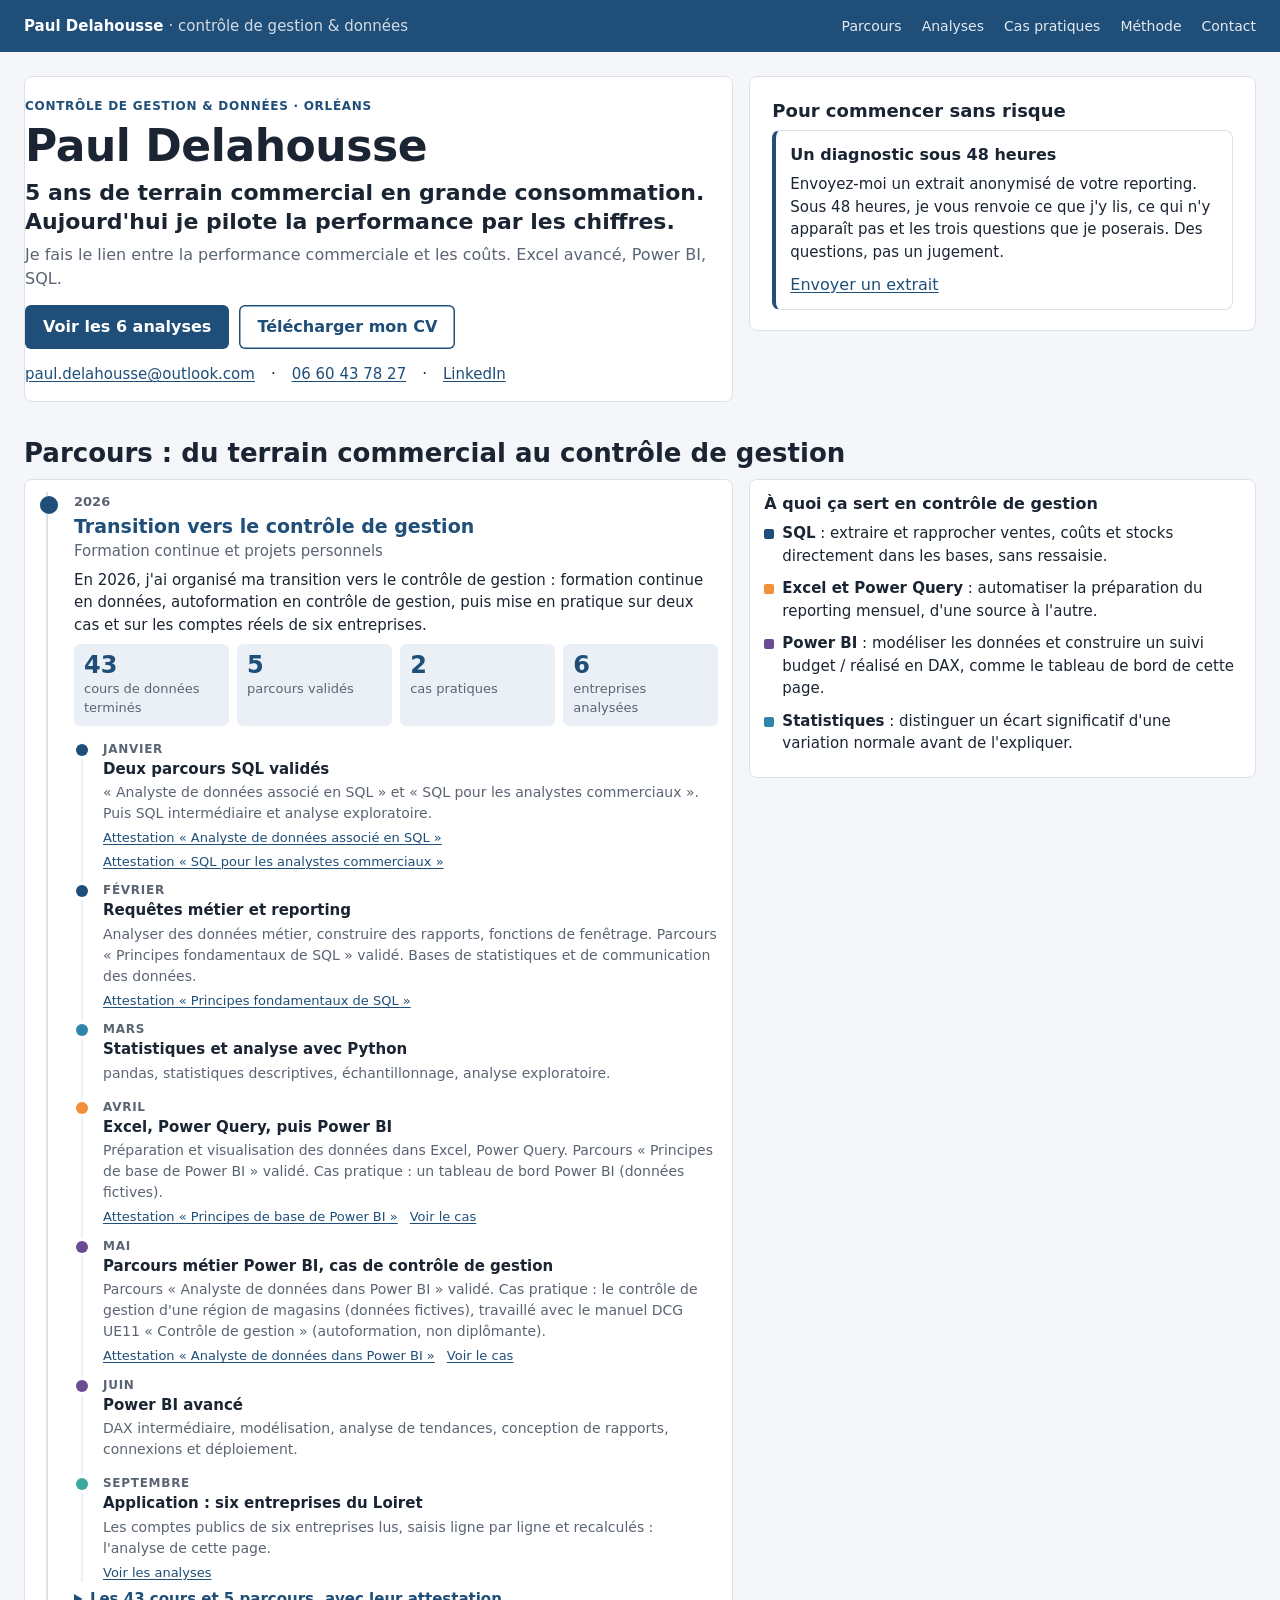
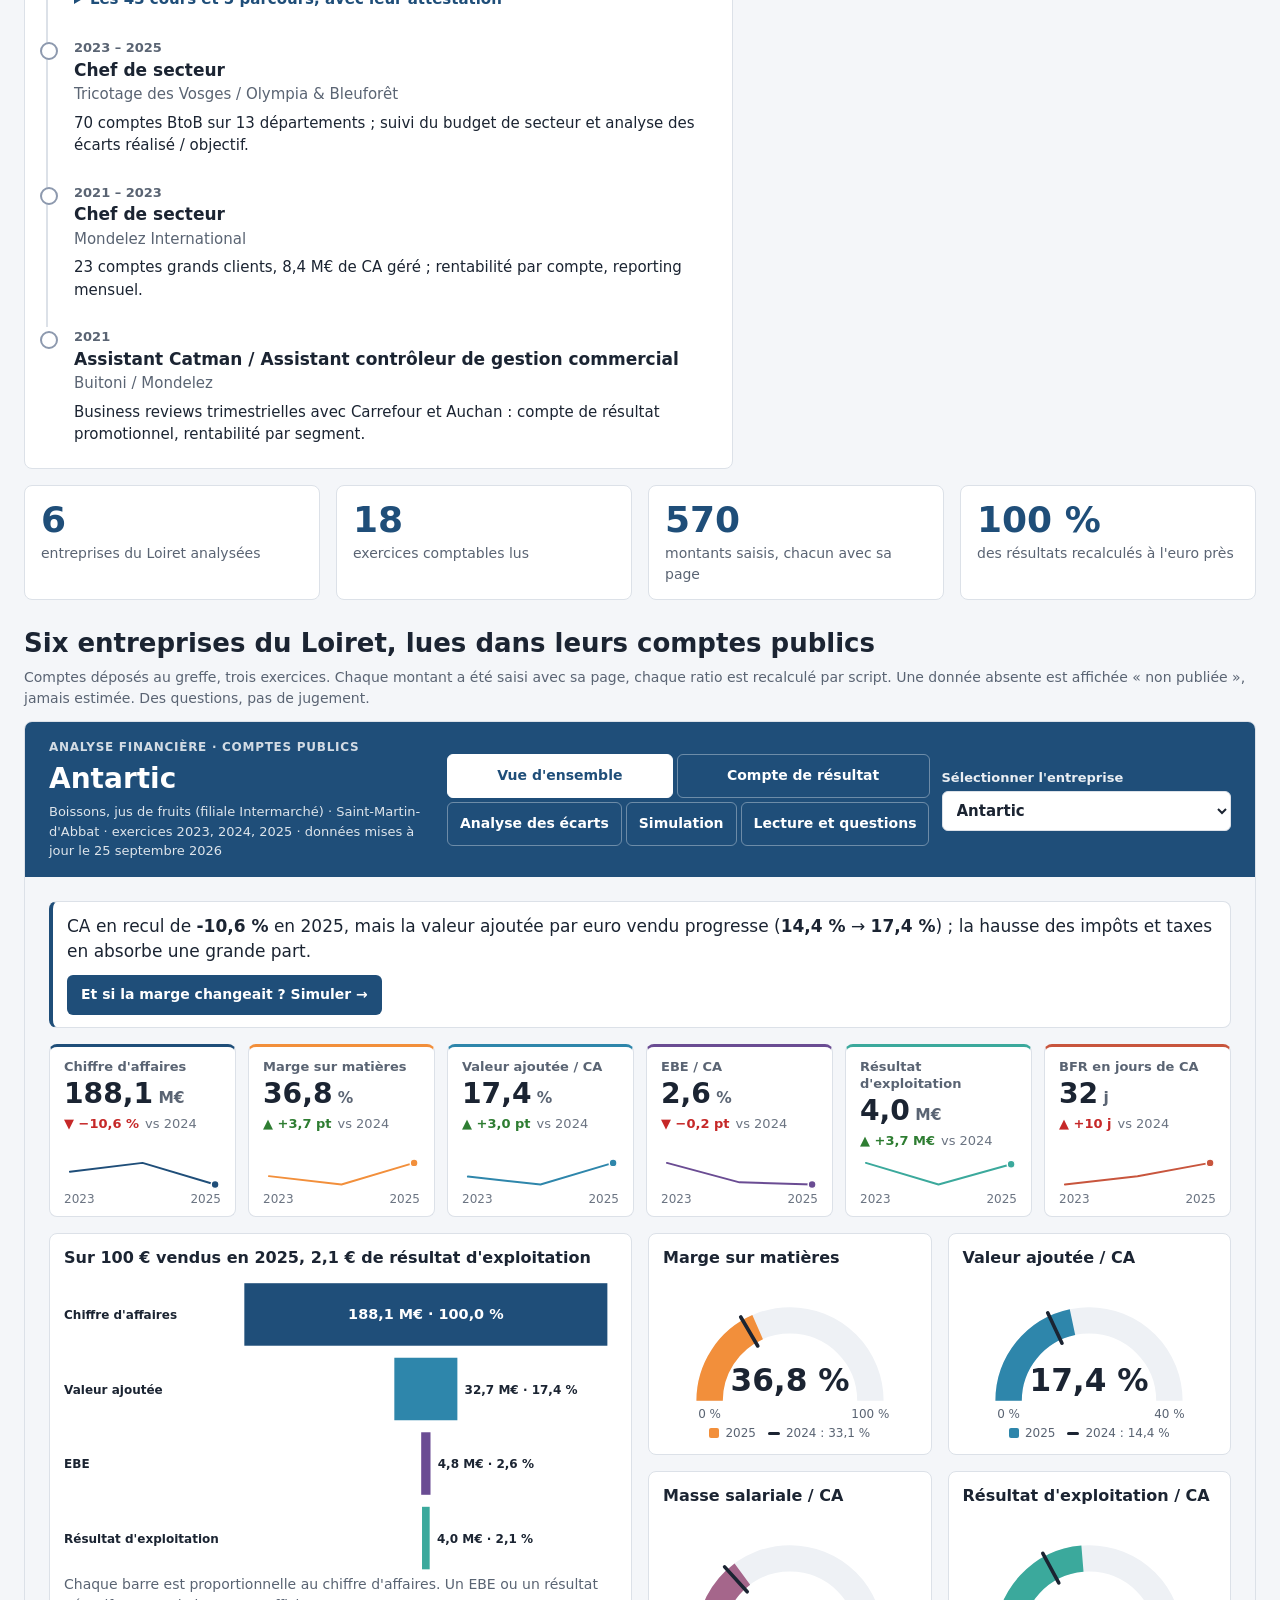
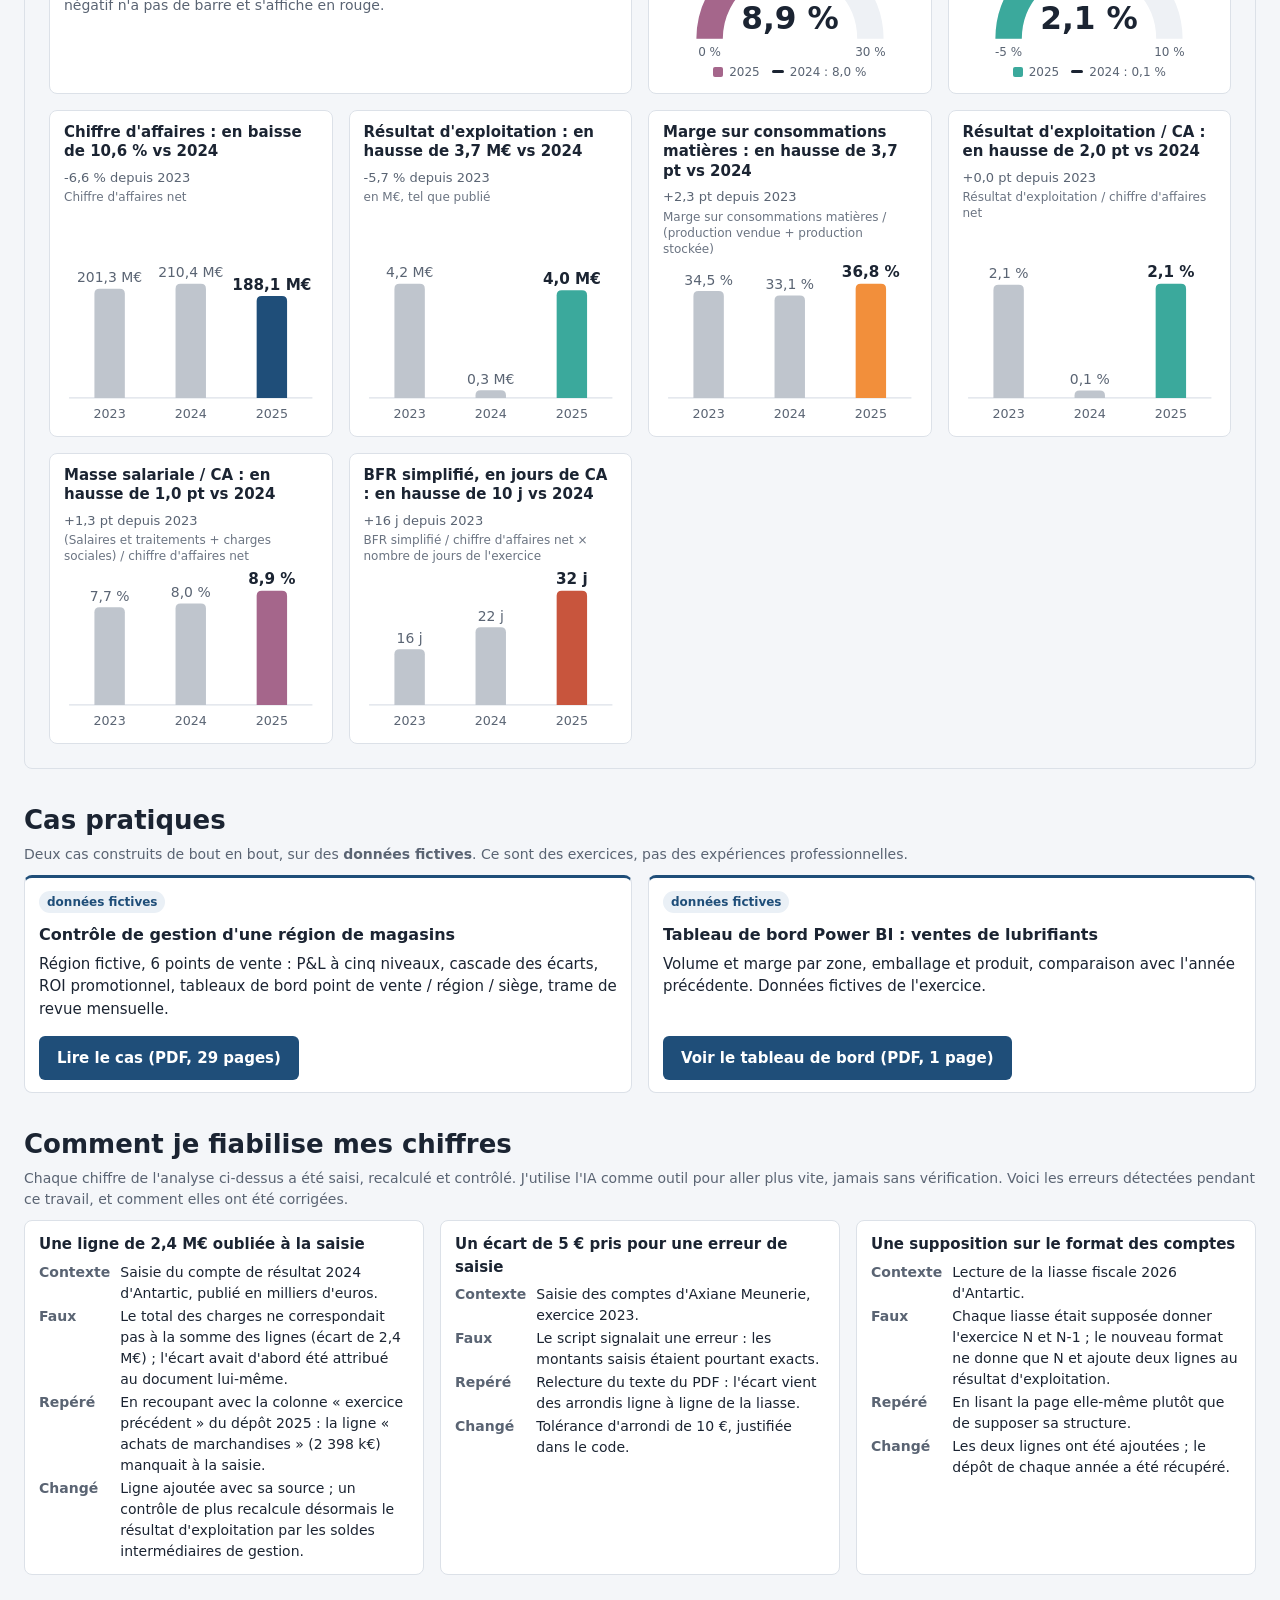
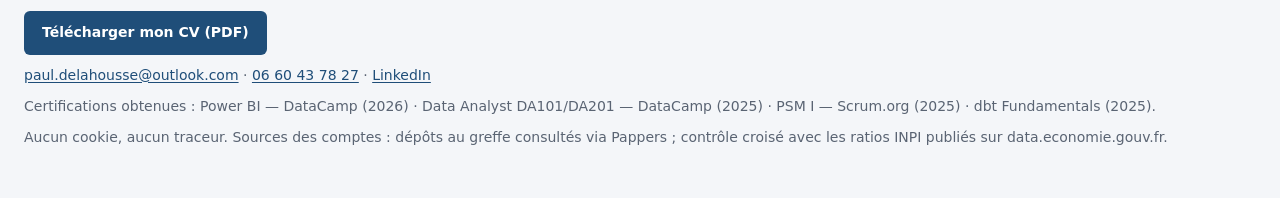
==== index.html @ 966418e2 "v20260928c : tout code candidature compté" ====
<!doctype html>
<html lang="fr">
<head>
<meta charset="utf-8">
<meta name="viewport" content="width=device-width, initial-scale=1">
<title>Paul Delahousse — contrôle de gestion</title>
<meta name="description" content="Contrôle de gestion et données : analyse des comptes publics de six entreprises du Loiret, chaque chiffre relié à sa source.">
<link rel="stylesheet" href="style.css?v=20260928c">
</head>
<body>
<nav class="barre-haut" aria-label="Navigation">
  <div class="wrap barre-contenu">
    <a class="marque" href="#">Paul Delahousse <span>· contrôle de gestion &amp; données</span></a>
    <span class="liens"><a href="#parcours">Parcours</a><a href="#analyse">Analyses</a><a href="#cas">Cas pratiques</a><a href="#ia">Méthode</a><a href="#contact">Contact</a></span>
  </div>
</nav>
<div class="wrap">

  <div class="hero">
    <!-- 1. Bandeau : le terrain commercial d'abord -->
    <header class="bandeau">
      <p class="surtitre">Contrôle de gestion &amp; données · Orléans</p>
      <h1 id="nom">Paul Delahousse</h1>
      <p class="accroche" id="accroche"></p>
      <p class="muted" id="sous-accroche"></p>
      <p class="actions">
        <a class="bouton" href="#analyse">Voir les 6 analyses</a>
        <a class="bouton secondaire" id="lien-cv-haut" href="#">Télécharger mon CV</a>
      </p>
      <p class="role" id="role" hidden></p>
      <p class="contact-ligne" id="contact-haut"></p>
      <p class="perso" id="perso" hidden></p>
    </header>

    <!-- 2. L'offre, visible sans défiler -->
    <section id="offre" aria-labelledby="t-offre">
      <h2 id="t-offre">Pour commencer sans risque</h2>
      <div class="offres" id="offres"></div>
    </section>
  </div>

  <!-- 1 bis. Parcours : 2026 (transition vers le contrôle de gestion), puis les postes -->
  <section id="parcours" aria-labelledby="t-parcours">
    <h2 id="t-parcours">Parcours : du terrain commercial au contrôle de gestion</h2>
    <div class="parcours-grille" id="parcours-contenu"></div>
  </section>

  <section class="chiffres" id="chiffres" aria-label="Le travail en chiffres"></section>

  <!-- 3. Analyse sur comptes publics -->
  <section id="analyse" aria-labelledby="t-analyse">
    <h2 id="t-analyse">Six entreprises du Loiret, lues dans leurs comptes publics</h2>
    <p class="muted small">Comptes déposés au greffe, trois exercices. Chaque montant a été saisi avec sa page, chaque ratio est recalculé par script. Une donnée absente est affichée « non publiée », jamais estimée. Des questions, pas de jugement.</p>
    <div class="choix" id="choix" role="group" aria-label="Choisir une entreprise"></div>
    <div id="fiche" aria-live="polite"></div>
  </section>

  <!-- 4. Cas pratiques : données fictives, accessibles directement -->
  <section id="cas" aria-labelledby="t-cas">
    <h2 id="t-cas">Cas pratiques</h2>
    <p class="muted small">Deux cas construits de bout en bout, sur des <b>données fictives</b>. Ce sont des exercices, pas des expériences professionnelles.</p>
    <div class="cas-grille">
      <article class="carte cas-carte">
        <p><span class="tag">données fictives</span></p>
        <h3>Contrôle de gestion d'une région de magasins</h3>
        <p class="small">Région fictive, 6 points de vente : P&amp;L à cinq niveaux, cascade des écarts, ROI promotionnel, tableaux de bord point de vente / région / siège, trame de revue mensuelle.</p>
        <p><a class="bouton" href="cas-controle-de-gestion-retail.pdf">Lire le cas (PDF, 29 pages)</a></p>
      </article>
      <article class="carte cas-carte">
        <p><span class="tag">données fictives</span></p>
        <h3>Tableau de bord Power BI : ventes de lubrifiants</h3>
        <p class="small">Volume et marge par zone, emballage et produit, comparaison avec l'année précédente. Données fictives de l'exercice.</p>
        <p><a class="bouton" href="cas-power-bi-lubrifiants.pdf">Voir le tableau de bord (PDF, 1 page)</a></p>
      </article>
    </div>
  </section>

  <!-- 5. Mission association : masquée tant qu'elle n'existe pas -->
  <section id="mission" aria-labelledby="t-mission" hidden>
    <h2 id="t-mission">Mission bénévole en contrôle de gestion</h2>
    <p id="mission-texte"></p>
    <p id="mission-attestation"></p>
  </section>

  <!-- 6. Méthode : comment je fiabilise mes chiffres (en fin de page) -->
  <section id="ia" aria-labelledby="t-ia">
    <h2 id="t-ia">Comment je fiabilise mes chiffres</h2>
    <p class="muted small">Chaque chiffre de l'analyse ci-dessus a été saisi, recalculé et contrôlé. J'utilise l'IA comme outil pour aller plus vite, jamais sans vérification. Voici les erreurs détectées pendant ce travail, et comment elles ont été corrigées.</p>
    <div class="journal" id="journal"></div>
  </section>

  <!-- 7. CV + contact -->
  <footer id="contact">
    <p><a class="bouton" id="lien-cv" href="#">Télécharger mon CV (PDF)</a></p>
    <p id="contact-bas"></p>
    <p class="small" id="certifs"></p>
    <p class="small">Aucun cookie, aucun traceur. Sources des comptes : dépôts au greffe consultés via Pappers ; contrôle croisé avec les ratios INPI publiés sur data.economie.gouv.fr.</p>
  </footer>
</div>
<div class="bulle" id="bulle" role="tooltip" hidden></div>
<script src="app.js?v=20260928c"></script>
</body>
</html>
---- style.css ----
/* Preuve publique — feuille unique, mobile d'abord, sans dépendance externe.
   Design system « Paul – Design System Analytique » (Guide_Design_System_PowerBI.html,
   PowerBI_Theme_Paul.json) transposé au web : navy #1F4E79, neutres, couleurs sémantiques
   réservées aux écarts, Segoe UI, conteneurs blancs bordés 1 px, rayon 8 px, sans ombre. */

:root {
  color-scheme: light;
  /* Interface */
  --navy: #1F4E79;          /* couleur principale : bandeaux, en-têtes de tableau, boutons */
  --ink: #1B2432;           /* texte principal */
  --muted: #5A6473;         /* texte secondaire, libellés, axes */
  --faint: #6B7482;         /* notes et sources (#8A93A0 du guide, assombri pour 4,5:1) */
  --line: #DCE1E8;          /* bordures */
  --grid: #EEF1F5;          /* quadrillage, séparateurs de lignes */
  --bg: #F4F6F9;            /* fond de page */
  --card: #FFFFFF;          /* fond des visuels */
  --alt: #F7F9FB;           /* lignes alternées */
  --total: #EAF0F6;         /* totaux, sous-totaux */
  --null: #BFC5CD;          /* séries non mises en valeur */
  --link: #1F4E79;          /* liens (le bleu #2E86AB n'atteint que 4,1:1 sur blanc) */
  --focus: #2E86AB;
  /* Données, dans l'ordre d'attribution du thème */
  --p1: #1F4E79; --p2: #2E86AB; --p3: #F28F3B; --p4: #6A4C93; --p5: #3BA99C;
  --p6: #C8553D; --p7: #8D99AE; --p8: #F2C14E; --p9: #5B7DB1; --p10: #A5668B;
  /* Sémantiques : uniquement pour bon / mauvais */
  --good: #2E7D32; --good-bg: #EAF5EC;
  --warn: #E0A800;
  --bad: #C62828; --bad-bg: #FBECEC;
  /* Indicateurs : une couleur par dimension, identique sur toutes les pages */
  --k1: var(--p1);  /* chiffre d'affaires */
  --k2: var(--p3);  /* marge */
  --k3: var(--p2);  /* valeur ajoutée */
  --k4: var(--p4);  /* EBE */
  --k5: var(--p5);  /* résultat d'exploitation */
  --k6: var(--p6);  /* BFR */
  --k7: var(--p10); /* masse salariale */
  /* Domaines de formation */
  --d-sql: var(--p1); --d-stats: var(--p2); --d-excel: var(--p3); --d-pbi: var(--p4); --d-cdg: var(--p5);
  /* Mise en page */
  --radius: 8px;
  --gutter: 16px;
  --font: "Segoe UI", system-ui, -apple-system, BlinkMacSystemFont, Roboto, "Helvetica Neue", Arial, sans-serif;
}
@media (prefers-color-scheme: dark) {
  :root:not([data-theme="light"]) {
    color-scheme: dark;
    --ink: #EEF1F5; --muted: #A9B2BF; --faint: #939DAB; --line: #2E3A4B; --grid: #263142;
    --bg: #0F141B; --card: #1B2432; --alt: #202A39; --total: #243247; --null: #4A5566;
    --link: #8FB3DE; --focus: #8FB3DE;
    --p1: #7FA6D6; --p2: #4FA3C7; --p4: #9B7FC4; --p6: #E07A62; --p10: #C689AD;
    --good: #7BCB80; --good-bg: #16301A; --bad: #FF8A80; --bad-bg: #3A1717;
  }
}
:root[data-theme="dark"] {
  color-scheme: dark;
  --ink: #EEF1F5; --muted: #A9B2BF; --faint: #939DAB; --line: #2E3A4B; --grid: #263142;
  --bg: #0F141B; --card: #1B2432; --alt: #202A39; --total: #243247; --null: #4A5566;
  --link: #8FB3DE; --focus: #8FB3DE;
  --p1: #7FA6D6; --p2: #4FA3C7; --p4: #9B7FC4; --p6: #E07A62; --p10: #C689AD;
  --good: #7BCB80; --good-bg: #16301A; --bad: #FF8A80; --bad-bg: #3A1717;
}

/* ---------- Base ---------- */
* { box-sizing: border-box; }
html { -webkit-text-size-adjust: 100%; scroll-padding-top: 64px; }
body { margin: 0; background: var(--bg); color: var(--ink); font: 16px/1.5 var(--font); }
a { color: var(--link); text-underline-offset: 2px; }
a:focus-visible, button:focus-visible, select:focus-visible, input:focus-visible, summary:focus-visible, [tabindex]:focus-visible { outline: 2px solid var(--focus); outline-offset: 2px; }
.wrap { max-width: 1280px; margin: 0 auto; padding: 0 var(--gutter); }
@media (min-width: 900px) { .wrap { padding: 0 24px; } }
section { padding: 24px 0 8px; }
h1 { font-size: clamp(2rem, 4vw, 2.75rem); line-height: 1.15; margin: 0 0 6px; font-weight: 600; letter-spacing: -0.01em; }
h2 { font-size: 1.625rem; font-weight: 600; margin: 0 0 6px; }            /* titre de page : 20 pt */
h3 { font-size: 1rem; font-weight: 600; margin: 0 0 8px; }                /* titre de visuel : 12 pt */
p { margin: 0 0 10px; }
.muted { color: var(--muted); }
.small { font-size: 0.875rem; }
strong, b { font-weight: 600; }
.tag { display: inline-block; font-size: 0.75rem; font-weight: 600; padding: 2px 8px; border-radius: 999px; background: var(--total); color: var(--link); }
[hidden], .dash-page[hidden], .bulle[hidden] { display: none !important; }

/* Conteneurs : fond blanc, bordure 1 px, rayon 8 px, marge intérieure 12 px, pas d'ombre */
.tuile, .bloc-analyse, .graphe, .carte, .entree, .hero > header, .hero > section {
  background: var(--card); border: 1px solid var(--line); border-radius: var(--radius); padding: 12px 14px;
}
.bloc-analyse > h3, .tuile > h3, .graphe > h4 { font-size: 1rem; font-weight: 600; color: var(--ink); margin: 0 0 6px; text-align: left; }
.bloc-analyse > p.muted.small { margin-bottom: 8px; }

/* ---------- Barre du haut ---------- */
.barre-haut { background: var(--navy); color: #fff; position: sticky; top: 0; z-index: 10; }
.barre-contenu { display: flex; align-items: center; justify-content: space-between; min-height: 52px; gap: 12px; }
.marque { color: #fff; text-decoration: none; font-weight: 600; font-size: 0.9375rem; }
.marque span { font-weight: 400; opacity: .8; }
.liens { display: none; gap: 20px; }
.liens a { color: #fff; opacity: .88; text-decoration: none; font-size: 0.875rem; }
.liens a:hover { opacity: 1; text-decoration: underline; }
.barre-haut a:focus-visible { outline-color: #fff; }
@media (min-width: 760px) { .liens { display: flex; } }
@media (max-width: 480px) { .marque span { display: none; } }

/* ---------- En-tête : identité + offre ---------- */
.hero { display: grid; gap: 16px; padding: 24px 0 8px; }
@media (min-width: 900px) { .hero { grid-template-columns: 7fr 5fr; } }
.hero > header, .hero > section { padding: 20px 22px; }
.hero > section { align-self: start; }
.surtitre { text-transform: uppercase; letter-spacing: .06em; font-size: 0.75rem; font-weight: 600; color: var(--link); margin: 0 0 6px; }
.accroche { font-size: clamp(1.125rem, 1.8vw, 1.375rem); font-weight: 600; line-height: 1.35; margin: 6px 0; }
.role { font-weight: 600; color: var(--muted); }
.actions { display: flex; flex-wrap: wrap; gap: 10px; margin: 14px 0; }
.bouton { display: inline-flex; align-items: center; min-height: 44px; padding: 10px 18px; border-radius: 6px; border: 0;
  background: #1F4E79; color: #fff; font: inherit; font-weight: 600; text-decoration: none; cursor: pointer; }
.bouton:hover { background: #173d60; }
.bouton.secondaire { background: transparent; color: var(--link); box-shadow: inset 0 0 0 1.5px var(--link); }
.bouton.secondaire:hover { background: var(--total); }
.parcours { list-style: none; padding: 0; margin: 8px 0; display: grid; gap: 2px; }
.parcours li { font-size: 0.875rem; color: var(--muted); }
.parcours b { color: var(--ink); }
.contact-ligne { display: flex; flex-wrap: wrap; gap: 8px 16px; font-size: 0.9375rem; margin: 0; }
.perso { margin-top: 14px; padding: 10px 12px; background: var(--total); border-radius: var(--radius); }
#offre h2 { font-size: 1.125rem; }
.offres { display: grid; gap: 12px; }
#offre .carte { border-left: 4px solid var(--p1); }
.carte h3 { margin: 0 0 6px; }
.carte p { font-size: 0.9375rem; }

/* ---------- Cartes KPI (callouts) ---------- */
.chiffres { display: grid; grid-template-columns: repeat(2, 1fr); gap: 16px; }
@media (min-width: 900px) { .chiffres { grid-template-columns: repeat(4, 1fr); } }
.chiffres { margin: 8px 0 0; padding: 0; }
.chiffre { background: var(--card); border: 1px solid var(--line); border-radius: var(--radius); padding: 14px 16px; }
.chiffre-n { font-size: clamp(1.75rem, 3vw, 2.25rem); font-weight: 600; color: var(--p1); font-variant-numeric: tabular-nums; line-height: 1.1; }
.chiffre-l { display: block; margin-top: 4px; font-size: 0.875rem; color: var(--muted); }

.kpis { display: grid; grid-template-columns: repeat(2, minmax(0, 1fr)); gap: 12px; }
@media (min-width: 700px) { .kpis { grid-template-columns: repeat(3, minmax(0, 1fr)); } }
@media (min-width: 1100px) { .kpis { grid-template-columns: repeat(6, minmax(0, 1fr)); } }
.kpi { display: flex; flex-direction: column; padding: 12px 14px 8px; border-top: 3px solid var(--kc, var(--k1)); }
.k1 { --kc: var(--k1); } .k2 { --kc: var(--k2); } .k3 { --kc: var(--k3); } .k4 { --kc: var(--k4); }
.k5 { --kc: var(--k5); } .k6 { --kc: var(--k6); } .k7 { --kc: var(--k7); }
.kpi-titre { font-size: 0.8125rem; font-weight: 600; color: var(--muted); margin: 0 0 2px; line-height: 1.3; }
.kpi-valeur { font-size: clamp(1.625rem, 2.2vw, 2rem); font-weight: 600; margin: 0; line-height: 1.15; white-space: nowrap; font-variant-numeric: tabular-nums; }
.kpi-unite { font-size: 0.55em; font-weight: 600; color: var(--muted); }
.kpi-aide { font-size: 0.75rem; color: var(--faint); margin: 0; line-height: 1.3; }
.kpi-delta { display: flex; flex-wrap: wrap; align-items: baseline; gap: 2px 6px; margin: 4px 0 0; font-size: 0.8125rem; }
.kpi-pill { font-weight: 600; white-space: nowrap; font-variant-numeric: tabular-nums; }
.kpi-pill.bon { color: var(--good); }
.kpi-pill.mauvais { color: var(--bad); }
.kpi-pill.neutre { color: var(--muted); }
.kpi-vs { color: var(--faint); white-space: nowrap; }
.spark { display: block; width: 100%; height: auto; margin-top: auto; padding-top: 6px; overflow: visible; }
.spark-aire { display: none; }
.spark-ligne { fill: none; stroke: var(--kc, var(--k1)); stroke-width: 2; stroke-linejoin: round; stroke-linecap: round; }
.spark-point { display: none; }
.spark-point.dernier { display: inline; fill: var(--kc, var(--k1)); stroke: var(--card); stroke-width: 1.5; }
.kpi-ans { display: flex; justify-content: space-between; margin: 0; font-size: 0.75rem; color: var(--faint); }

/* ---------- Tableau de bord ---------- */
#analyse > h2, #ia > h2, #cas > h2, #formations > h2 { margin-bottom: 4px; }
.dash { background: var(--bg); border: 1px solid var(--line); border-radius: var(--radius); overflow: hidden; margin-top: 12px; }
.dash-tete { display: grid; gap: 12px; align-items: center; background: #1F4E79; color: #fff; padding: 14px 16px; }
@media (min-width: 1000px) { .dash-tete { grid-template-columns: minmax(0, 4fr) minmax(0, 5fr) minmax(0, 3fr); padding: 16px 24px; } }
.dash-surtitre { margin: 0; text-transform: uppercase; letter-spacing: .06em; font-size: 0.75rem; font-weight: 600; color: rgba(255,255,255,.8); }
.dash-titre h3 { margin: 2px 0; font-size: clamp(1.375rem, 2.2vw, 1.75rem); font-weight: 600; color: #fff; }
.dash-sous { margin: 0; font-size: 0.8125rem; color: rgba(255,255,255,.85); }
.dash-onglets { display: flex; flex-wrap: wrap; gap: 4px; }
.dash-onglets button { flex: 1 1 auto; min-height: 44px; border: 1px solid rgba(255,255,255,.35); border-radius: 6px; padding: 8px 12px;
  font: inherit; font-size: 0.875rem; font-weight: 600; cursor: pointer; background: transparent; color: #fff; }
.dash-onglets button:hover { background: rgba(255,255,255,.12); }
.dash-onglets button[aria-selected="true"] { background: #fff; color: #1F4E79; border-color: #fff; }
.dash-onglets button:focus-visible, .dash-segment select:focus-visible { outline: 2px solid #fff; outline-offset: 2px; }
.dash-segment { display: grid; gap: 4px; font-size: 0.8125rem; font-weight: 600; color: rgba(255,255,255,.9); }
.dash-segment select { font: inherit; font-size: 0.9375rem; min-height: 40px; padding: 6px 10px; border-radius: 6px; border: 1px solid #DCE1E8; background: #fff; color: #1B2432; }
.dash-page { padding: 16px 12px; }
@media (min-width: 1000px) { .dash-page { padding: 24px; } }

/* Grille : gouttières 16 px, lecture en Z (résumé → détail) */
.rapport { display: grid; grid-template-columns: repeat(12, minmax(0, 1fr)); gap: 16px; }
.rapport > * { grid-column: span 12; margin: 0; }
@media (min-width: 1000px) {
  .rapport > .t4 { grid-column: span 4; } .rapport > .t5 { grid-column: span 5; } .rapport > .t6 { grid-column: span 6; }
  .rapport > .t7 { grid-column: span 7; } .rapport > .t8 { grid-column: span 8; }
}
.synthese { font-size: 1.0625rem; font-weight: 500; border-left: 4px solid var(--p1); }
.synthese p { margin: 0 0 10px; }
.bouton-sim { font: inherit; font-size: 0.875rem; font-weight: 600; cursor: pointer; min-height: 40px; padding: 8px 14px; border: 0; border-radius: 6px; background: #1F4E79; color: #fff; }
.bouton-sim:hover { background: #173d60; }

/* ---------- Visuels ---------- */
.graphes { display: grid; gap: 16px; grid-template-columns: repeat(2, minmax(0, 1fr)); }
@media (min-width: 900px) { .graphes { grid-template-columns: repeat(4, minmax(0, 1fr)); } }
.graphe { position: relative; display: flex; flex-direction: column; }
.graphe > h4 { font-size: 0.9375rem; line-height: 1.3; }
.graphe .tendance { margin: 0 0 2px; font-size: 0.8125rem; color: var(--muted); }
.graphe .formule { font-size: 0.75rem; color: var(--faint); margin: 0 0 4px; line-height: 1.35; }
.graphe svg { display: block; width: 100%; height: auto; overflow: visible; margin-top: auto; }
.graphe-large svg { display: block; width: 100%; height: auto; overflow: visible; }
svg text { font-family: var(--font); }
svg .axe { stroke: var(--line); stroke-width: 1; }
svg .an, svg .lib, svg .jauge-borne { font-size: 10px; fill: var(--muted); }
svg .lib.fort { fill: var(--ink); font-weight: 600; }
svg .val { font-size: 11px; fill: var(--muted); }
svg .val.fort { font-size: 12px; font-weight: 600; fill: var(--ink); }
svg .val-s { font-size: 10px; fill: var(--ink); font-variant-numeric: tabular-nums; }
svg .val-s.fort { font-weight: 600; }
svg .val-inv { font-size: 12px; font-weight: 600; fill: #fff; font-variant-numeric: tabular-nums; }
svg .np { font-size: 11px; fill: var(--faint); font-style: italic; }
svg .cible { fill: transparent; cursor: pointer; }
/* Colonnes : l'exercice le plus récent dans la couleur de l'indicateur, les précédents en gris */
svg .barre { fill: var(--kc, var(--k1)); }
svg .barre.passe { fill: var(--null); }
svg .barre.neg { fill: var(--bad); }
svg .barre.neg.passe { fill: var(--null); }
/* Cascades : vert = favorable au résultat, rouge = défavorable, gris-bleu / navy = totaux */
svg .pont.hausse { fill: var(--good); } svg .pont.baisse { fill: var(--bad); }
svg .pont.tot { fill: var(--p7); } svg .pont.sim { fill: var(--p1); } svg .pont.nul { fill: var(--line); }
/* Structure pour 100 € : N en navy, N-1 en gris */
svg .barre-s.c1, .pastille.c1 { fill: var(--p1); background: var(--p1); }
svg .barre-s.c3, .pastille.c3 { fill: var(--null); background: var(--null); }
/* Entonnoir : couleur de chaque indicateur */
svg .entonnoir.e1 { fill: var(--k1); } svg .entonnoir.e2 { fill: var(--k3); }
svg .entonnoir.e3 { fill: var(--k4); } svg .entonnoir.e4 { fill: var(--k5); }
svg .entonnoir.neg { fill: var(--bad); }
/* Jauges */
.jauges { display: grid; grid-template-columns: repeat(2, minmax(0, 1fr)); gap: 16px; }
.jauge-zone svg { display: block; width: 100%; max-width: 240px; margin: 0 auto; height: auto; }
.jauge-fond { stroke: var(--grid); }
.jauge-val { stroke: var(--kc, var(--k1)); }
.jauge-repere { stroke: var(--ink); stroke-width: 3; stroke-linecap: round; }
.jauge-chiffre { font-size: 26px; font-weight: 600; fill: var(--ink); font-variant-numeric: tabular-nums; }
.jauge-leg { display: flex; justify-content: center; gap: 12px; margin: 2px 0 0; font-size: 0.75rem; }
/* Légendes */
.legende { display: flex; flex-wrap: wrap; gap: 6px 14px; margin: 2px 0 6px; font-size: 0.8125rem; }
.cle { display: inline-flex; align-items: center; gap: 6px; color: var(--muted); }
.pastille { display: inline-block; width: 10px; height: 10px; border-radius: 2px; background: var(--kc, var(--k1)); }
.pastille.repere { width: 12px; height: 3px; background: var(--ink); }
.bulle { position: absolute; z-index: 20; pointer-events: none; max-width: 260px; background: var(--ink); color: var(--card);
  font-size: 0.75rem; line-height: 1.4; padding: 8px 10px; border-radius: 6px; }
.controle { margin: 8px 0 0; color: var(--muted); }

/* ---------- Tableaux et matrices ---------- */
.table-scroll { overflow-x: auto; -webkit-overflow-scrolling: touch; }
table { border-collapse: collapse; width: 100%; font-size: 0.8125rem; font-variant-numeric: tabular-nums; }
th, td { text-align: right; padding: 6px 10px; border-bottom: 1px solid var(--grid); white-space: nowrap; }
th:first-child, td:first-child { text-align: left; white-space: normal; }
thead th { background: #1F4E79; color: #fff; font-weight: 600; border-bottom: 0; }
tbody tr:nth-child(even) td { background: var(--alt); }
td.np { color: var(--faint); font-style: italic; }
table.sig td:first-child { min-width: 10rem; }
table.sig tr.solde td { background: var(--total); font-weight: 600; }
table.sig tr.dont td { color: var(--muted); font-size: 0.75rem; }
table.sig tr.dont td:first-child { padding-left: 20px; }
table.sig .pct { color: var(--faint); font-size: 0.75rem; }
@media (max-width: 600px) { th, td { padding: 5px 6px; } table.sig td:first-child .muted { font-size: 0.6875rem; } }
details.tuile summary { cursor: pointer; font-weight: 600; min-height: 32px; }
details.tuile[open] summary { margin-bottom: 8px; }
details.tuile h3 { margin-top: 12px; }
.sources li { font-size: 0.8125rem; margin-bottom: 4px; }

/* ---------- Page « Analyse des écarts » ---------- */
.choix { display: flex; flex-wrap: wrap; gap: 8px; margin: 4px 0 10px; }
.choix button { font: inherit; font-size: 0.8125rem; min-height: 36px; padding: 4px 12px; border-radius: 999px; cursor: pointer;
  border: 1px solid var(--line); background: var(--card); color: var(--ink); }
.choix button[aria-pressed="true"] { background: #1F4E79; color: #fff; border-color: #1F4E79; }
ol.etapes { margin: 6px 0 0; padding-left: 20px; font-size: 0.9375rem; }
ol.etapes li { margin-bottom: 6px; }

/* ---------- Lecture et questions ---------- */
.lecture { display: grid; gap: 16px; }
@media (min-width: 720px) { .lecture { grid-template-columns: 1fr 1fr; } }
.lecture ul, .questions { margin: 0; padding-left: 20px; }
.lecture li, .questions li { margin-bottom: 6px; }
.questions-bloc { border-left: 4px solid var(--p1); }

/* ---------- Simulation ---------- */
.sim-scenarios { display: flex; flex-wrap: wrap; gap: 6px; margin: 4px 0 12px; }
.sim-scenarios button { font: inherit; font-size: 0.8125rem; font-weight: 600; min-height: 36px; padding: 4px 12px; border-radius: 999px; cursor: pointer;
  border: 1px solid var(--line); background: var(--card); color: var(--ink); }
.sim-scenarios button:hover { border-color: var(--link); background: var(--total); }
.sim-levier { padding: 8px 0; border-top: 1px solid var(--grid); }
.sim-levier label { display: flex; justify-content: space-between; align-items: baseline; font-weight: 600; font-size: 0.9375rem; }
.sim-val { font-variant-numeric: tabular-nums; font-weight: 600; color: var(--muted); min-width: 4.5em; text-align: right; }
.sim-val.actif { color: var(--link); }
.sim-levier input[type="range"] { width: 100%; margin: 8px 0 0; accent-color: var(--p1); min-height: 28px; }
.sim-bornes { display: flex; justify-content: space-between; margin: 0; font-size: 0.75rem; color: var(--faint); }
.sim-aide { margin: 2px 0 0; font-size: 0.75rem; }
.sim-leviers .bouton { margin-top: 10px; }
.sim-cartes { display: grid; gap: 12px; grid-template-columns: repeat(2, minmax(0, 1fr)); margin-bottom: 12px; }
@media (min-width: 700px) { .sim-cartes { grid-template-columns: repeat(3, minmax(0, 1fr)); } }
.sim-carte { background: var(--card); border: 1px solid var(--line); border-top: 3px solid var(--kc, var(--k1)); border-radius: var(--radius); padding: 10px 12px; }
.sim-carte .kpi-titre { margin: 0; }
.sim-simule { font-size: 1.5rem; font-weight: 600; margin: 2px 0; font-variant-numeric: tabular-nums; white-space: nowrap; }
.sim-reel { font-size: 0.8125rem; color: var(--muted); margin: 0; }
.sim-phrase { background: var(--total); border-left: 4px solid var(--p1); padding: 8px 12px; border-radius: 4px; font-size: 0.9375rem; }
.sim-sous { font-size: 0.9375rem; font-weight: 600; margin: 12px 0 4px; }
.sim-hyp ul { margin: 0; padding-left: 18px; font-size: 0.875rem; }
.sim-hyp li { margin-bottom: 6px; }
.sim-seuil { margin: 8px 0 0; padding: 8px 10px; background: var(--alt); border: 1px solid var(--grid); border-radius: 6px; }

/* ---------- Parcours : 2026 puis les postes ---------- */
.parcours-grille { display: grid; gap: 16px; }
@media (min-width: 1000px) { .parcours-grille { grid-template-columns: minmax(0, 7fr) minmax(0, 5fr); align-items: start; } }
.chrono { list-style: none; margin: 0; padding: 0; }
.chrono-item { position: relative; padding: 0 0 18px 26px; border-left: 2px solid var(--line); margin-left: 7px; }
.chrono-item:last-child { padding-bottom: 2px; border-left-color: transparent; }
.chrono-item::before { content: ""; position: absolute; left: -8px; top: 4px; width: 14px; height: 14px; border-radius: 50%;
  background: var(--card); border: 2px solid var(--p7); }
.chrono-item.actuel::before { background: var(--p1); border-color: var(--p1); }
.chrono-periode { margin: 0; font-size: 0.8125rem; font-weight: 600; color: var(--muted); font-variant-numeric: tabular-nums; }
.chrono-item h3 { margin: 0; font-size: 1.0625rem; }
.chrono-sous { margin: 0 0 6px; font-size: 0.9375rem; color: var(--muted); }
.chrono-item > p:not(.chrono-periode):not(.chrono-sous) { font-size: 0.9375rem; margin-bottom: 8px; }
.chrono-item.actuel h3 { color: var(--link); font-size: 1.1875rem; }
.chrono-chiffres { list-style: none; margin: 4px 0 14px; padding: 0; display: grid; gap: 8px; grid-template-columns: repeat(2, minmax(0, 1fr)); }
@media (min-width: 600px) { .chrono-chiffres { grid-template-columns: repeat(4, minmax(0, 1fr)); } }
.chrono-chiffres li { background: var(--total); border-radius: 6px; padding: 8px 10px; }
.chrono-n { display: block; font-size: 1.5rem; font-weight: 600; line-height: 1.1; color: var(--link); font-variant-numeric: tabular-nums; }
.chrono-l { display: block; font-size: 0.8125rem; color: var(--muted); }
.chrono-detail { margin: 6px 0 0; }
.chrono-detail summary { cursor: pointer; font-weight: 600; font-size: 0.9375rem; min-height: 32px; color: var(--link); }
.frise { list-style: none; margin: 0 0 4px; padding: 0 0 0 2px; }
.frise li { position: relative; padding: 0 0 10px 20px; border-left: 2px solid var(--grid); margin-left: 5px; }
.frise li:last-child { padding-bottom: 0; }
.frise li::before { content: ""; position: absolute; left: -7px; top: 4px; width: 12px; height: 12px; border-radius: 50%; background: var(--dc); box-shadow: 0 0 0 3px var(--card); }
.frise li.d-sql, .f-usages li.d-sql { --dc: var(--d-sql); } .frise li.d-stats, .f-usages li.d-stats { --dc: var(--d-stats); }
.frise li.d-excel, .f-usages li.d-excel { --dc: var(--d-excel); } .frise li.d-pbi, .f-usages li.d-pbi { --dc: var(--d-pbi); }
.frise li.d-cdg { --dc: var(--d-cdg); }
.frise-mois { margin: 0; font-size: 0.75rem; font-weight: 600; text-transform: uppercase; letter-spacing: .06em; color: var(--muted); }
.frise-titre { margin: 0; font-weight: 600; font-size: 0.9375rem; }
.frise-texte { margin: 2px 0 4px; font-size: 0.875rem; color: var(--muted); }
.frise-liens { display: flex; flex-wrap: wrap; gap: 4px 12px; margin: 0; font-size: 0.8125rem; }
.f-usages ul { list-style: none; margin: 0; padding: 0; }
.f-usages li { position: relative; padding: 0 0 10px 18px; font-size: 0.9375rem; }
.f-usages li::before { content: ""; position: absolute; left: 0; top: 7px; width: 10px; height: 10px; border-radius: 2px; background: var(--dc); }
.f-table td:nth-child(2), .f-table td:nth-child(3), .f-table th:nth-child(2), .f-table th:nth-child(3) { text-align: left; white-space: normal; }
.f-table tr.fort td { font-weight: 600; background: var(--total); }

/* ---------- Cas pratiques ---------- */
.cas-grille { display: grid; gap: 16px; }
@media (min-width: 760px) { .cas-grille { grid-template-columns: 1fr 1fr; } }
.cas-carte { display: flex; flex-direction: column; border-top: 3px solid var(--p1); }
.cas-carte p:last-child { margin: auto 0 0; padding-top: 6px; }

/* ---------- Méthode, pied de page ---------- */
.journal { display: grid; gap: 16px; grid-template-columns: repeat(auto-fit, minmax(300px, 1fr)); }
.entree h3 { font-size: 0.9375rem; margin: 0 0 6px; }
.entree dl { margin: 0; display: grid; grid-template-columns: auto 1fr; gap: 2px 10px; font-size: 0.875rem; }
.entree dt { color: var(--muted); font-weight: 600; }
.entree dd { margin: 0; }
header.bandeau { padding: 20px 0 16px; }
footer { padding: 28px 0 40px; font-size: 0.875rem; color: var(--muted); }

@media (forced-colors: active) { svg .barre, svg .barre-s, svg .pont, svg .seg, svg .entonnoir { fill: CanvasText; } }
@media (prefers-reduced-motion: reduce) { * { transition: none !important; scroll-behavior: auto !important; } }
/* Mode sombre : les barres sont éclaircies, leurs étiquettes passent en foncé */
@media (prefers-color-scheme: dark) { :root:not([data-theme="light"]) svg .seg-n, :root:not([data-theme="light"]) svg .val-inv { fill: #0F141B; } }
:root[data-theme="dark"] svg .seg-n, :root[data-theme="dark"] svg .val-inv { fill: #0F141B; }
@media (min-width: 1000px) { .parcours-grille > .f-usages { position: sticky; top: 68px; } }
.sim-seuil p { margin: 0 0 6px; } .sim-seuil p:last-child { margin: 0; }
.sim-question { padding-top: 6px; border-top: 1px solid var(--grid); }
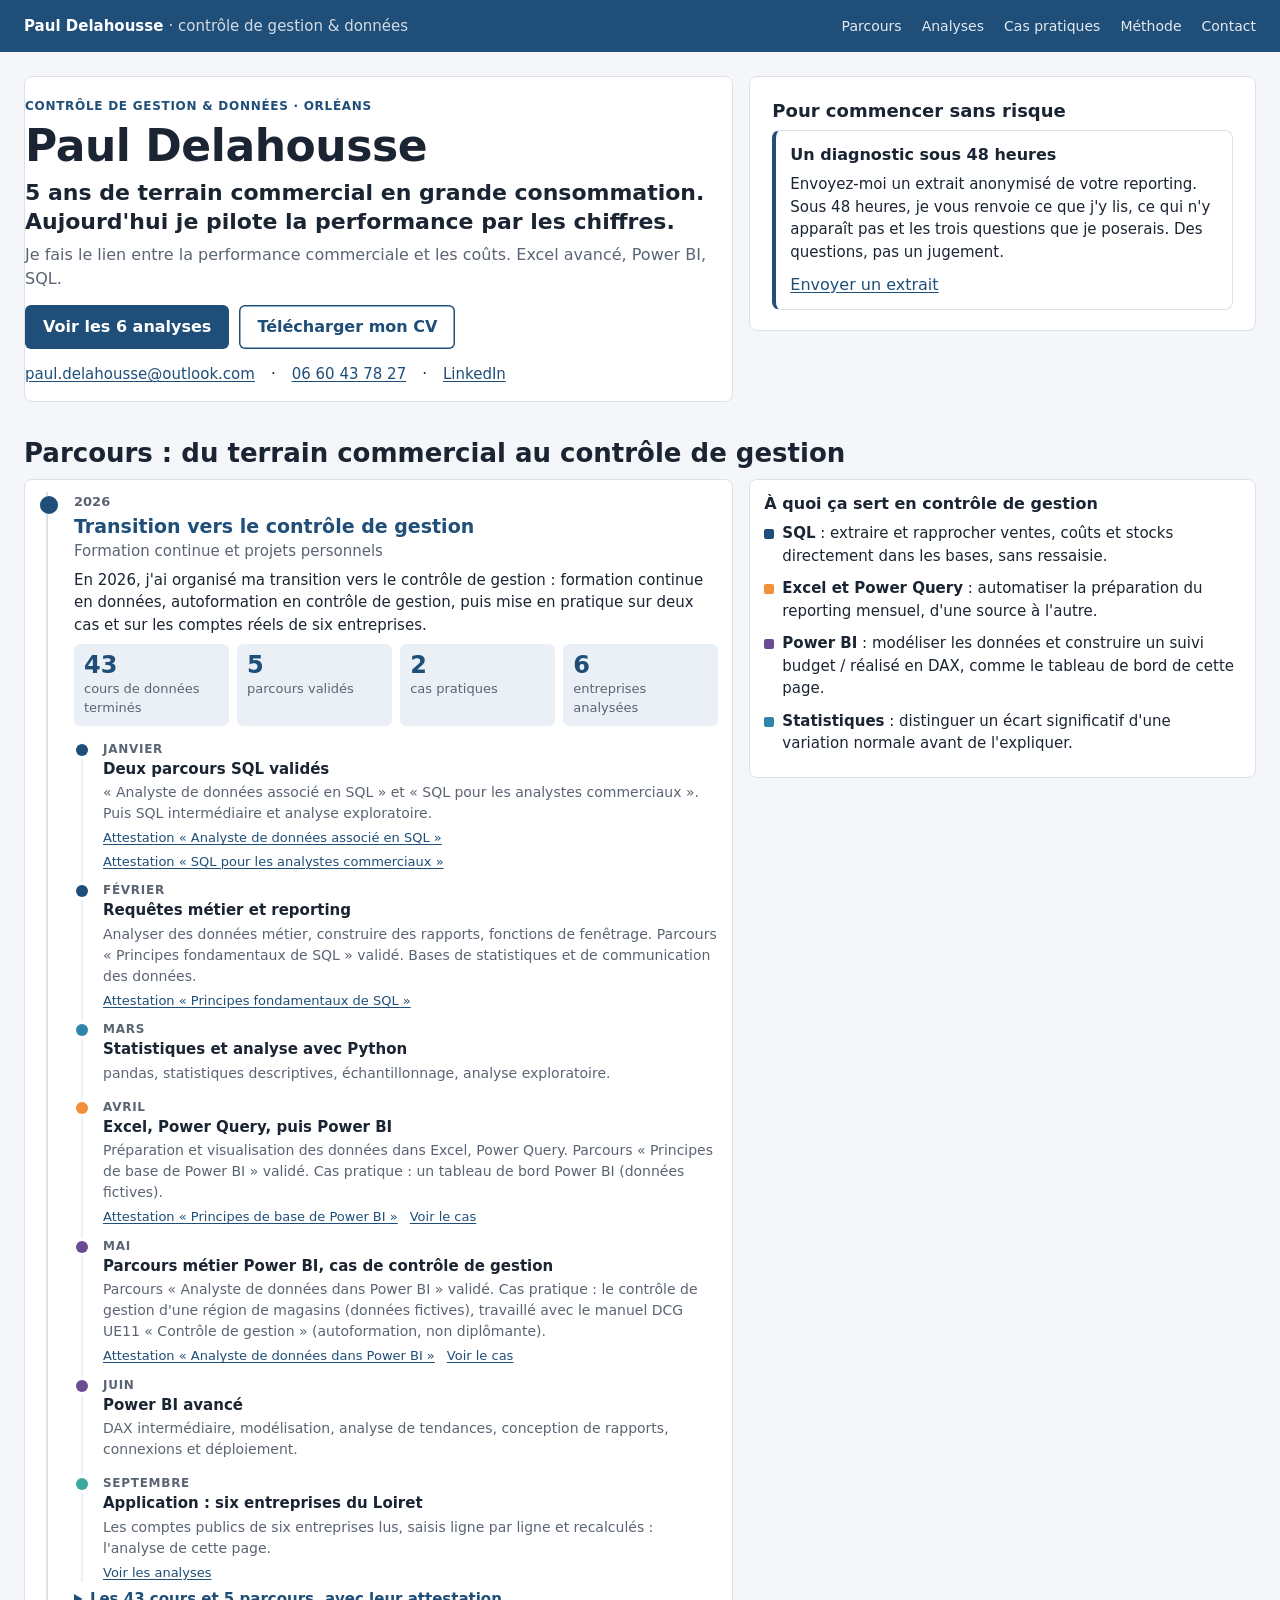
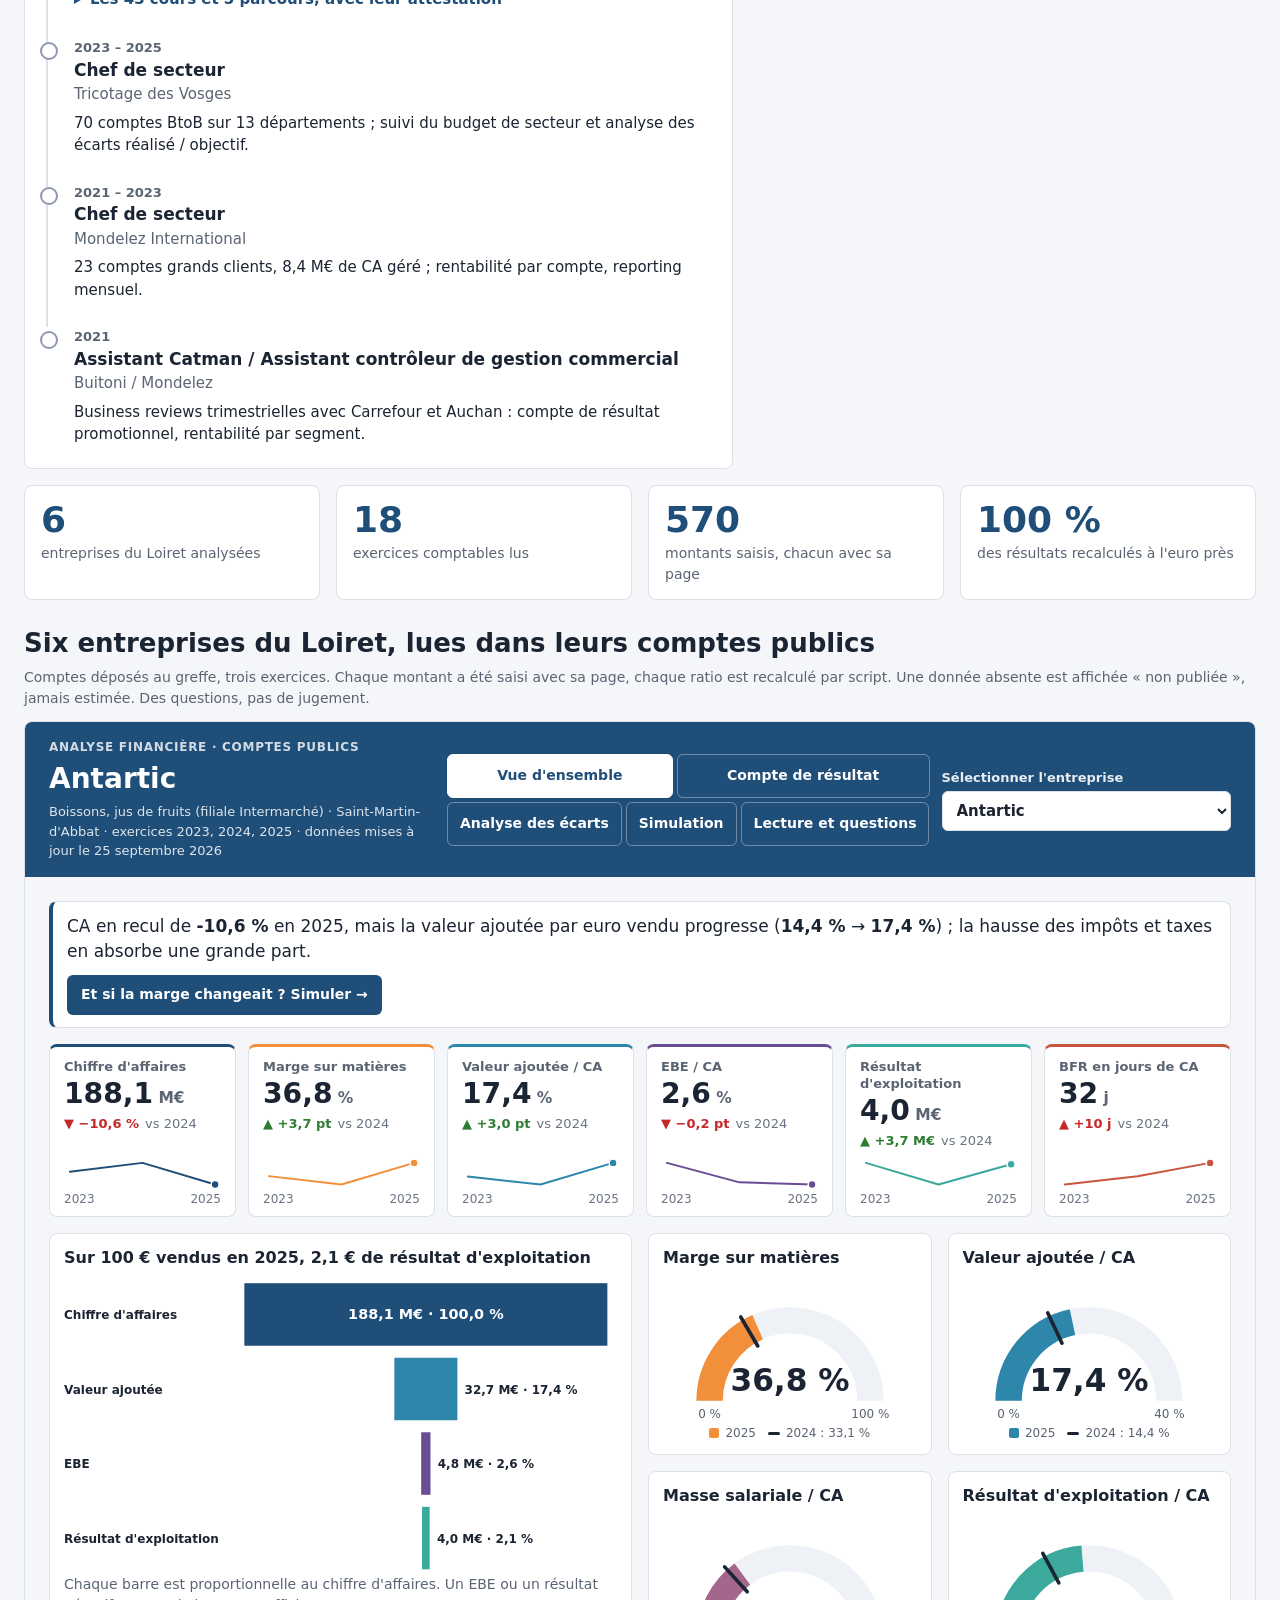
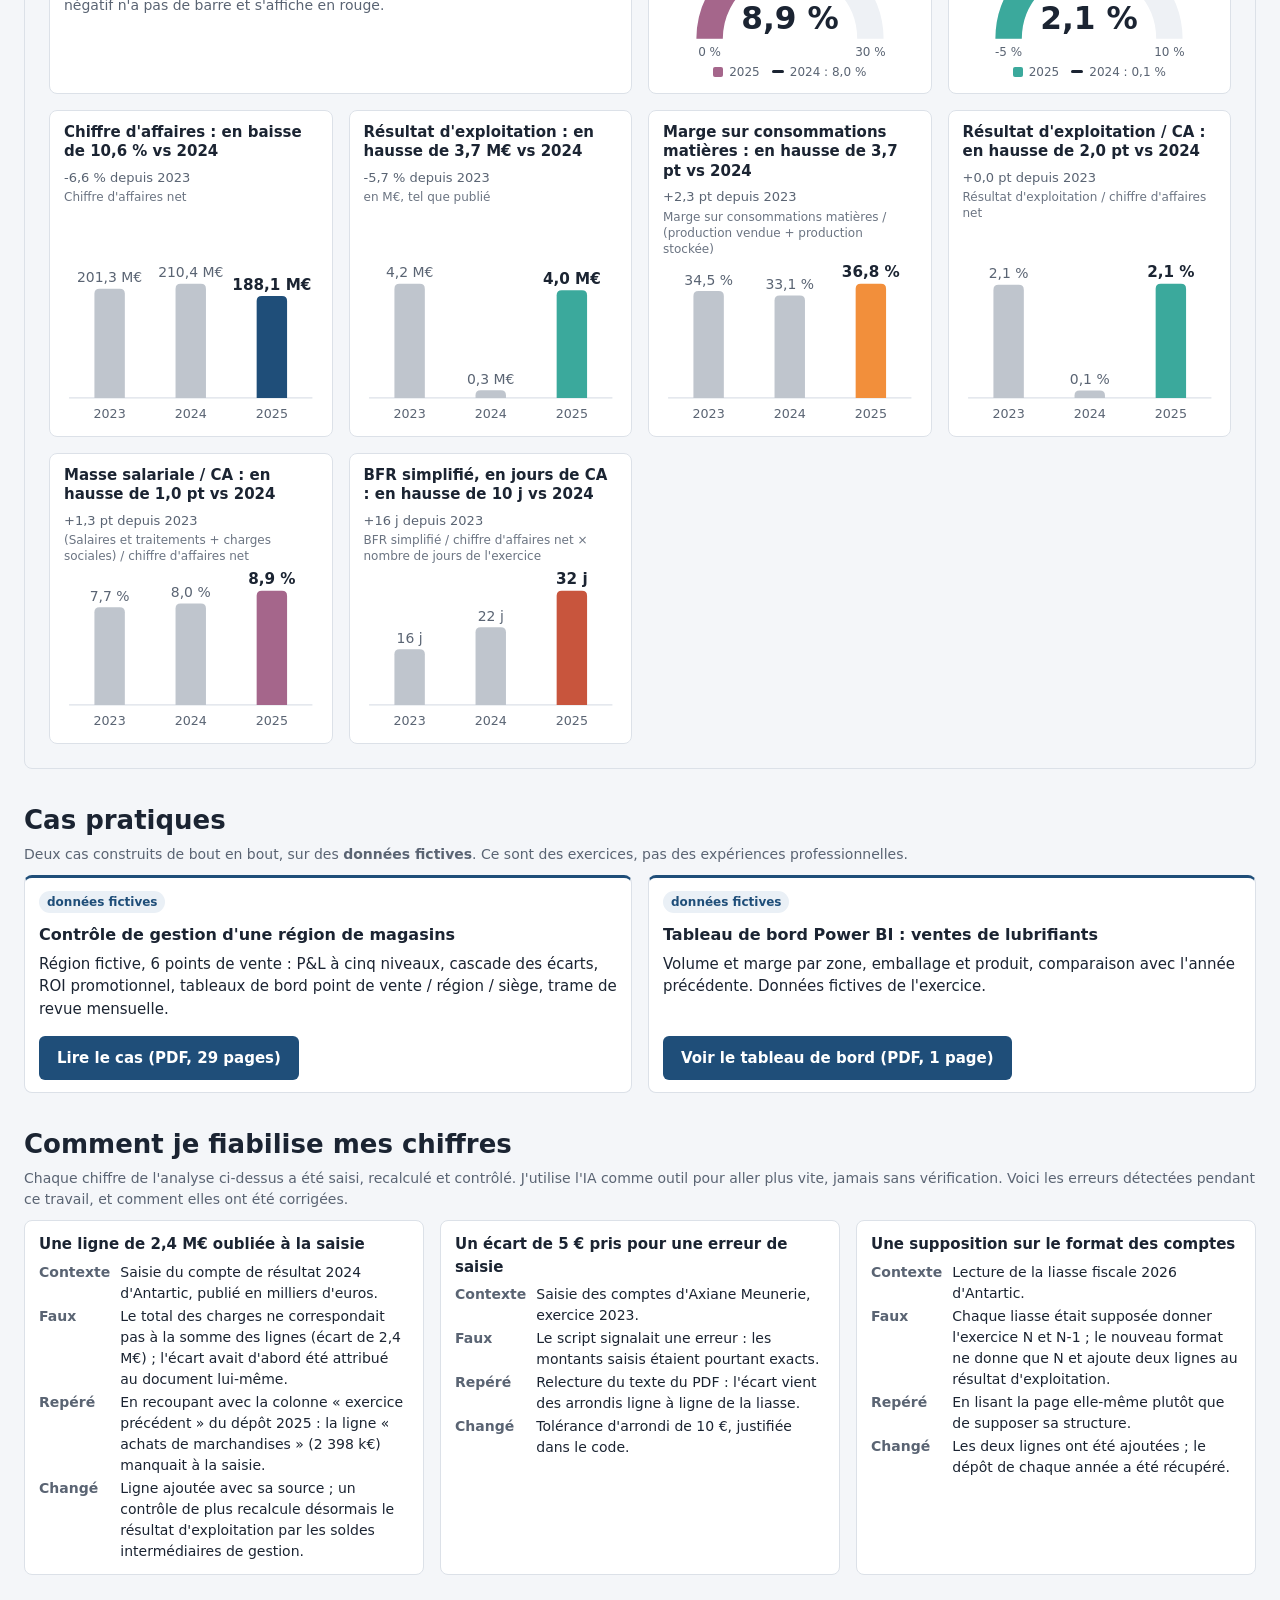
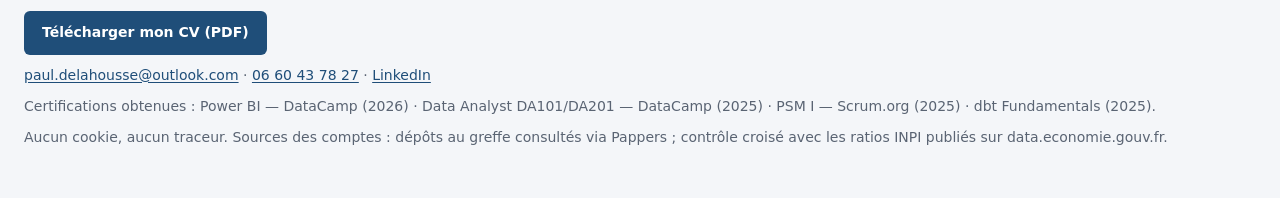
==== commit eeb9b724: "v20260928d : nouveau CV" ====
--- a/index.html
+++ b/index.html
@@ -5,7 +5,7 @@
 <meta name="viewport" content="width=device-width, initial-scale=1">
 <title>Paul Delahousse — contrôle de gestion</title>
 <meta name="description" content="Contrôle de gestion et données : analyse des comptes publics de six entreprises du Loiret, chaque chiffre relié à sa source.">
-<link rel="stylesheet" href="style.css?v=20260928c">
+<link rel="stylesheet" href="style.css?v=20260928d">
 </head>
 <body>
 <nav class="barre-haut" aria-label="Navigation">
@@ -98,6 +98,6 @@
   </footer>
 </div>
 <div class="bulle" id="bulle" role="tooltip" hidden></div>
-<script src="app.js?v=20260928c"></script>
+<script src="app.js?v=20260928d"></script>
 </body>
 </html>
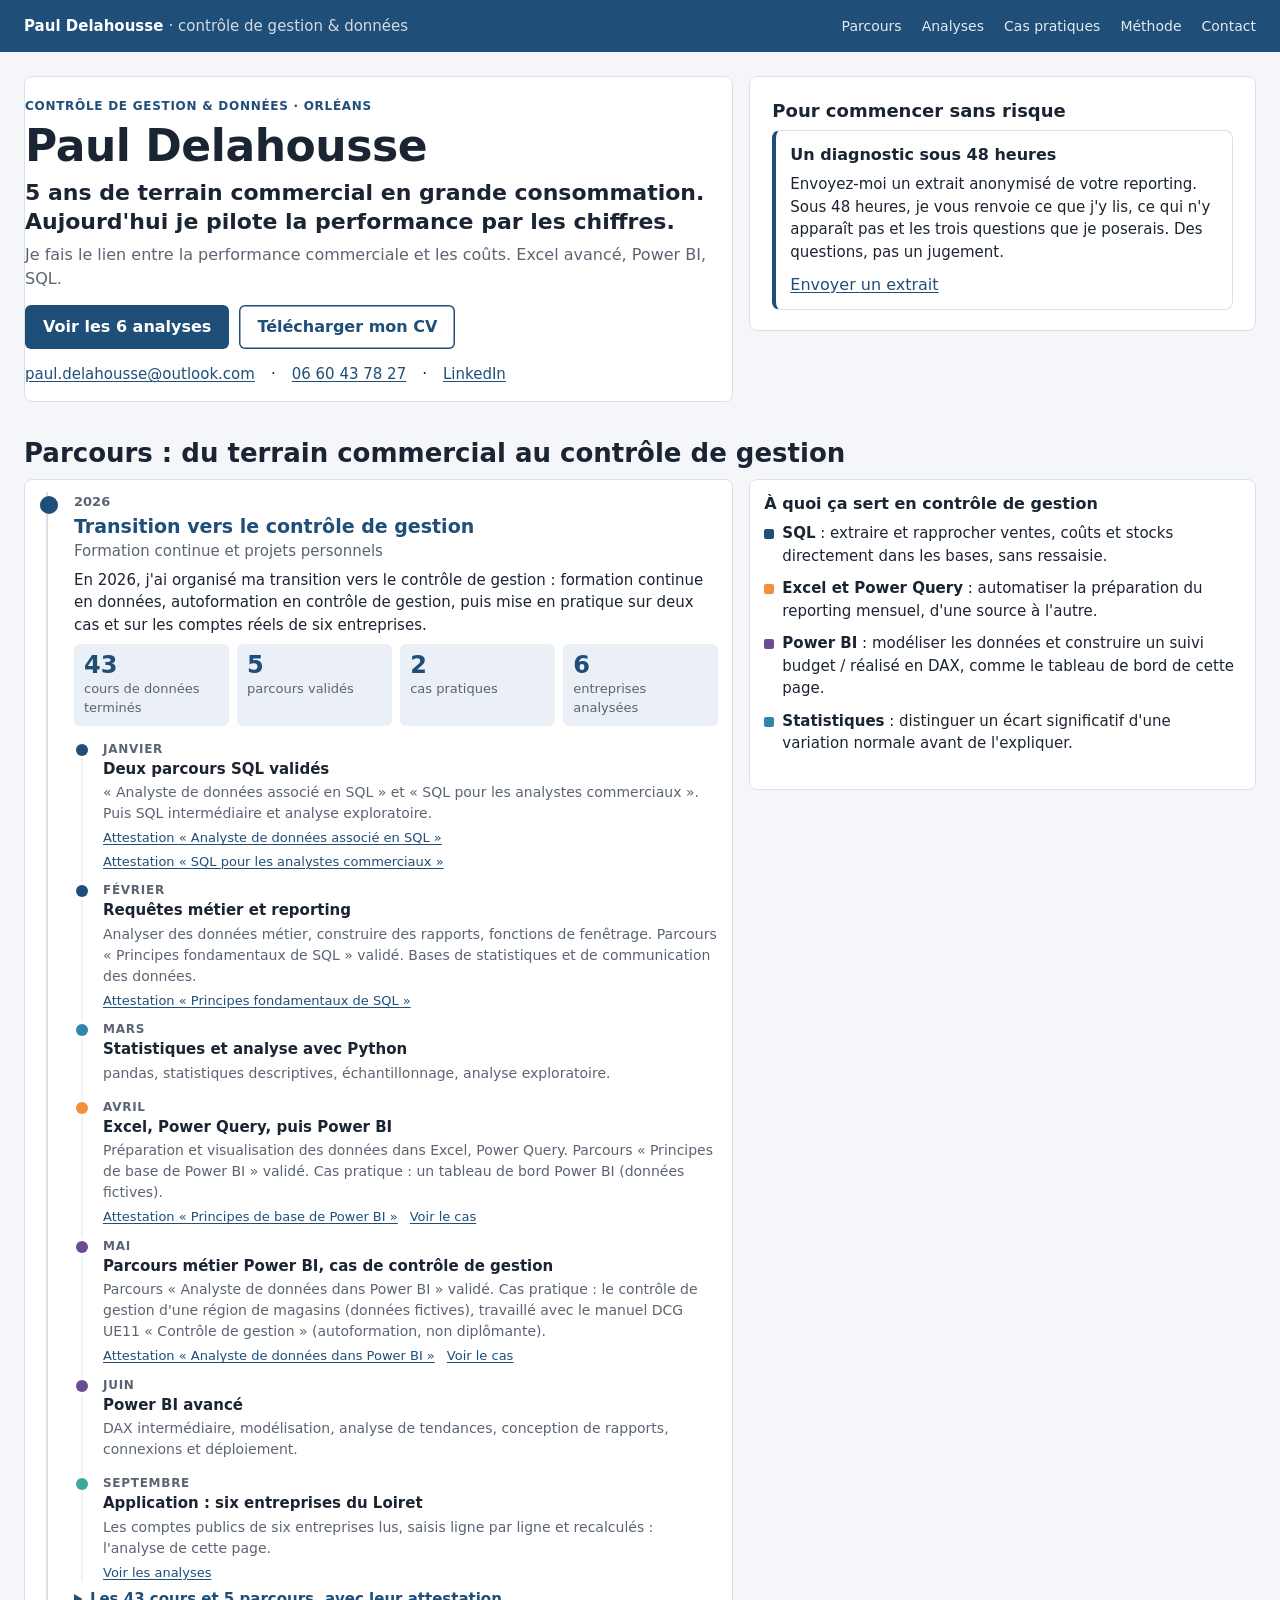
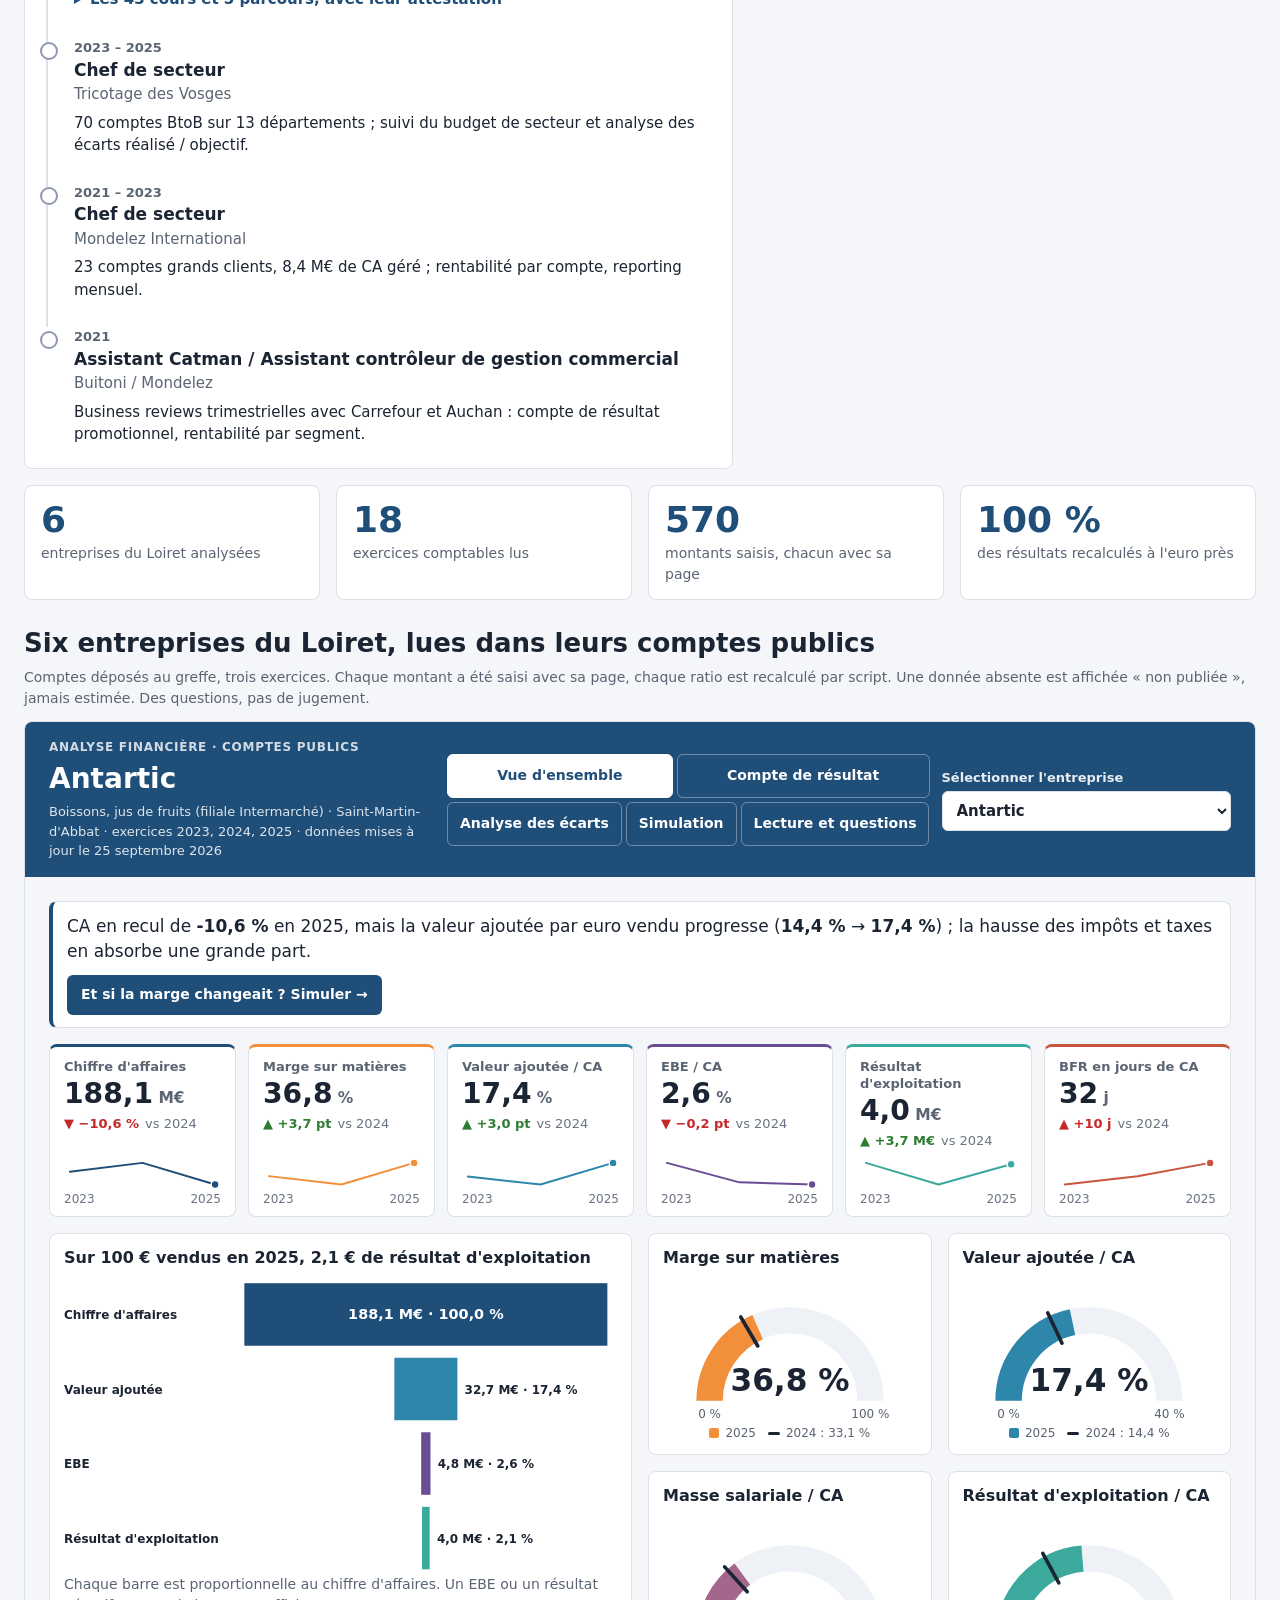
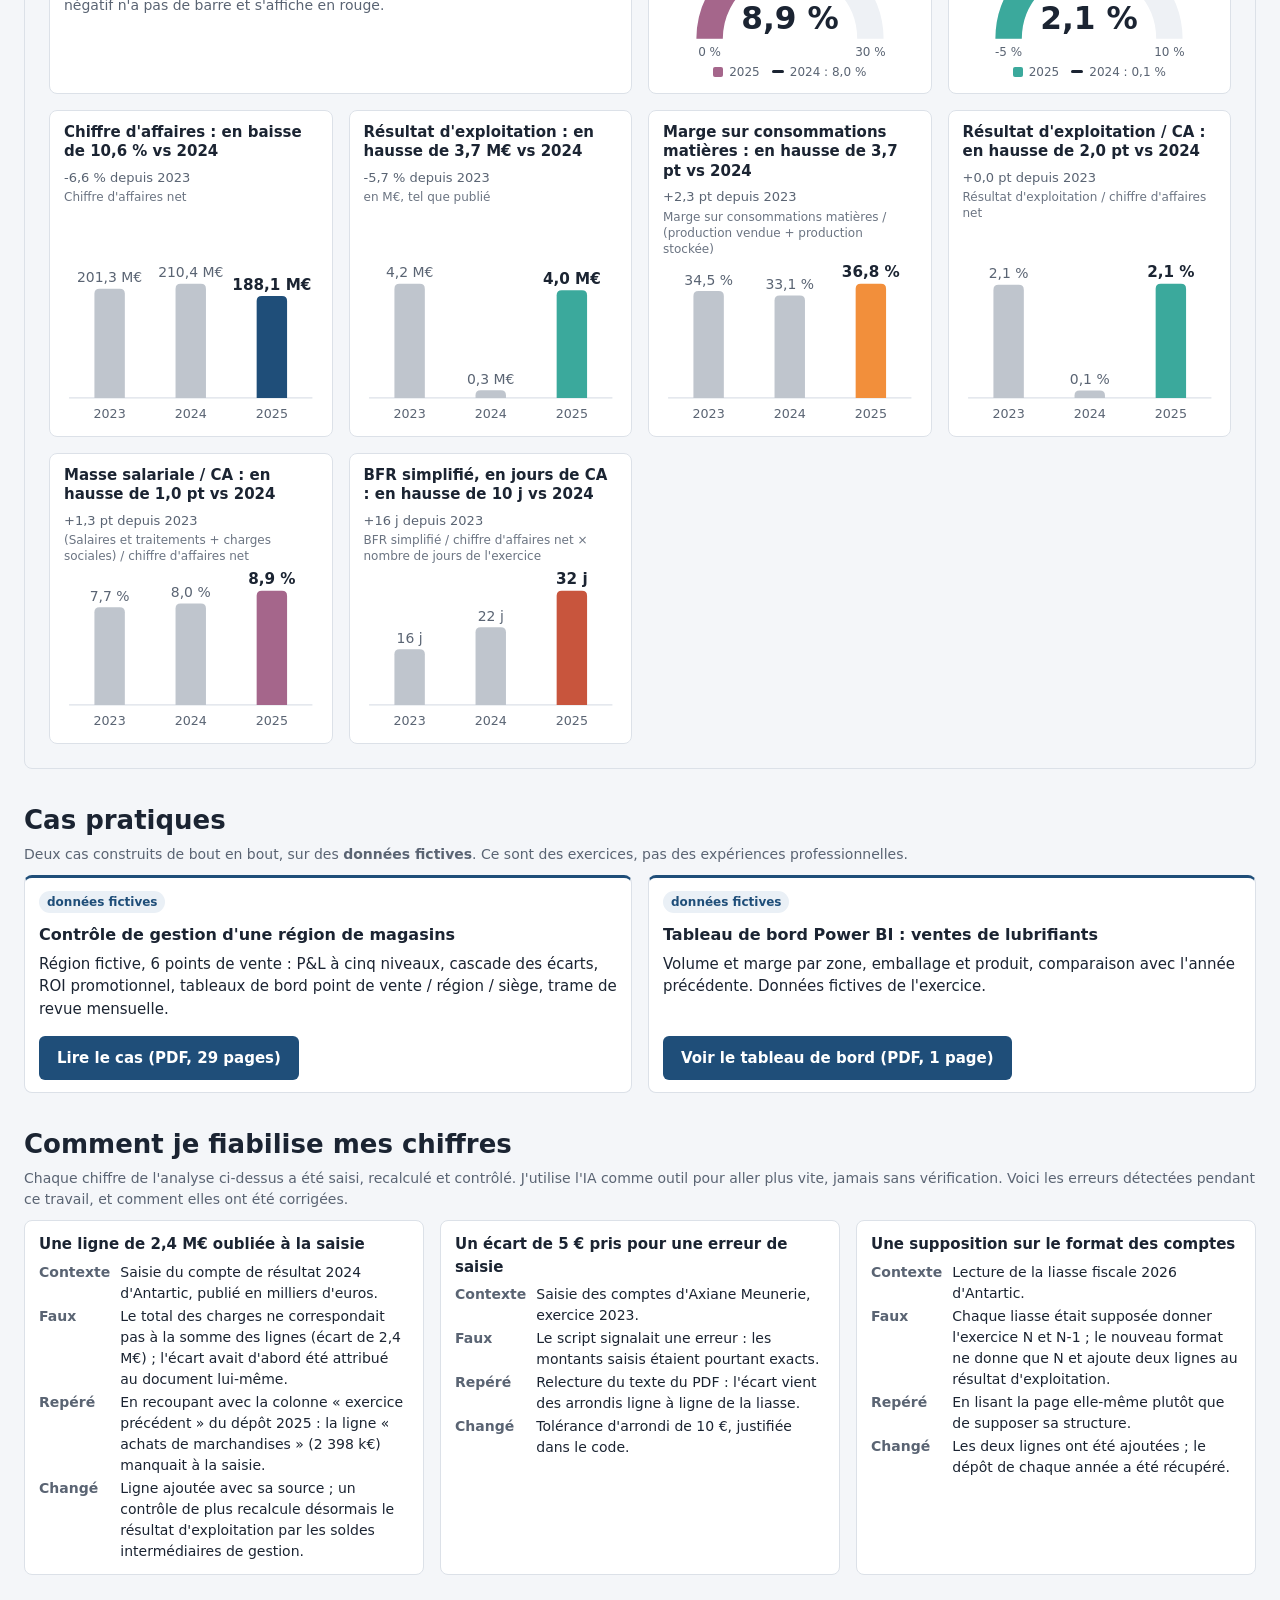
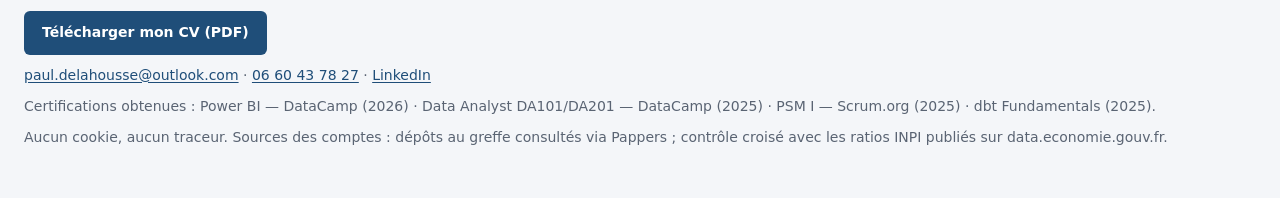
==== commit 76b03cfa: "v20261005a : styles page BA, version" ====
--- a/index.html
+++ b/index.html
@@ -5,7 +5,7 @@
 <meta name="viewport" content="width=device-width, initial-scale=1">
 <title>Paul Delahousse — contrôle de gestion</title>
 <meta name="description" content="Contrôle de gestion et données : analyse des comptes publics de six entreprises du Loiret, chaque chiffre relié à sa source.">
-<link rel="stylesheet" href="style.css?v=20260928d">
+<link rel="stylesheet" href="style.css?v=20261005a">
 </head>
 <body>
 <nav class="barre-haut" aria-label="Navigation">
@@ -98,6 +98,6 @@
   </footer>
 </div>
 <div class="bulle" id="bulle" role="tooltip" hidden></div>
-<script src="app.js?v=20260928d"></script>
+<script src="app.js?v=20261005a"></script>
 </body>
 </html>
--- a/style.css
+++ b/style.css
@@ -357,3 +357,13 @@
 @media (min-width: 1000px) { .parcours-grille > .f-usages { position: sticky; top: 68px; } }
 .sim-seuil p { margin: 0 0 6px; } .sim-seuil p:last-child { margin: 0; }
 .sim-question { padding-top: 6px; border-top: 1px solid var(--grid); }
+
+/* ---------- Page business analyst (/ba/) ---------- */
+.atouts { list-style: none; margin: 0; padding: 0; }
+.atouts li { position: relative; padding: 0 0 10px 18px; font-size: 0.9375rem; }
+.atouts li::before { content: ""; position: absolute; left: 0; top: 8px; width: 8px; height: 8px; border-radius: 2px; background: var(--p1); }
+.chrono-puces { margin: 4px 0 0; padding-left: 18px; font-size: 0.9375rem; }
+.chrono-puces li { margin-bottom: 4px; }
+.f-usages h3 + ul, .f-usages h3 + p { margin-bottom: 12px; }
+.f-usages h3:not(:first-child) { margin-top: 8px; }
+@media (min-width: 1000px) { .cas-grille.cas-trois { grid-template-columns: repeat(3, 1fr); } }
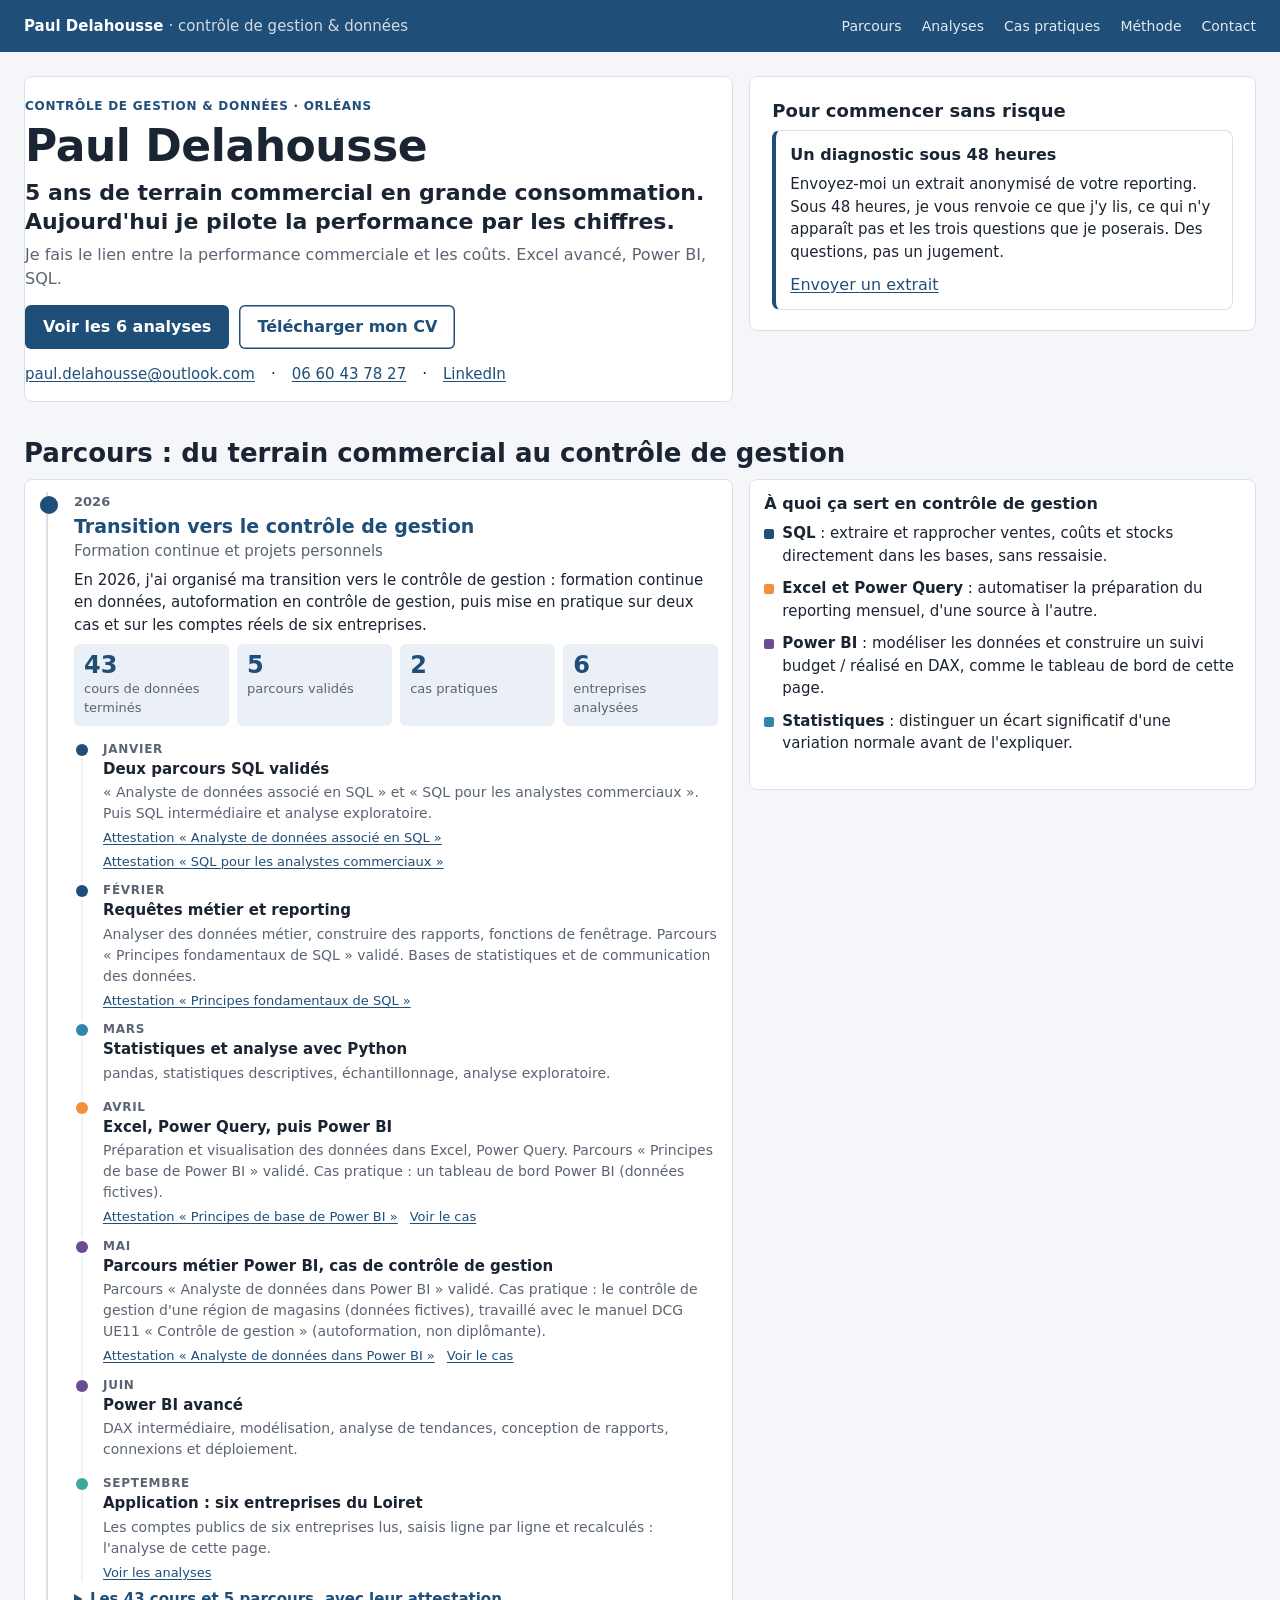
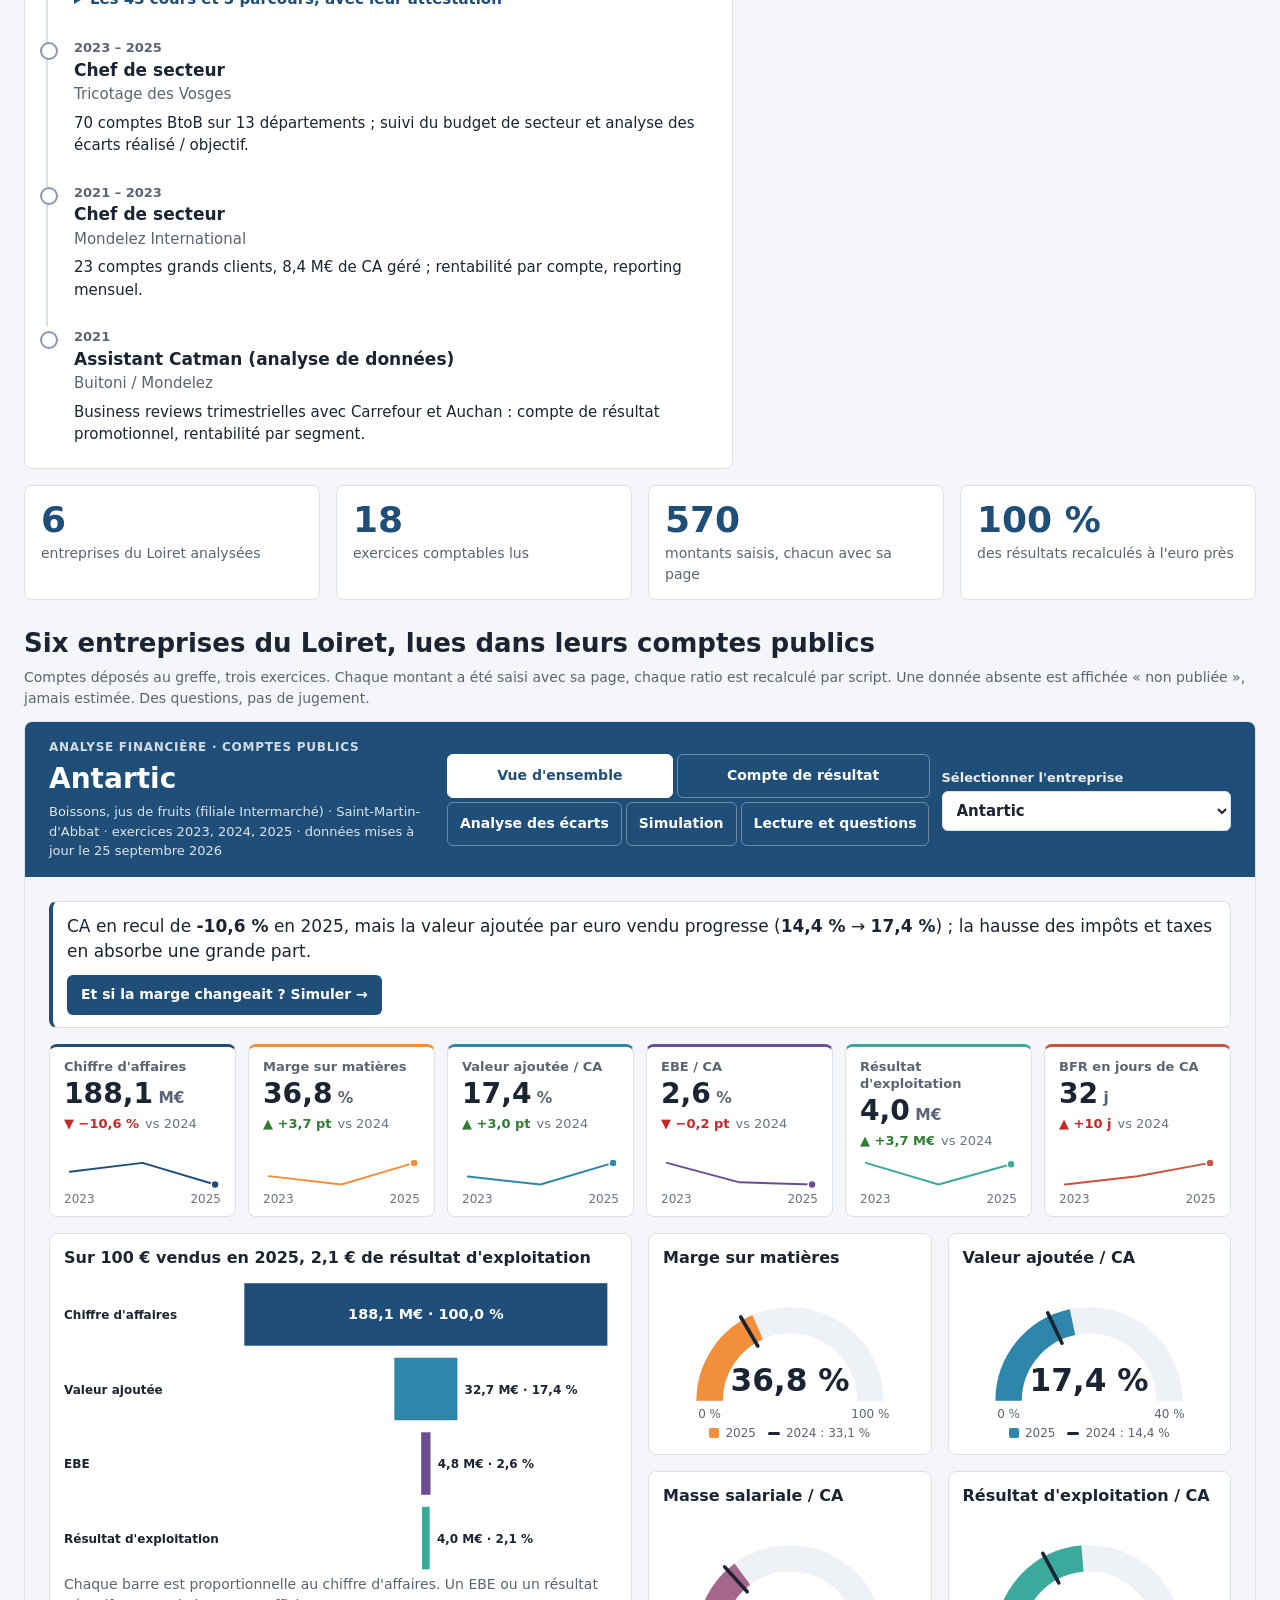
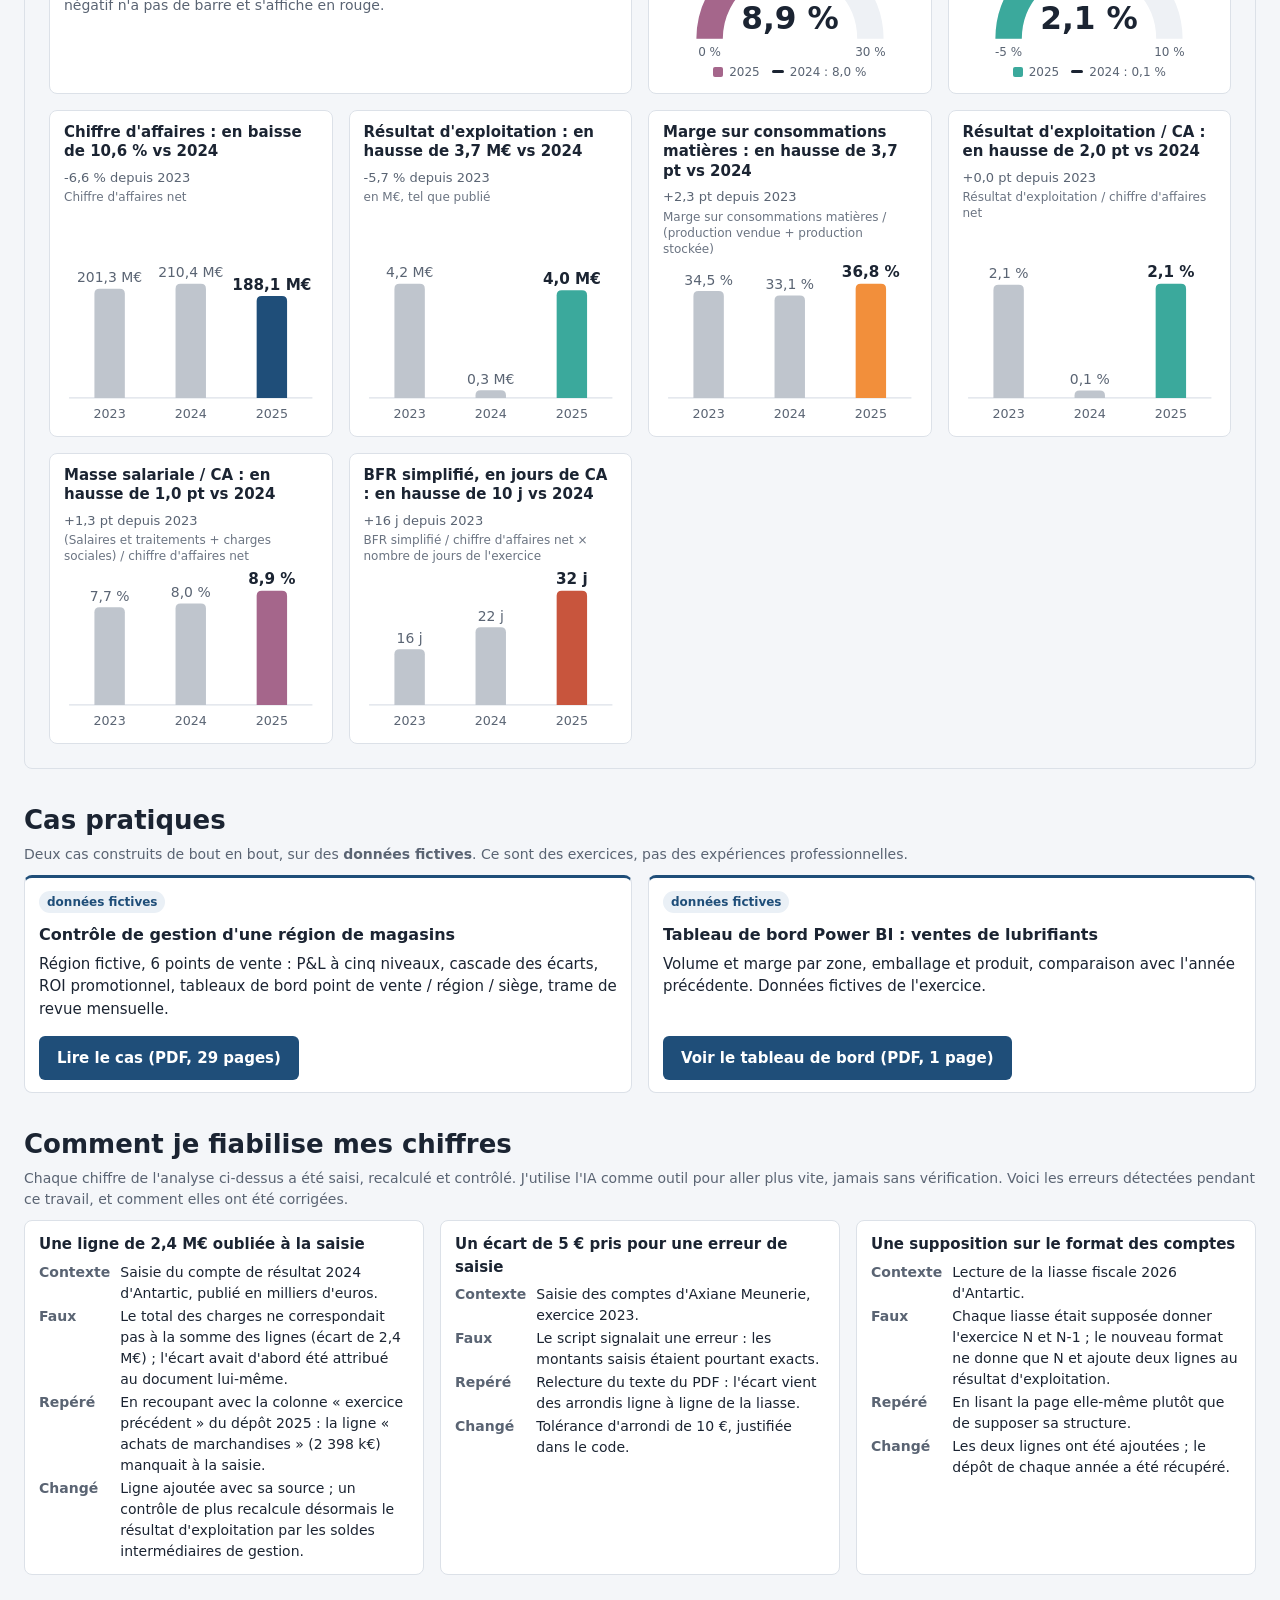
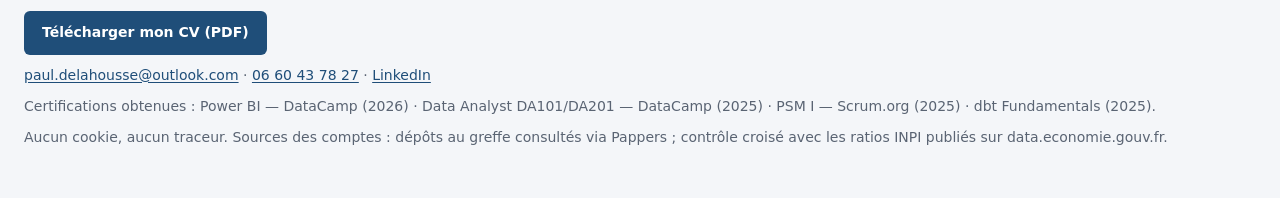
==== commit 00be4b8d: "v20261005b : titre Buitoni, CV CDG corrige" ====
--- a/index.html
+++ b/index.html
@@ -5,7 +5,7 @@
 <meta name="viewport" content="width=device-width, initial-scale=1">
 <title>Paul Delahousse — contrôle de gestion</title>
 <meta name="description" content="Contrôle de gestion et données : analyse des comptes publics de six entreprises du Loiret, chaque chiffre relié à sa source.">
-<link rel="stylesheet" href="style.css?v=20261005a">
+<link rel="stylesheet" href="style.css?v=20261005b">
 </head>
 <body>
 <nav class="barre-haut" aria-label="Navigation">
@@ -98,6 +98,6 @@
   </footer>
 </div>
 <div class="bulle" id="bulle" role="tooltip" hidden></div>
-<script src="app.js?v=20261005a"></script>
+<script src="app.js?v=20261005b"></script>
 </body>
 </html>
--- a/style.css
+++ b/style.css
@@ -367,3 +367,4 @@
 .f-usages h3 + ul, .f-usages h3 + p { margin-bottom: 12px; }
 .f-usages h3:not(:first-child) { margin-top: 8px; }
 @media (min-width: 1000px) { .cas-grille.cas-trois { grid-template-columns: repeat(3, 1fr); } }
+.offre-ba { margin-top: 12px; border-left: 4px solid var(--p1); }
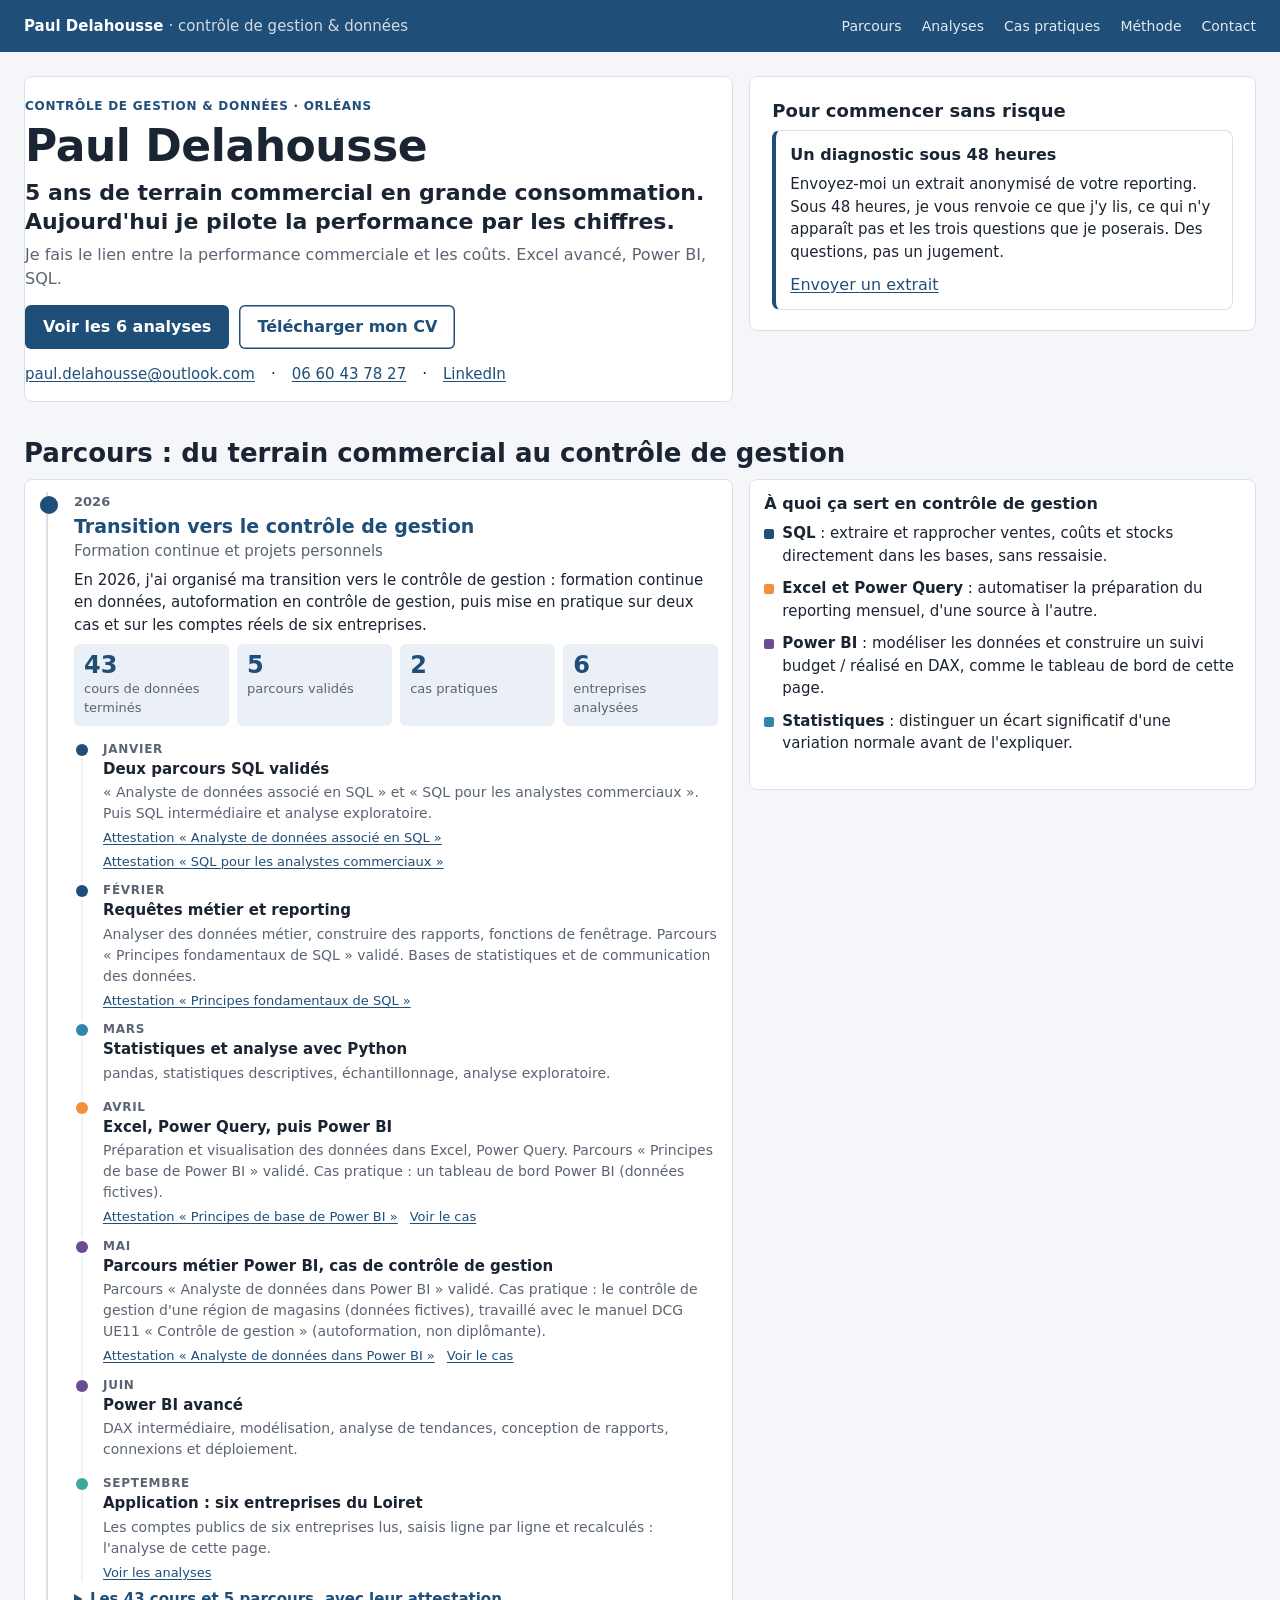
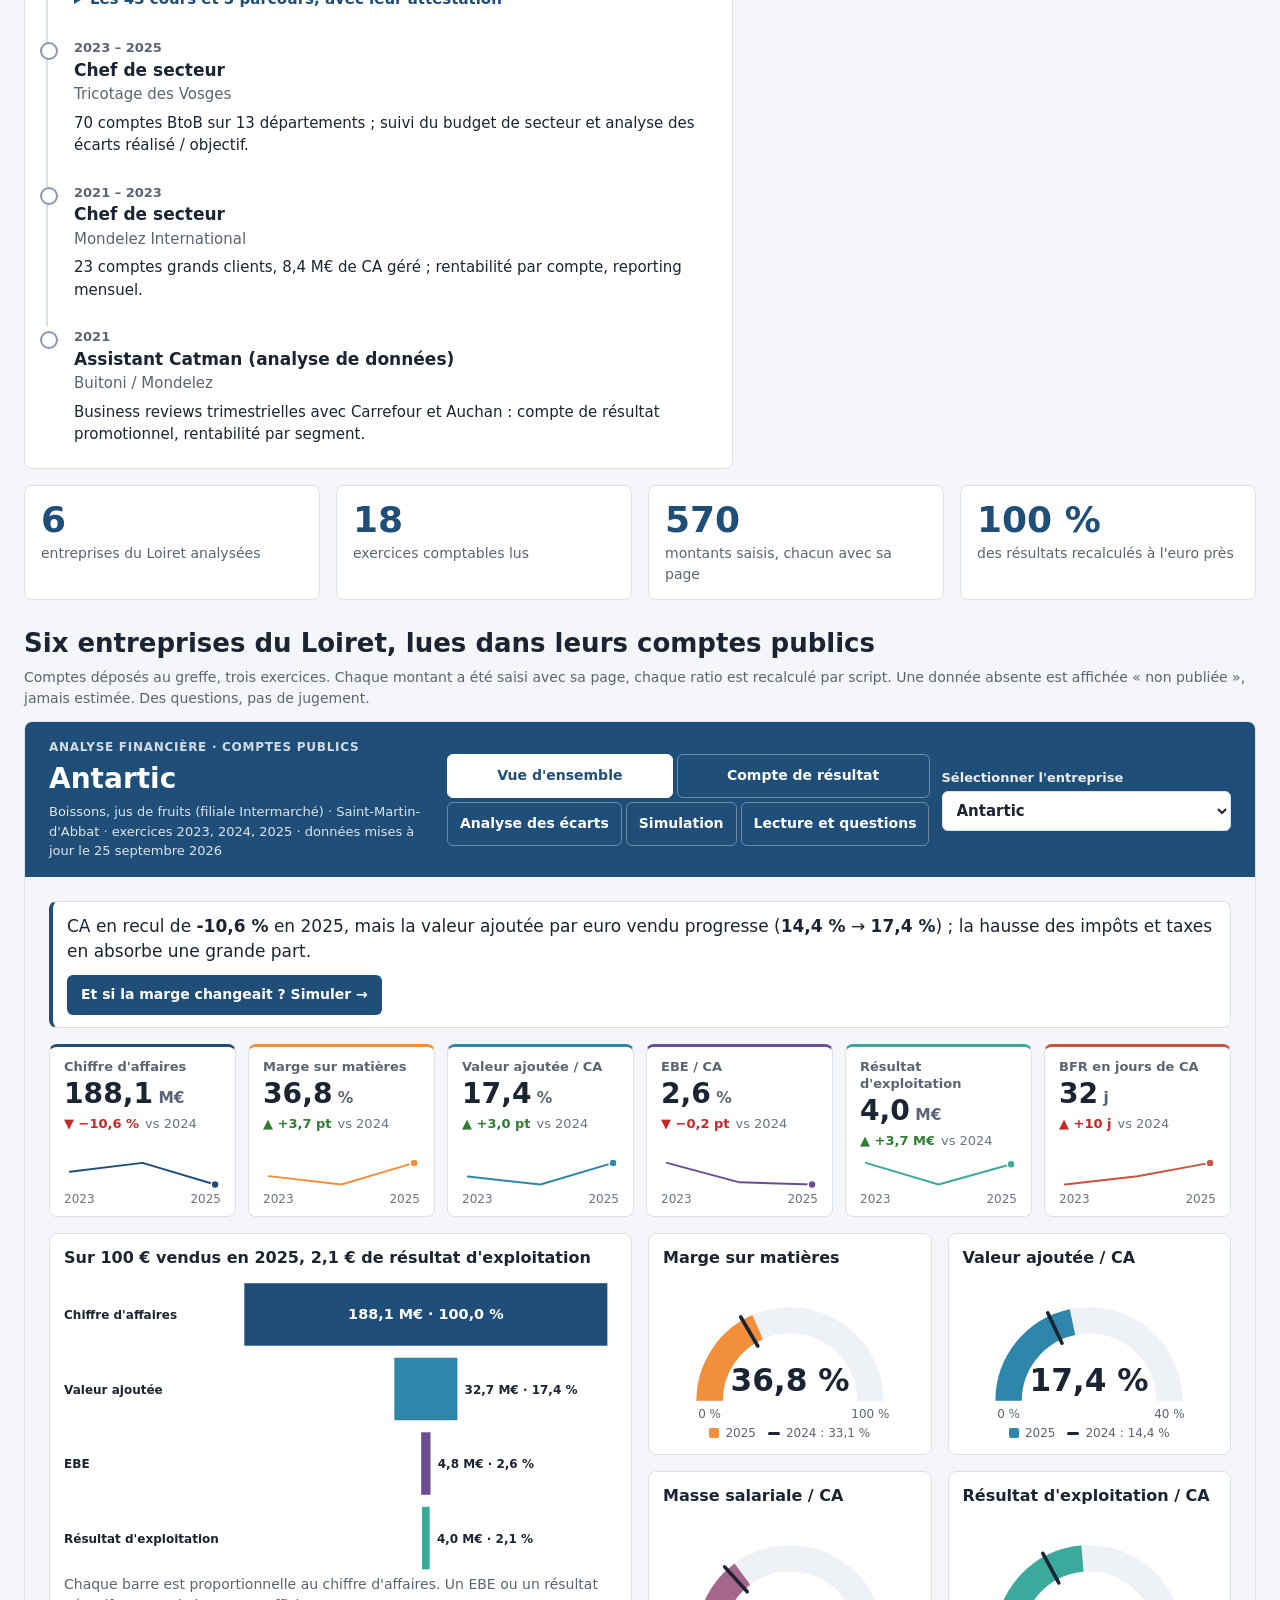
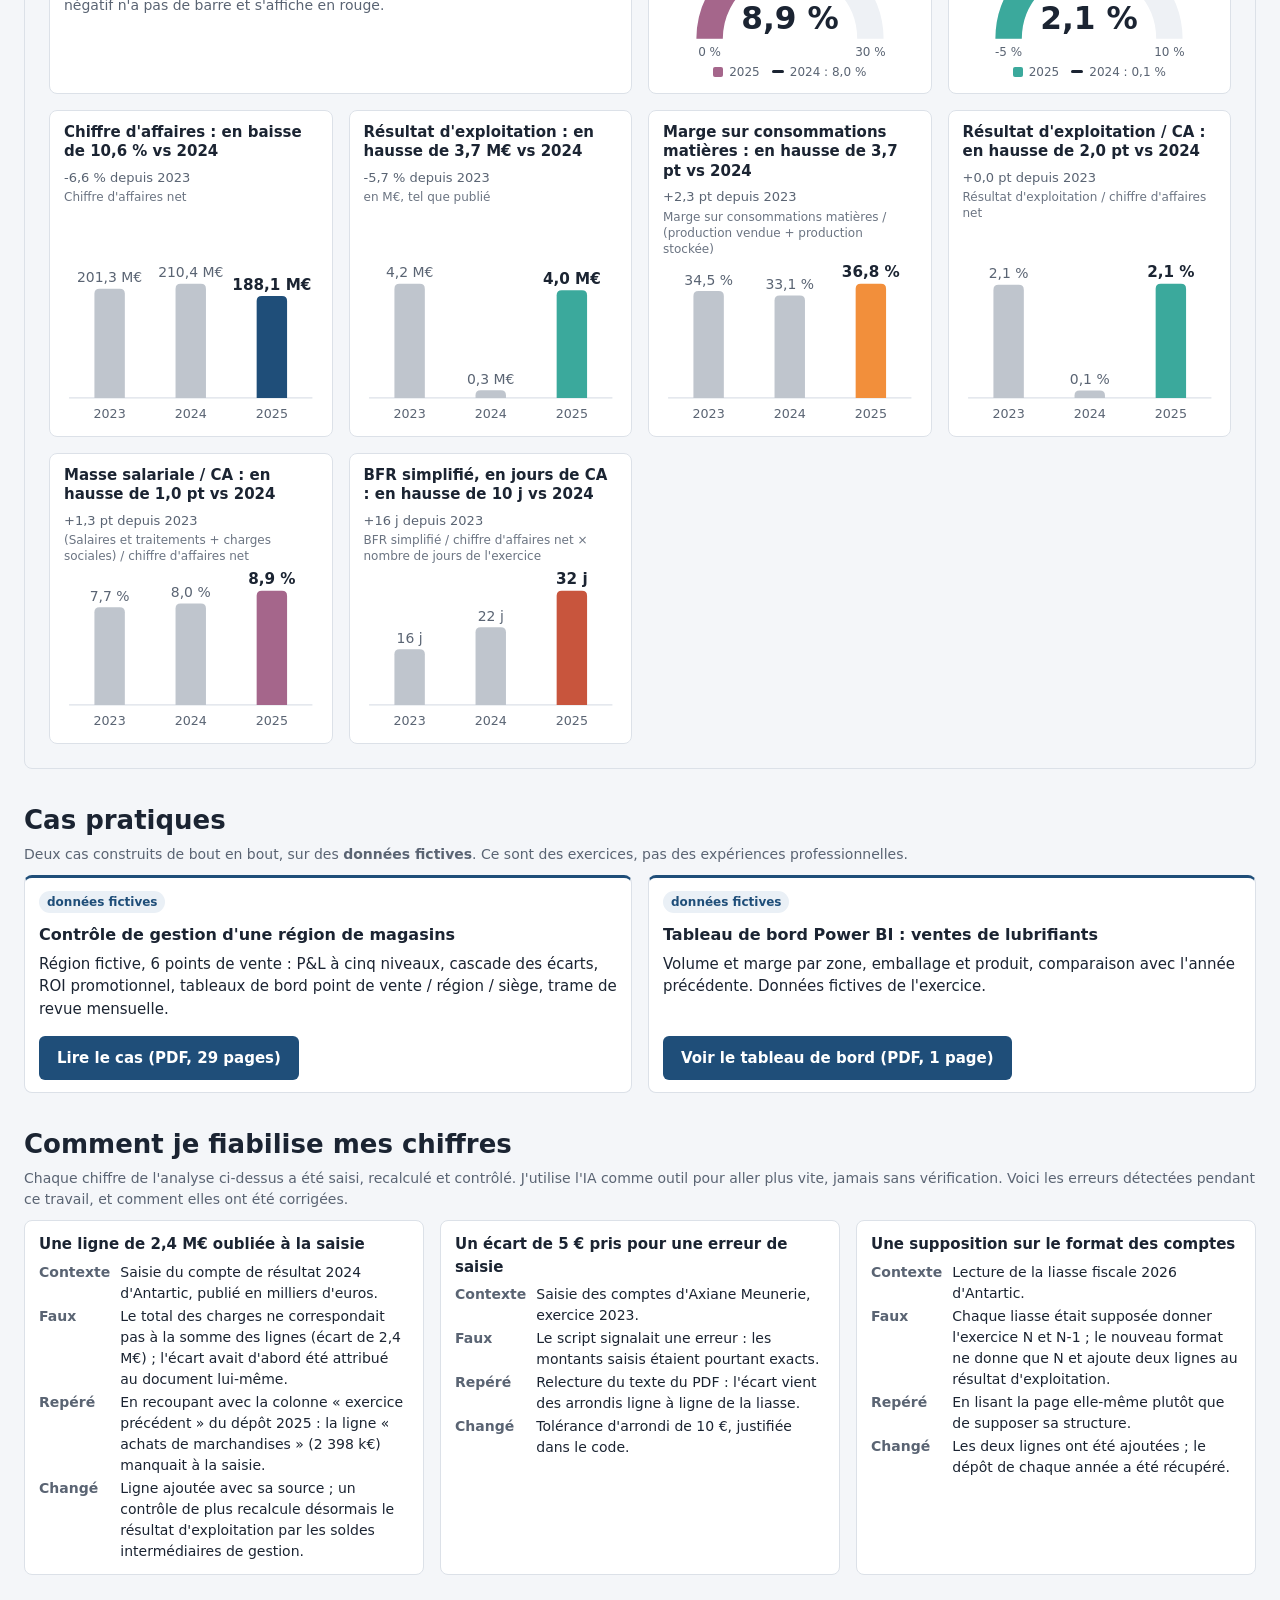
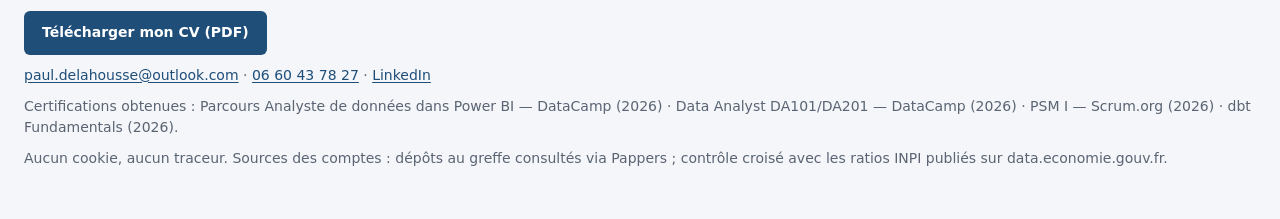
==== commit d3fb41e0: "v20261005c : certifications 2026" ====
--- a/index.html
+++ b/index.html
@@ -5,7 +5,7 @@
 <meta name="viewport" content="width=device-width, initial-scale=1">
 <title>Paul Delahousse — contrôle de gestion</title>
 <meta name="description" content="Contrôle de gestion et données : analyse des comptes publics de six entreprises du Loiret, chaque chiffre relié à sa source.">
-<link rel="stylesheet" href="style.css?v=20261005b">
+<link rel="stylesheet" href="style.css?v=20261005c">
 </head>
 <body>
 <nav class="barre-haut" aria-label="Navigation">
@@ -98,6 +98,6 @@
   </footer>
 </div>
 <div class="bulle" id="bulle" role="tooltip" hidden></div>
-<script src="app.js?v=20261005b"></script>
+<script src="app.js?v=20261005c"></script>
 </body>
 </html>
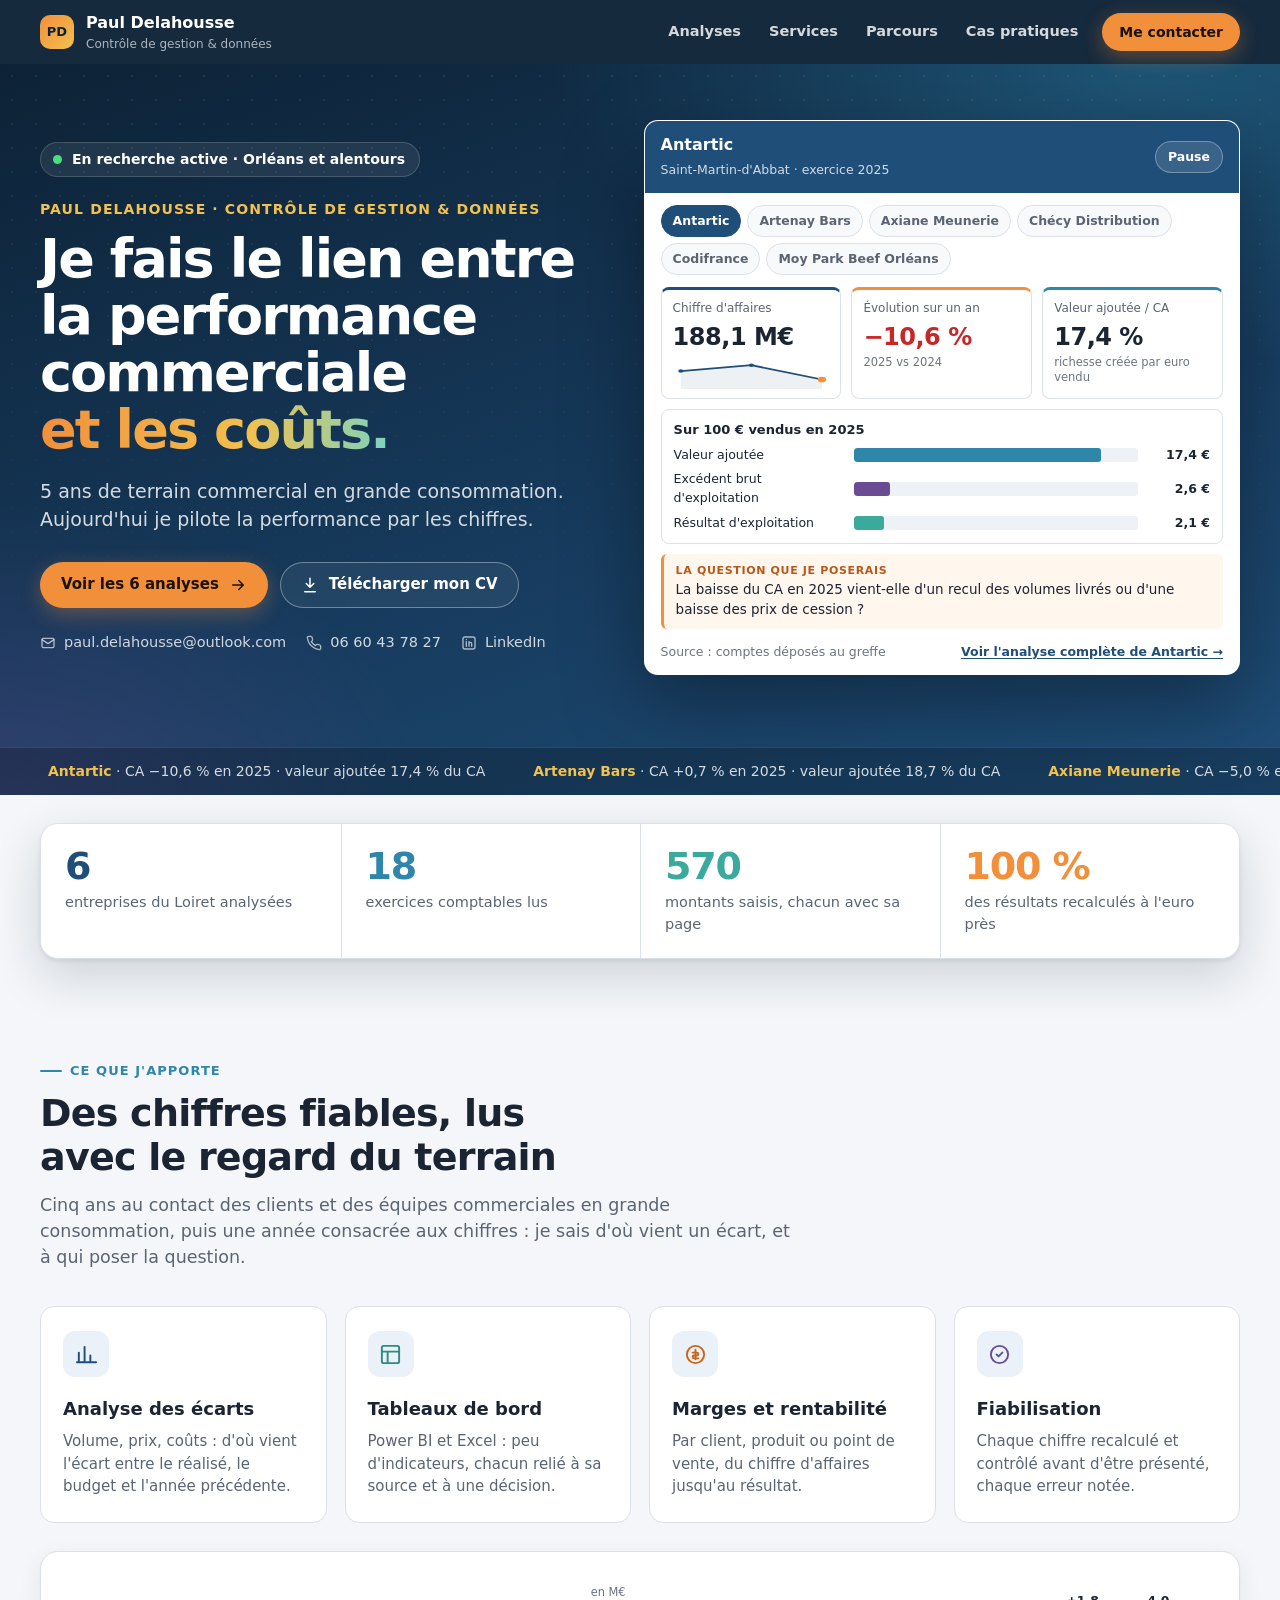
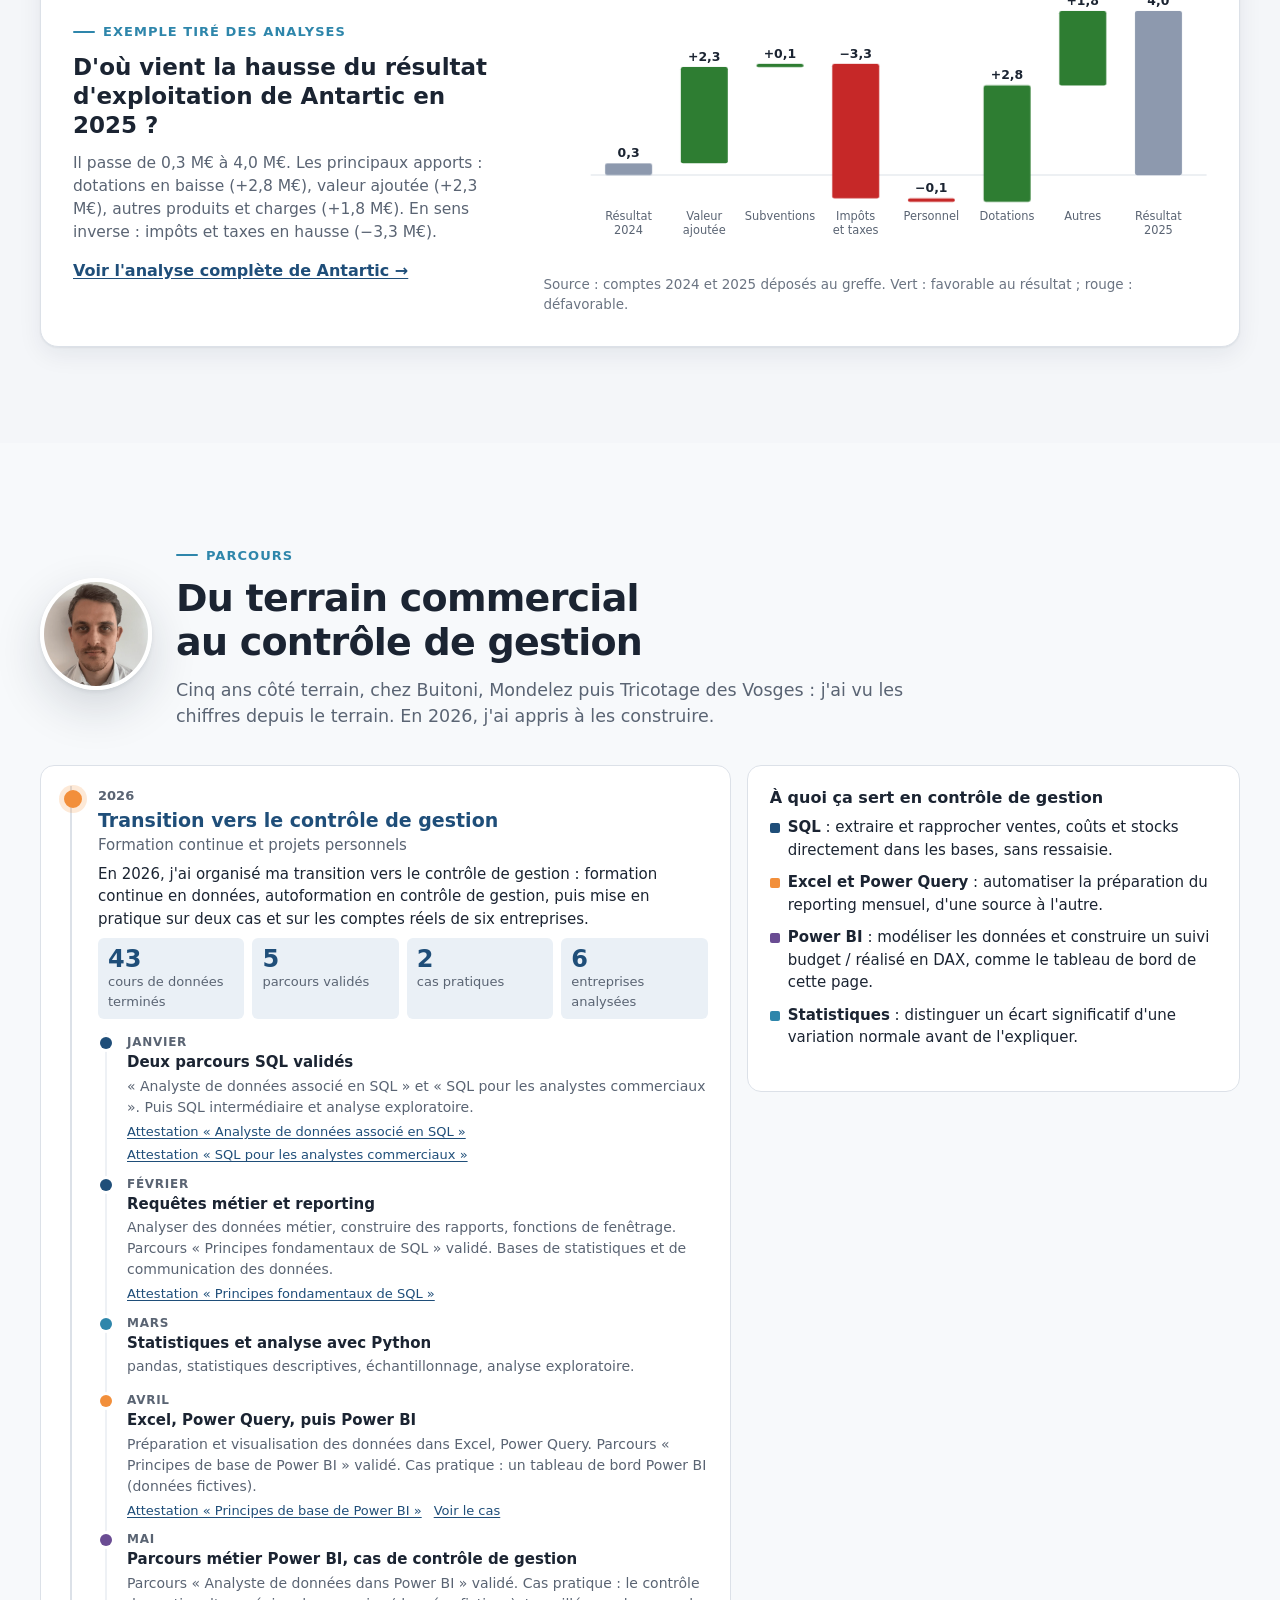
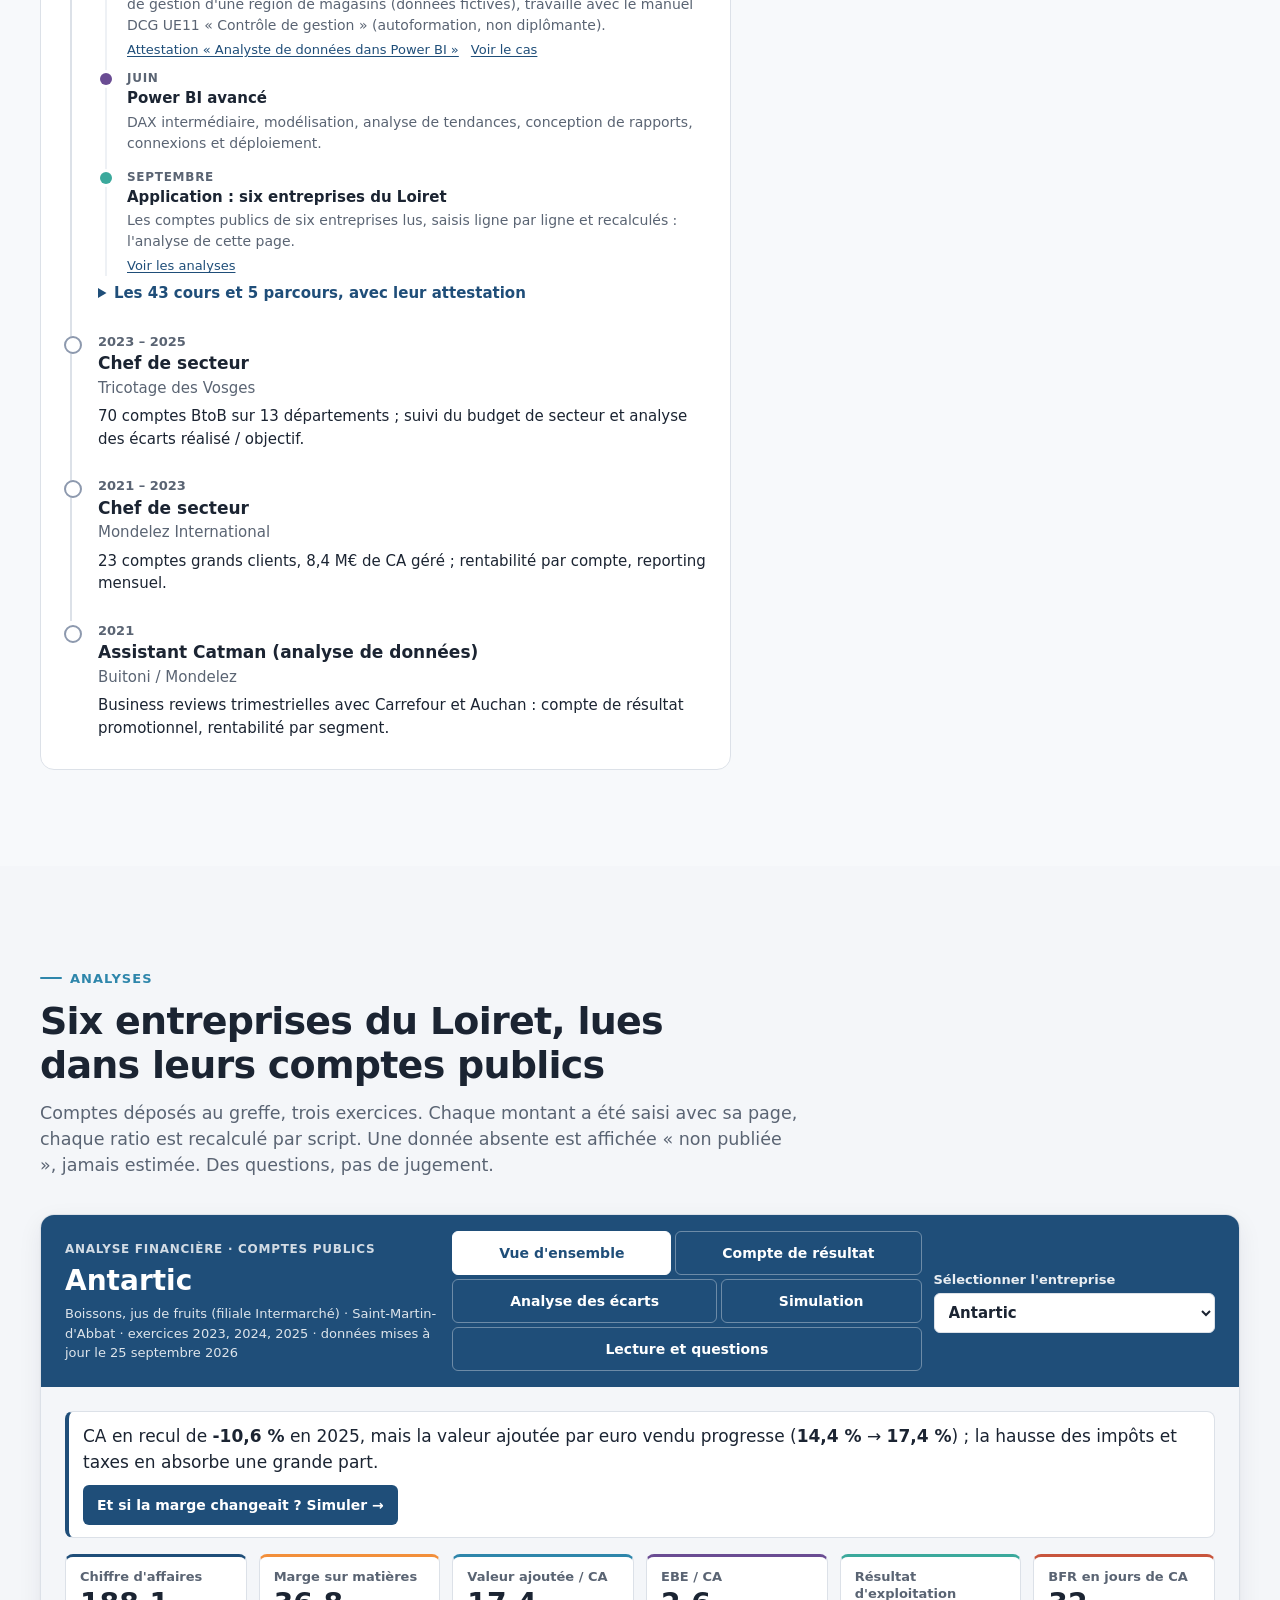
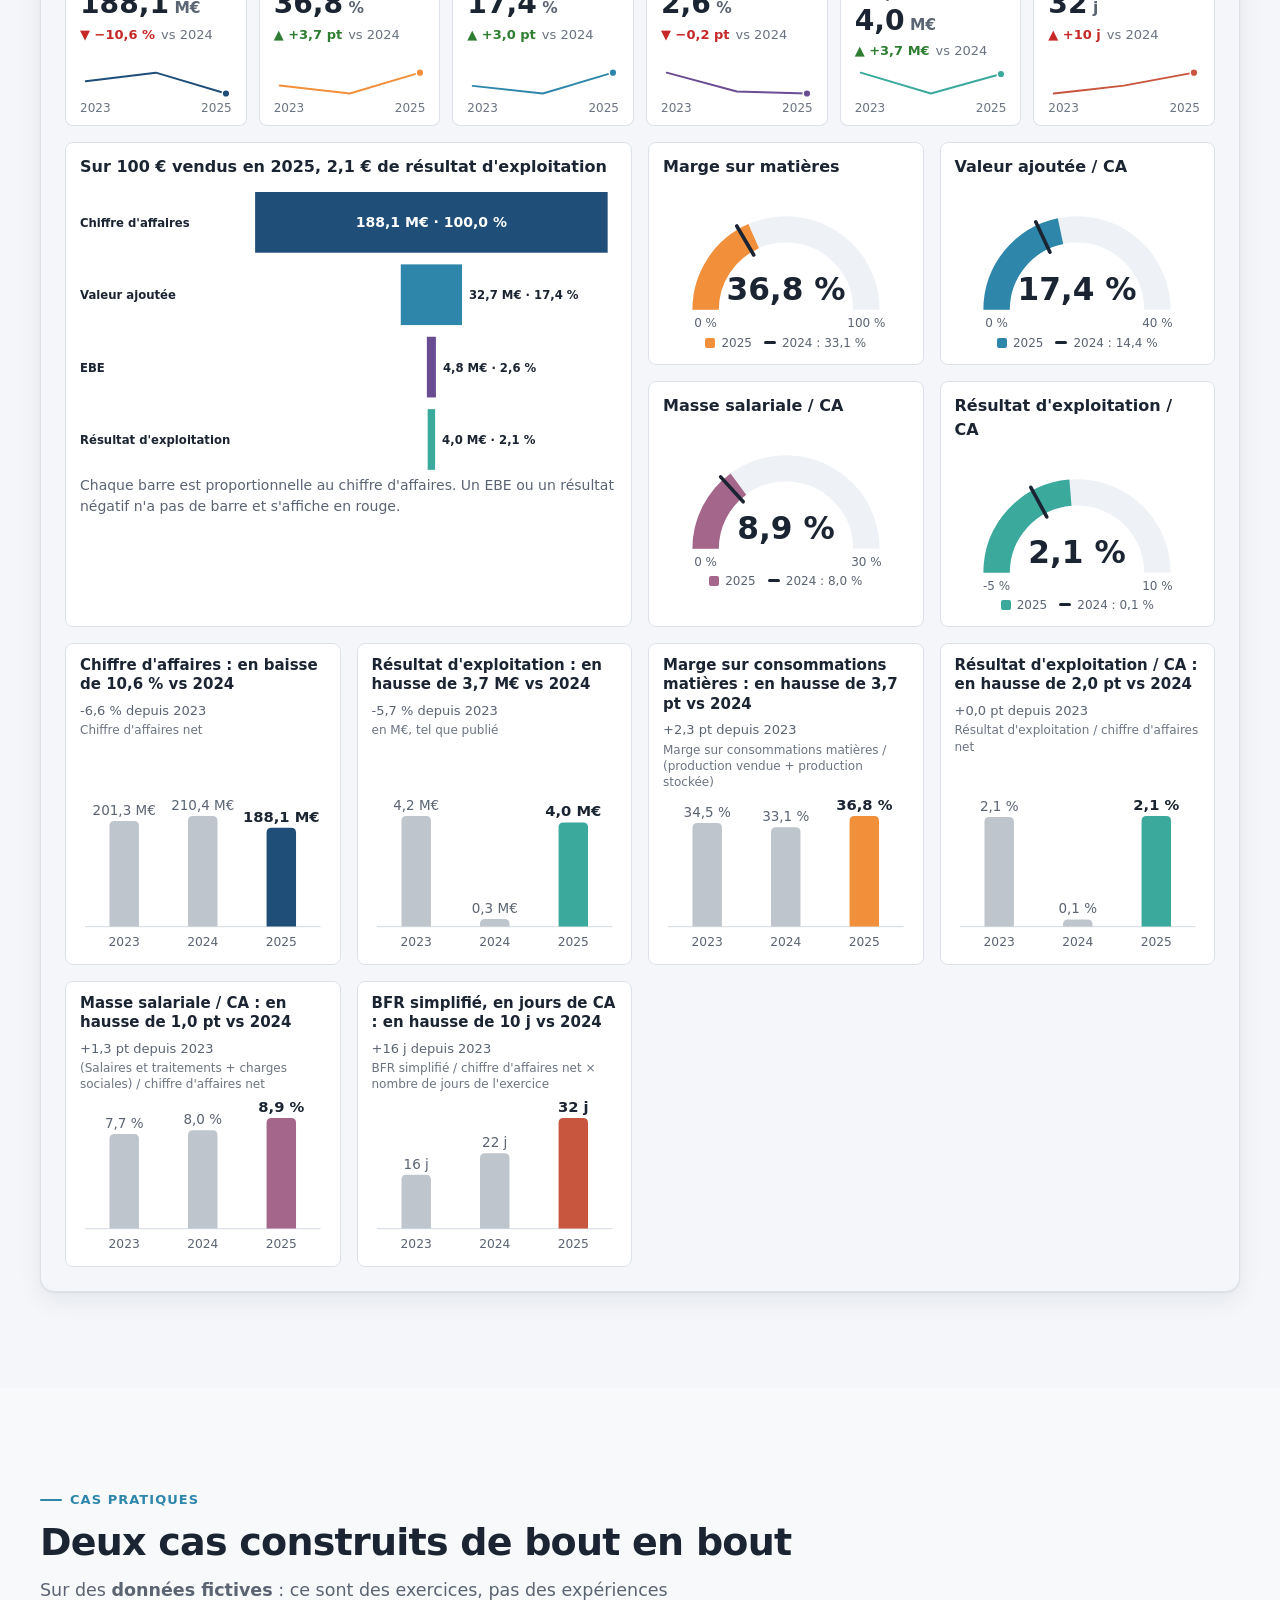
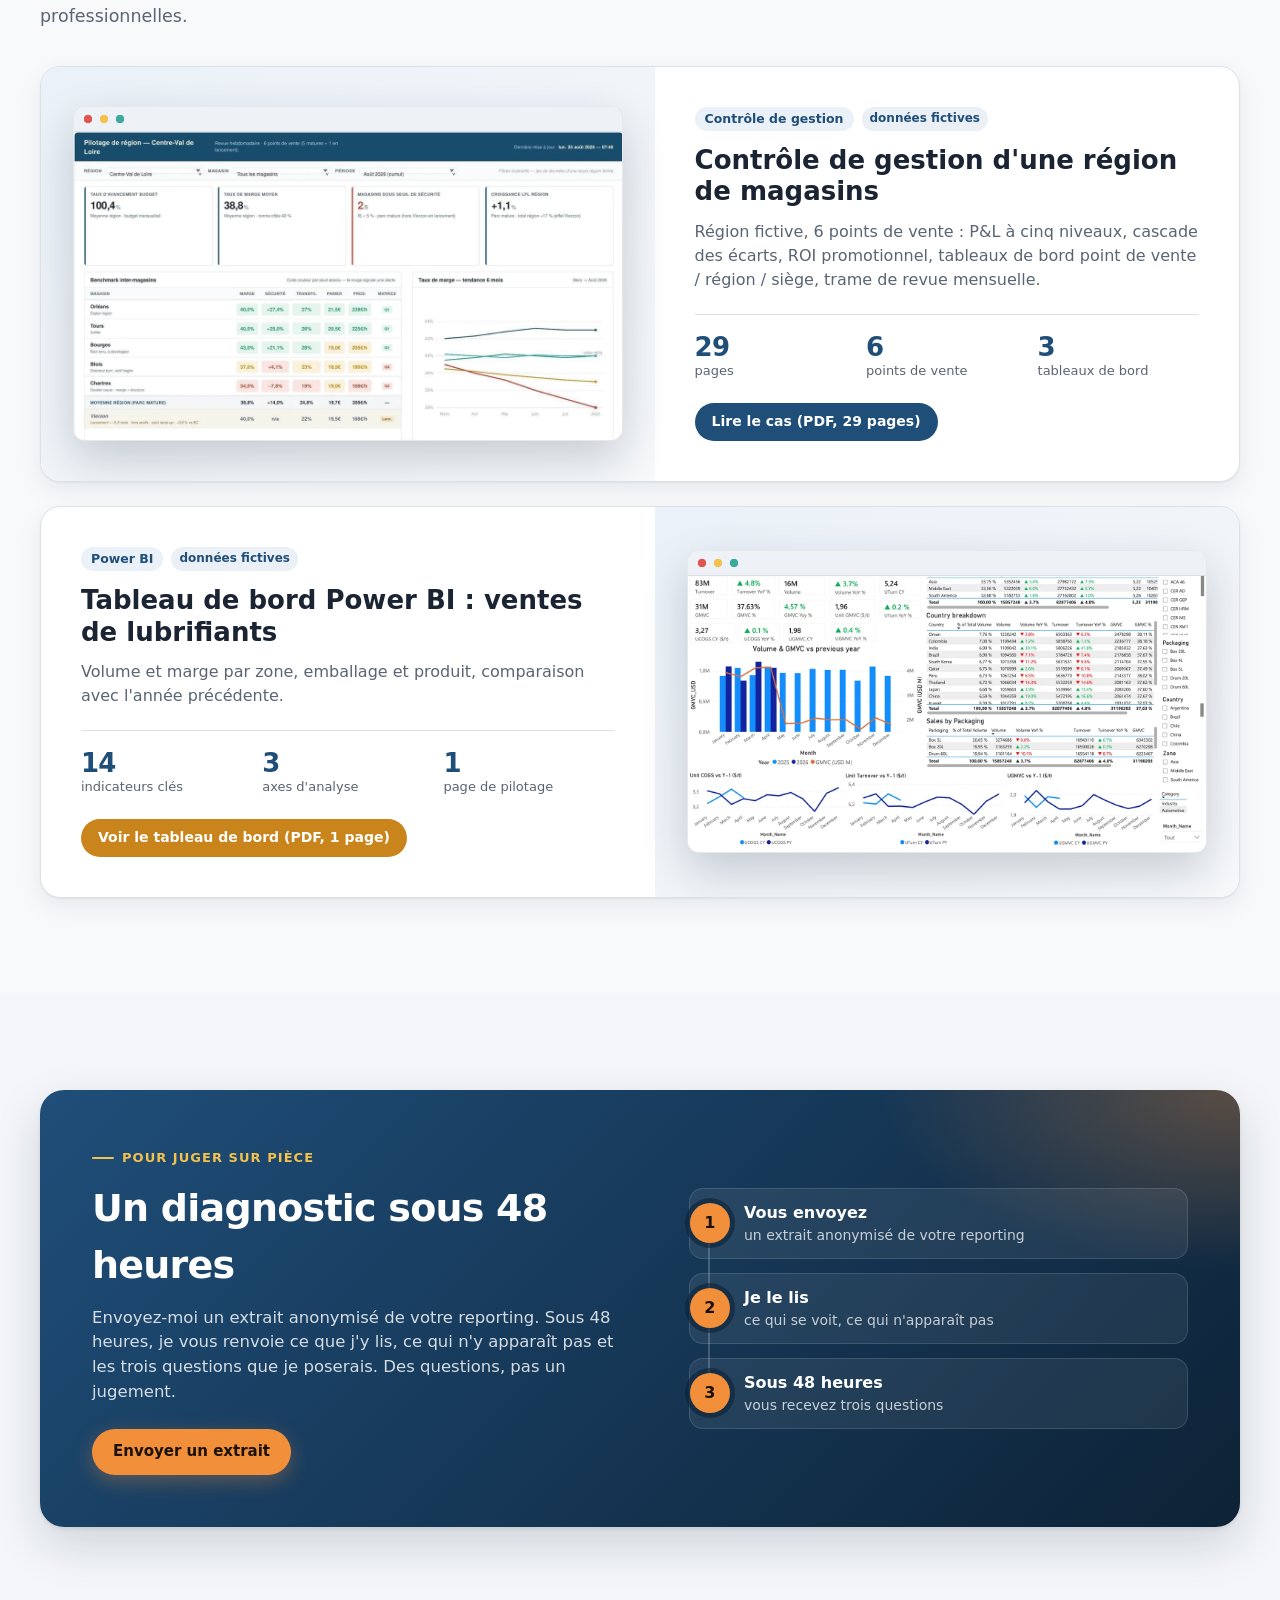
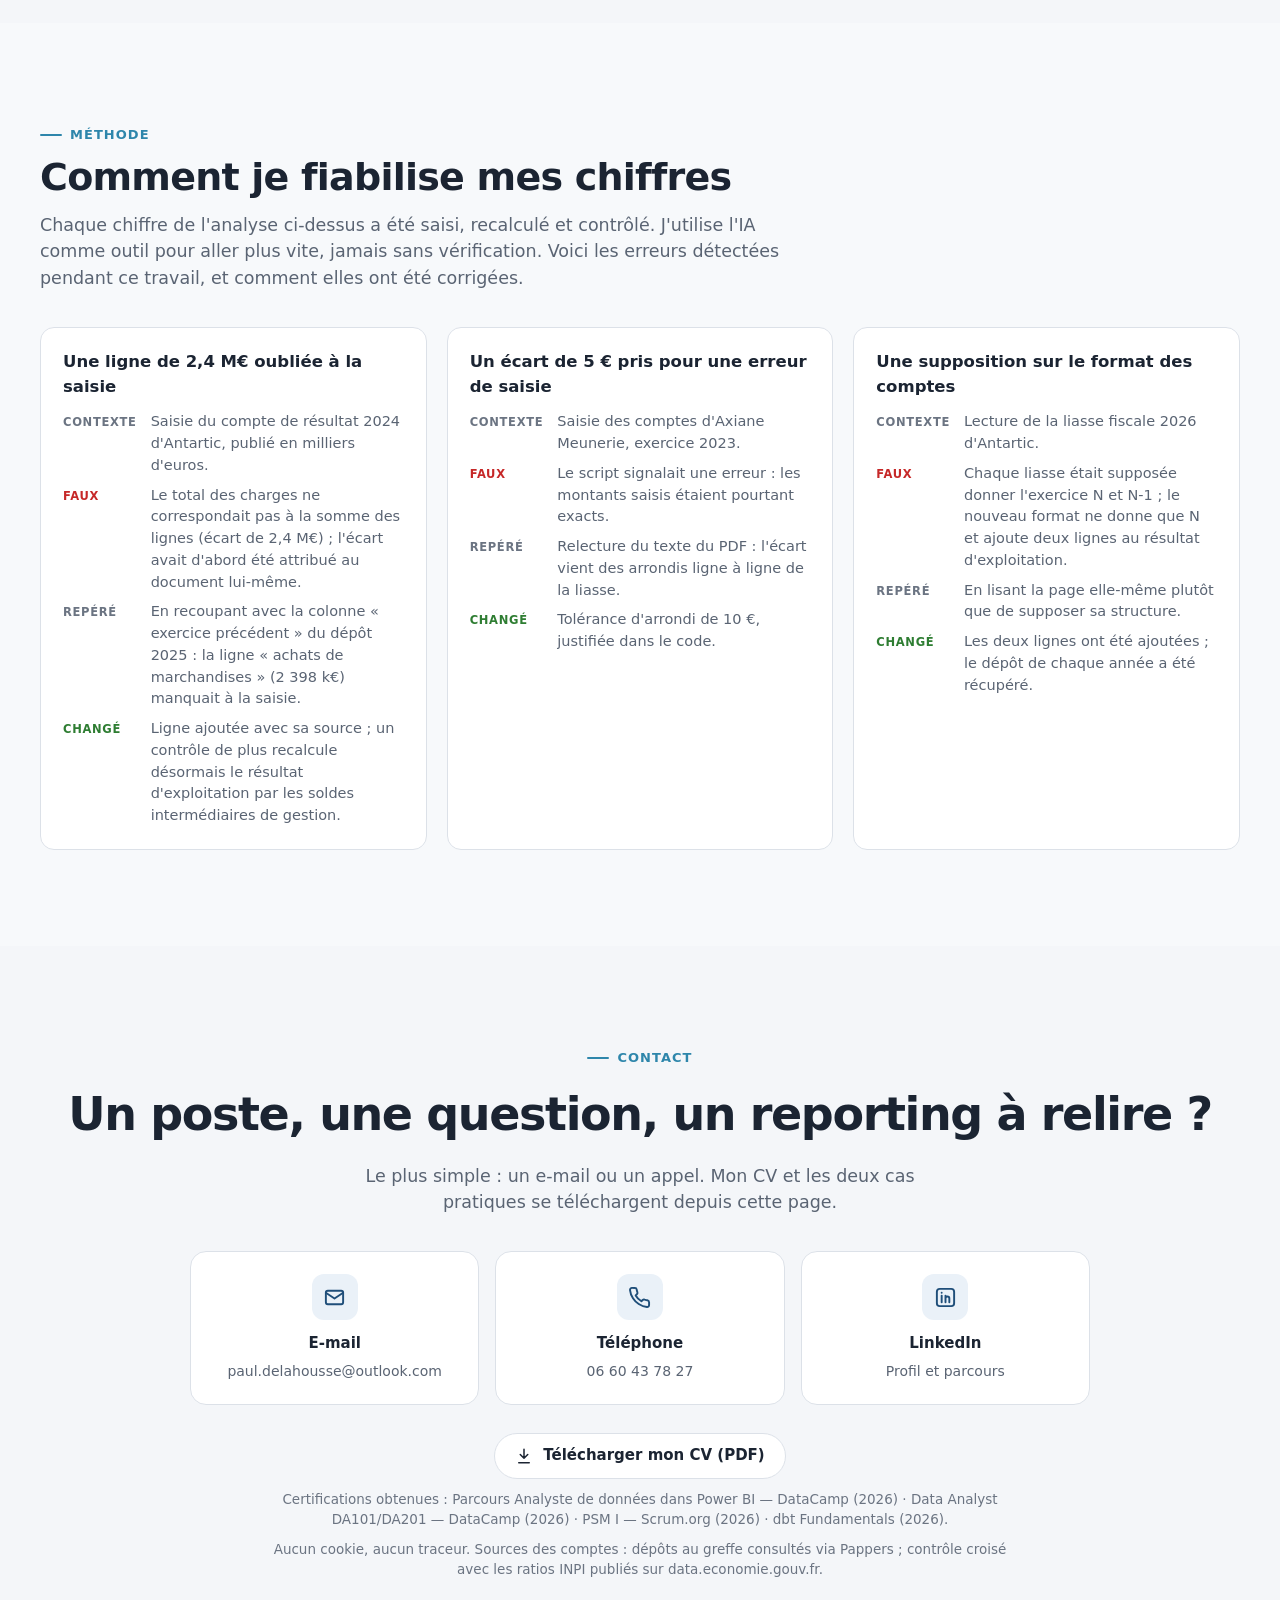
==== commit 5723ad98: "v20261006a : nouvel accueil (tableau de bord en vitrine)" ====
--- a/index.html
+++ b/index.html
@@ -5,99 +5,170 @@
 <meta name="viewport" content="width=device-width, initial-scale=1">
 <title>Paul Delahousse — contrôle de gestion</title>
 <meta name="description" content="Contrôle de gestion et données : analyse des comptes publics de six entreprises du Loiret, chaque chiffre relié à sa source.">
-<link rel="stylesheet" href="style.css?v=20261005c">
+<meta name="theme-color" content="#0D2236">
+<link rel="stylesheet" href="style.css?v=20261006a">
+<link rel="stylesheet" href="accueil.css?v=20261006a">
 </head>
 <body>
-<nav class="barre-haut" aria-label="Navigation">
-  <div class="wrap barre-contenu">
-    <a class="marque" href="#">Paul Delahousse <span>· contrôle de gestion &amp; données</span></a>
-    <span class="liens"><a href="#parcours">Parcours</a><a href="#analyse">Analyses</a><a href="#cas">Cas pratiques</a><a href="#ia">Méthode</a><a href="#contact">Contact</a></span>
+<nav class="ac-nav" aria-label="Navigation">
+  <div class="ac-wrap ac-nav-in">
+    <a class="ac-marque" href="#"><span class="ac-mono">PD</span><span>Paul Delahousse<small>Contrôle de gestion &amp; données</small></span></a>
+    <span class="ac-liens"><a href="#analyse">Analyses</a><a href="#services">Services</a><a href="#parcours">Parcours</a><a href="#cas">Cas pratiques</a><a class="ac-btn ac-btn-plein ac-btn-petit" href="#contact">Me contacter</a></span>
   </div>
 </nav>
-<div class="wrap">
 
-  <div class="hero">
-    <!-- 1. Bandeau : le terrain commercial d'abord -->
-    <header class="bandeau">
-      <p class="surtitre">Contrôle de gestion &amp; données · Orléans</p>
-      <h1 id="nom">Paul Delahousse</h1>
-      <p class="accroche" id="accroche"></p>
-      <p class="muted" id="sous-accroche"></p>
-      <p class="actions">
-        <a class="bouton" href="#analyse">Voir les 6 analyses</a>
-        <a class="bouton secondaire" id="lien-cv-haut" href="#">Télécharger mon CV</a>
+<!-- 1. Haut de page : la promesse, et le tableau de bord en vitrine -->
+<header class="ac-hero">
+  <div class="ac-wrap ac-hero-grille">
+    <div class="ac-hero-texte">
+      <p class="ac-dispo"><span class="ac-point" aria-hidden="true"></span>En recherche active · Orléans et alentours</p>
+      <p class="ac-role"><span id="nom">Paul Delahousse</span> · contrôle de gestion &amp; données</p>
+      <h1>Je fais le lien entre la performance commerciale <span class="ac-degrade">et les coûts.</span></h1>
+      <p class="ac-chapo" id="accroche"></p>
+      <p class="ac-actions">
+        <a class="ac-btn ac-btn-plein" href="#analyse">Voir les 6 analyses <svg viewBox="0 0 24 24" fill="none" stroke="currentColor" stroke-width="2" stroke-linecap="round" stroke-linejoin="round" aria-hidden="true"><path d="M5 12h14M13 6l6 6-6 6"/></svg></a>
+        <a class="ac-btn ac-btn-clair" id="lien-cv-haut" href="#"><svg viewBox="0 0 24 24" fill="none" stroke="currentColor" stroke-width="2" stroke-linecap="round" stroke-linejoin="round" aria-hidden="true"><path d="M12 3v12M7 10l5 5 5-5M5 21h14"/></svg> Télécharger mon CV</a>
       </p>
+      <p class="ac-contacts" id="contact-haut"></p>
       <p class="role" id="role" hidden></p>
-      <p class="contact-ligne" id="contact-haut"></p>
-      <p class="perso" id="perso" hidden></p>
-    </header>
+      <p class="ac-perso" id="perso" hidden></p>
+    </div>
+    <div class="ac-vitrine" id="vitrine" role="region" aria-label="Aperçu du tableau de bord">
+      <div class="ac-v-tete"><div><b id="v-nom">Six entreprises du Loiret</b><span id="v-lieu">comptes déposés au greffe</span></div>
+        <button type="button" class="ac-v-pause" id="v-pause" aria-pressed="false">Pause</button></div>
+      <div class="ac-v-puces" id="v-puces" role="group" aria-label="Choisir une entreprise"></div>
+      <div class="ac-v-corps">
+        <div class="ac-v-kpi" style="--k:#1F4E79"><small>Chiffre d'affaires</small><strong id="v-ca">—</strong><svg id="v-spark" viewBox="0 0 120 34" preserveAspectRatio="none" aria-hidden="true"></svg></div>
+        <div class="ac-v-kpi" style="--k:#F28F3B"><small>Évolution sur un an</small><strong id="v-ev">—</strong><span id="v-ev2"></span></div>
+        <div class="ac-v-kpi" style="--k:#2E86AB"><small>Valeur ajoutée / CA</small><strong id="v-va">—</strong><span>richesse créée par euro vendu</span></div>
+        <div class="ac-v-ent"><p class="ac-v-titre" id="v-ent-t">Sur 100 € vendus</p>
+          <div class="ac-v-ligne"><span>Valeur ajoutée</span><div class="ac-v-piste"><span id="v-e1" style="background:#2E86AB"></span></div><em id="v-e1v"></em></div>
+          <div class="ac-v-ligne"><span>Excédent brut d'exploitation</span><div class="ac-v-piste"><span id="v-e2" style="background:#6A4C93"></span></div><em id="v-e2v"></em></div>
+          <div class="ac-v-ligne"><span>Résultat d'exploitation</span><div class="ac-v-piste"><span id="v-e3" style="background:#3BA99C"></span></div><em id="v-e3v"></em></div>
+        </div>
+        <div class="ac-v-question"><b>La question que je poserais</b><span id="v-q"></span></div>
+      </div>
+      <p class="ac-v-pied"><span>Source : comptes déposés au greffe</span><a href="#analyse" id="v-lien">Voir l'analyse complète →</a></p>
+    </div>
+  </div>
+  <div class="ac-ruban" id="ruban" role="marquee" aria-label="Un constat par entreprise"></div>
+</header>
 
-    <!-- 2. L'offre, visible sans défiler -->
-    <section id="offre" aria-labelledby="t-offre">
-      <h2 id="t-offre">Pour commencer sans risque</h2>
-      <div class="offres" id="offres"></div>
-    </section>
-  </div>
+<!-- Chiffres clés -->
+<section class="ac-chiffres" aria-label="Le travail en chiffres">
+  <div class="ac-wrap"><div id="chiffres" class="ac-chiffres-grille"></div></div>
+</section>
 
-  <!-- 1 bis. Parcours : 2026 (transition vers le contrôle de gestion), puis les postes -->
-  <section id="parcours" aria-labelledby="t-parcours">
-    <h2 id="t-parcours">Parcours : du terrain commercial au contrôle de gestion</h2>
-    <div class="parcours-grille" id="parcours-contenu"></div>
-  </section>
-
-  <section class="chiffres" id="chiffres" aria-label="Le travail en chiffres"></section>
-
-  <!-- 3. Analyse sur comptes publics -->
-  <section id="analyse" aria-labelledby="t-analyse">
-    <h2 id="t-analyse">Six entreprises du Loiret, lues dans leurs comptes publics</h2>
-    <p class="muted small">Comptes déposés au greffe, trois exercices. Chaque montant a été saisi avec sa page, chaque ratio est recalculé par script. Une donnée absente est affichée « non publiée », jamais estimée. Des questions, pas de jugement.</p>
-    <div class="choix" id="choix" role="group" aria-label="Choisir une entreprise"></div>
-    <div id="fiche" aria-live="polite"></div>
-  </section>
-
-  <!-- 4. Cas pratiques : données fictives, accessibles directement -->
-  <section id="cas" aria-labelledby="t-cas">
-    <h2 id="t-cas">Cas pratiques</h2>
-    <p class="muted small">Deux cas construits de bout en bout, sur des <b>données fictives</b>. Ce sont des exercices, pas des expériences professionnelles.</p>
-    <div class="cas-grille">
-      <article class="carte cas-carte">
-        <p><span class="tag">données fictives</span></p>
-        <h3>Contrôle de gestion d'une région de magasins</h3>
-        <p class="small">Région fictive, 6 points de vente : P&amp;L à cinq niveaux, cascade des écarts, ROI promotionnel, tableaux de bord point de vente / région / siège, trame de revue mensuelle.</p>
-        <p><a class="bouton" href="cas-controle-de-gestion-retail.pdf">Lire le cas (PDF, 29 pages)</a></p>
-      </article>
-      <article class="carte cas-carte">
-        <p><span class="tag">données fictives</span></p>
-        <h3>Tableau de bord Power BI : ventes de lubrifiants</h3>
-        <p class="small">Volume et marge par zone, emballage et produit, comparaison avec l'année précédente. Données fictives de l'exercice.</p>
-        <p><a class="bouton" href="cas-power-bi-lubrifiants.pdf">Voir le tableau de bord (PDF, 1 page)</a></p>
-      </article>
+<main>
+  <!-- 2. Services, avec une cascade réelle en exemple -->
+  <section class="ac-section" id="services" aria-labelledby="t-services">
+    <div class="ac-wrap">
+      <div class="ac-entete"><p class="ac-sur">Ce que j'apporte</p><h2 id="t-services">Des chiffres fiables, lus avec le regard du terrain</h2>
+        <p>Cinq ans au contact des clients et des équipes commerciales en grande consommation, puis une année consacrée aux chiffres : je sais d'où vient un écart, et à qui poser la question.</p></div>
+      <p class="ac-glisser" aria-hidden="true">Faites glisser →</p>
+      <div class="ac-services">
+        <article class="ac-service" style="--c:#1F4E79"><div class="ac-ico"><svg viewBox="0 0 24 24" fill="none" stroke="currentColor" stroke-width="2" stroke-linecap="round" stroke-linejoin="round" aria-hidden="true"><path d="M4 20V10M10 20V4M16 20v-7M22 20H2"/></svg></div><h3>Analyse des écarts</h3><p>Volume, prix, coûts : d'où vient l'écart entre le réalisé, le budget et l'année précédente.</p></article>
+        <article class="ac-service" style="--c:#2E8B80"><div class="ac-ico"><svg viewBox="0 0 24 24" fill="none" stroke="currentColor" stroke-width="2" stroke-linecap="round" stroke-linejoin="round" aria-hidden="true"><rect x="3" y="3" width="18" height="18" rx="2"/><path d="M3 9h18M9 21V9"/></svg></div><h3>Tableaux de bord</h3><p>Power BI et Excel : peu d'indicateurs, chacun relié à sa source et à une décision.</p></article>
+        <article class="ac-service" style="--c:#C9651A"><div class="ac-ico"><svg viewBox="0 0 24 24" fill="none" stroke="currentColor" stroke-width="2" stroke-linecap="round" stroke-linejoin="round" aria-hidden="true"><circle cx="12" cy="12" r="9"/><path d="M12 7v10M9 10h4.5a1.5 1.5 0 0 1 0 3h-3a1.5 1.5 0 0 0 0 3H15"/></svg></div><h3>Marges et rentabilité</h3><p>Par client, produit ou point de vente, du chiffre d'affaires jusqu'au résultat.</p></article>
+        <article class="ac-service" style="--c:#6A4C93"><div class="ac-ico"><svg viewBox="0 0 24 24" fill="none" stroke="currentColor" stroke-width="2" stroke-linecap="round" stroke-linejoin="round" aria-hidden="true"><path d="M9 12l2 2 4-4"/><circle cx="12" cy="12" r="9"/></svg></div><h3>Fiabilisation</h3><p>Chaque chiffre recalculé et contrôlé avant d'être présenté, chaque erreur notée.</p></article>
+      </div>
+      <figure class="ac-cascade" id="cascade-accueil" hidden>
+        <figcaption><p class="ac-sur">Exemple tiré des analyses</p><h3 id="casc-titre">Exemple de cascade</h3><p id="casc-texte"></p><a href="#analyse" id="casc-lien">Voir l'analyse complète →</a></figcaption>
+        <div class="ac-cascade-graphe"><svg id="casc-svg" role="img"></svg><p class="ac-note" id="casc-source"></p></div>
+      </figure>
     </div>
   </section>
 
-  <!-- 5. Mission association : masquée tant qu'elle n'existe pas -->
-  <section id="mission" aria-labelledby="t-mission" hidden>
-    <h2 id="t-mission">Mission bénévole en contrôle de gestion</h2>
-    <p id="mission-texte"></p>
-    <p id="mission-attestation"></p>
+  <!-- 3. Parcours : 2026 (transition vers le contrôle de gestion), puis les postes -->
+  <section class="ac-section ac-alt" id="parcours" aria-labelledby="t-parcours">
+    <div class="ac-wrap">
+      <div class="ac-entete ac-entete-photo">
+        <img class="ac-photo" src="paul.webp" width="640" height="800" alt="Portrait de Paul Delahousse">
+        <div><p class="ac-sur">Parcours</p><h2 id="t-parcours">Du terrain commercial au contrôle de gestion</h2>
+          <p>Cinq ans côté terrain, chez Buitoni, Mondelez puis Tricotage des Vosges : j'ai vu les chiffres depuis le terrain. En 2026, j'ai appris à les construire.</p></div>
+      </div>
+      <div class="parcours-grille" id="parcours-contenu"></div>
+    </div>
   </section>
 
-  <!-- 6. Méthode : comment je fiabilise mes chiffres (en fin de page) -->
-  <section id="ia" aria-labelledby="t-ia">
-    <h2 id="t-ia">Comment je fiabilise mes chiffres</h2>
-    <p class="muted small">Chaque chiffre de l'analyse ci-dessus a été saisi, recalculé et contrôlé. J'utilise l'IA comme outil pour aller plus vite, jamais sans vérification. Voici les erreurs détectées pendant ce travail, et comment elles ont été corrigées.</p>
-    <div class="journal" id="journal"></div>
+  <!-- 4. Analyse sur comptes publics -->
+  <section class="ac-section" id="analyse" aria-labelledby="t-analyse">
+    <div class="ac-wrap">
+      <div class="ac-entete"><p class="ac-sur">Analyses</p><h2 id="t-analyse">Six entreprises du Loiret, lues dans leurs comptes publics</h2>
+        <p>Comptes déposés au greffe, trois exercices. Chaque montant a été saisi avec sa page, chaque ratio est recalculé par script. Une donnée absente est affichée « non publiée », jamais estimée. Des questions, pas de jugement.</p></div>
+      <div class="choix" id="choix" role="group" aria-label="Choisir une entreprise"></div>
+      <div id="fiche" aria-live="polite"></div>
+    </div>
   </section>
 
-  <!-- 7. CV + contact -->
-  <footer id="contact">
-    <p><a class="bouton" id="lien-cv" href="#">Télécharger mon CV (PDF)</a></p>
-    <p id="contact-bas"></p>
-    <p class="small" id="certifs"></p>
-    <p class="small">Aucun cookie, aucun traceur. Sources des comptes : dépôts au greffe consultés via Pappers ; contrôle croisé avec les ratios INPI publiés sur data.economie.gouv.fr.</p>
-  </footer>
-</div>
+  <!-- 5. Cas pratiques : données fictives, accessibles directement -->
+  <section class="ac-section ac-alt" id="cas" aria-labelledby="t-cas">
+    <div class="ac-wrap">
+      <div class="ac-entete"><p class="ac-sur">Cas pratiques</p><h2 id="t-cas">Deux cas construits de bout en bout</h2>
+        <p>Sur des <b>données fictives</b> : ce sont des exercices, pas des expériences professionnelles.</p></div>
+      <div class="ac-cas-liste">
+        <article class="ac-cas" style="--c:#1F4E79">
+          <a class="ac-cas-visuel" href="cas-controle-de-gestion-retail.pdf" aria-label="Lire le cas : contrôle de gestion d'une région de magasins"><span class="ac-navigateur"><img src="apercu-cas-retail.webp" width="1200" height="676" loading="lazy" alt="Tableau de bord hebdomadaire de la région, extrait du cas"></span></a>
+          <div class="ac-cas-texte">
+            <p class="ac-tags"><span class="ac-tag-fort">Contrôle de gestion</span> <span class="tag">données fictives</span></p>
+            <h3>Contrôle de gestion d'une région de magasins</h3>
+            <p>Région fictive, 6 points de vente : P&amp;L à cinq niveaux, cascade des écarts, ROI promotionnel, tableaux de bord point de vente / région / siège, trame de revue mensuelle.</p>
+            <div class="ac-mesures"><div><strong>29</strong><span>pages</span></div><div><strong>6</strong><span>points de vente</span></div><div><strong>3</strong><span>tableaux de bord</span></div></div>
+            <p class="ac-cas-bas"><a class="ac-btn ac-btn-petit ac-btn-c" href="cas-controle-de-gestion-retail.pdf">Lire le cas (PDF, 29 pages)</a></p>
+          </div>
+        </article>
+        <article class="ac-cas" style="--c:#C9851B">
+          <a class="ac-cas-visuel" href="cas-power-bi-lubrifiants.pdf" aria-label="Voir le tableau de bord Power BI"><span class="ac-navigateur"><img src="apercu-power-bi.webp" width="1400" height="746" loading="lazy" alt="Tableau de bord Power BI : volume et marge par zone"></span></a>
+          <div class="ac-cas-texte">
+            <p class="ac-tags"><span class="ac-tag-fort">Power BI</span> <span class="tag">données fictives</span></p>
+            <h3>Tableau de bord Power BI : ventes de lubrifiants</h3>
+            <p>Volume et marge par zone, emballage et produit, comparaison avec l'année précédente.</p>
+            <div class="ac-mesures"><div><strong>14</strong><span>indicateurs clés</span></div><div><strong>3</strong><span>axes d'analyse</span></div><div><strong>1</strong><span>page de pilotage</span></div></div>
+            <p class="ac-cas-bas"><a class="ac-btn ac-btn-petit ac-btn-c" href="cas-power-bi-lubrifiants.pdf">Voir le tableau de bord (PDF, 1 page)</a></p>
+          </div>
+        </article>
+      </div>
+    </div>
+  </section>
+
+  <!-- 6. Offre : diagnostic sous 48 heures (et immersion quand elle sera validée) -->
+  <section class="ac-section" id="offre" aria-label="Diagnostic sous 48 heures">
+    <div class="ac-wrap"><div class="ac-offre" id="offres"></div></div>
+  </section>
+
+  <!-- 7. Mission association : masquée tant qu'elle n'existe pas -->
+  <section class="ac-section" id="mission" aria-labelledby="t-mission" hidden>
+    <div class="ac-wrap">
+      <h2 id="t-mission">Mission bénévole en contrôle de gestion</h2>
+      <p id="mission-texte"></p>
+      <p id="mission-attestation"></p>
+    </div>
+  </section>
+
+  <!-- 8. Méthode : comment je fiabilise mes chiffres (en fin de page) -->
+  <section class="ac-section ac-alt" id="ia" aria-labelledby="t-ia">
+    <div class="ac-wrap">
+      <div class="ac-entete"><p class="ac-sur">Méthode</p><h2 id="t-ia">Comment je fiabilise mes chiffres</h2>
+        <p>Chaque chiffre de l'analyse ci-dessus a été saisi, recalculé et contrôlé. J'utilise l'IA comme outil pour aller plus vite, jamais sans vérification. Voici les erreurs détectées pendant ce travail, et comment elles ont été corrigées.</p></div>
+      <p class="ac-glisser" aria-hidden="true">Faites glisser →</p>
+      <div class="journal" id="journal"></div>
+    </div>
+  </section>
+</main>
+
+<!-- 9. CV + contact -->
+<footer class="ac-contact" id="contact">
+  <div class="ac-wrap">
+    <p class="ac-sur">Contact</p>
+    <h2>Un poste, une question, un reporting à relire ?</h2>
+    <p class="ac-chapo-contact">Le plus simple : un e-mail ou un appel. Mon CV et les deux cas pratiques se téléchargent depuis cette page.</p>
+    <div class="ac-contact-cartes" id="contact-bas"></div>
+    <p class="ac-actions ac-centre"><a class="ac-btn ac-btn-ligne" id="lien-cv" href="#"><svg viewBox="0 0 24 24" fill="none" stroke="currentColor" stroke-width="2" stroke-linecap="round" stroke-linejoin="round" aria-hidden="true"><path d="M12 3v12M7 10l5 5 5-5M5 21h14"/></svg> Télécharger mon CV (PDF)</a></p>
+    <p class="ac-note" id="certifs"></p>
+    <p class="ac-note">Aucun cookie, aucun traceur. Sources des comptes : dépôts au greffe consultés via Pappers ; contrôle croisé avec les ratios INPI publiés sur data.economie.gouv.fr.</p>
+  </div>
+</footer>
 <div class="bulle" id="bulle" role="tooltip" hidden></div>
-<script src="app.js?v=20261005c"></script>
+<script src="app.js?v=20261006a"></script>
 </body>
 </html>
--- a/accueil.css
+++ b/accueil.css
@@ -0,0 +1,287 @@
+/* Accueil contrôle de gestion : habillage inspiré des sites de contrôleurs de gestion indépendants.
+   Se superpose à style.css (design system Power BI), qui reste la référence du tableau de bord.
+   Haut de page : promesse + tableau de bord en vitrine ; ensuite le langage visuel de la page BA. */
+:root {
+  --ac-nuit: #0D2236;
+  --ac-navy-2: #163A5C;
+  --ac-orange: #F28F3B;
+  --ac-or: #F2C14E;
+  --ac-ombre: 0 1px 2px rgba(16, 32, 52, .06), 0 8px 24px rgba(16, 32, 52, .07);
+  --ac-ombre-forte: 0 2px 4px rgba(16, 32, 52, .08), 0 18px 48px rgba(16, 32, 52, .16);
+  --ac-carte: #FFFFFF;
+  --ac-teinte: #EAF1F8;
+  --ac-titre-lien: #1F4E79;
+}
+@media (prefers-color-scheme: dark) {
+  :root:not([data-theme="light"]) { --ac-carte: #1B2432; --ac-teinte: #1F3047; --ac-titre-lien: #8FB3DE;
+    --ac-ombre: 0 1px 2px rgba(0, 0, 0, .3), 0 8px 24px rgba(0, 0, 0, .25); --ac-ombre-forte: 0 2px 4px rgba(0, 0, 0, .3), 0 18px 48px rgba(0, 0, 0, .45); }
+}
+:root[data-theme="dark"] { --ac-carte: #1B2432; --ac-teinte: #1F3047; --ac-titre-lien: #8FB3DE;
+  --ac-ombre: 0 1px 2px rgba(0, 0, 0, .3), 0 8px 24px rgba(0, 0, 0, .25); --ac-ombre-forte: 0 2px 4px rgba(0, 0, 0, .3), 0 18px 48px rgba(0, 0, 0, .45); }
+
+html { scroll-behavior: smooth; scroll-padding-top: 76px; }
+body { -webkit-font-smoothing: antialiased; overflow-x: hidden; }
+.ac-wrap { width: min(1200px, 100% - 32px); margin-inline: auto; }
+.ac-section { padding: clamp(56px, 8vw, 96px) 0; }
+.ac-alt { background: var(--alt); }
+.ac-entete { max-width: 760px; margin-bottom: 36px; }
+.ac-entete h2 { font-size: clamp(26px, 3.6vw, 38px); font-weight: 760; letter-spacing: -.02em; line-height: 1.15; margin: 0; text-wrap: balance; }
+.ac-entete p:not(.ac-sur) { margin: 12px 0 0; font-size: 17.5px; color: var(--muted); }
+.ac-sur { display: inline-flex; align-items: center; gap: 8px; margin: 0 0 12px; font-size: 13px; font-weight: 700; letter-spacing: .08em; text-transform: uppercase; color: #2E86AB; }
+.ac-sur::before { content: ""; width: 22px; height: 2px; background: currentColor; border-radius: 2px; }
+.ac-note { font-size: 13.5px; color: var(--faint); margin: 10px 0 0; }
+
+/* Boutons */
+.ac-btn { display: inline-flex; align-items: center; justify-content: center; gap: 10px; min-height: 46px; padding: 0 20px; border-radius: 999px; font-weight: 650; font-size: 15px;
+  border: 1.5px solid transparent; text-decoration: none !important; white-space: nowrap; transition: transform .15s ease, box-shadow .15s ease, background-color .15s; cursor: pointer; }
+.ac-btn svg { width: 18px; height: 18px; flex: none; }
+.ac-btn:hover { transform: translateY(-1px); }
+.ac-btn-plein { background: var(--ac-orange); color: #1B1206; box-shadow: 0 6px 20px rgba(242, 143, 59, .32); }
+.ac-btn-plein:hover { background: #F59B4E; }
+.ac-btn-clair { border-color: rgba(255, 255, 255, .35); color: #fff; background: rgba(255, 255, 255, .06); }
+.ac-btn-clair:hover { background: rgba(255, 255, 255, .14); }
+.ac-btn-ligne { border-color: var(--line); color: var(--ink); background: var(--ac-carte); }
+.ac-btn-ligne:hover { border-color: var(--link); color: var(--link); }
+.ac-btn-petit { min-height: 38px; padding: 0 16px; font-size: 14px; }
+.ac-btn-c { background: var(--c); color: #fff; }
+
+/* Barre du haut : toujours opaque */
+.ac-nav { position: sticky; top: 0; z-index: 30; background: rgba(13, 34, 54, .96); -webkit-backdrop-filter: blur(10px); backdrop-filter: blur(10px); }
+.ac-nav-in { display: flex; align-items: center; justify-content: space-between; gap: 14px; min-height: 64px; }
+.ac-marque { display: inline-flex; align-items: center; gap: 12px; color: #fff; font-weight: 700; text-decoration: none; }
+.ac-marque small { display: block; font-weight: 500; font-size: 12px; color: rgba(255, 255, 255, .65); }
+.ac-mono { width: 34px; height: 34px; border-radius: 10px; display: grid; place-items: center; background: linear-gradient(135deg, var(--ac-orange), var(--ac-or)); color: var(--ac-nuit); font-weight: 800; font-size: 13px; }
+.ac-liens { display: flex; align-items: center; gap: 4px; }
+.ac-liens a:not(.ac-btn) { color: rgba(255, 255, 255, .82); text-decoration: none; font-size: 14.5px; font-weight: 550; padding: 8px 12px; border-radius: 8px; }
+.ac-liens a:not(.ac-btn):hover { color: #fff; background: rgba(255, 255, 255, .08); }
+.ac-liens .ac-btn { margin-left: 8px; }
+.ac-nav a:focus-visible { outline-color: #fff; }
+@media (max-width: 900px) { .ac-liens a:not(.ac-btn) { display: none; } }
+@media (max-width: 420px) { .ac-marque small { display: none; } }
+
+/* Haut de page */
+.ac-hero { position: relative; color: #fff; padding: 56px 0 0; overflow: hidden;
+  background: radial-gradient(1000px 500px at 90% 0%, rgba(46, 134, 171, .42), transparent 60%), radial-gradient(700px 480px at 0% 100%, rgba(106, 76, 147, .3), transparent 60%), linear-gradient(160deg, var(--ac-nuit), var(--ac-navy-2) 55%, #1F4E79); }
+.ac-hero::before { content: ""; position: absolute; top: 0; right: 0; bottom: 0; left: 0; background-image: radial-gradient(rgba(255, 255, 255, .08) 1px, transparent 1px); background-size: 24px 24px; pointer-events: none;
+  -webkit-mask-image: linear-gradient(180deg, #000, transparent 85%); mask-image: linear-gradient(180deg, #000, transparent 85%); }
+.ac-hero-grille { position: relative; display: grid; grid-template-columns: minmax(0, .95fr) minmax(0, 1.05fr); gap: clamp(28px, 5vw, 64px); align-items: center; padding-bottom: 72px; }
+.ac-dispo { display: inline-flex; align-items: center; gap: 10px; margin: 0; padding: 6px 14px 6px 12px; border-radius: 999px; background: rgba(255, 255, 255, .08); border: 1px solid rgba(255, 255, 255, .16); font-size: 14px; font-weight: 550; }
+.ac-point { width: 9px; height: 9px; border-radius: 50%; background: #4ADE80; animation: ac-pouls 2.2s infinite; }
+@keyframes ac-pouls { 0% { box-shadow: 0 0 0 0 rgba(74, 222, 128, .55); } 70% { box-shadow: 0 0 0 10px rgba(74, 222, 128, 0); } 100% { box-shadow: 0 0 0 0 rgba(74, 222, 128, 0); } }
+.ac-role { margin: 22px 0 0; font-size: 14px; font-weight: 700; letter-spacing: .08em; text-transform: uppercase; color: var(--ac-or); }
+.ac-hero h1 { margin: 10px 0 0; font-size: clamp(34px, 4.6vw, 54px); font-weight: 800; letter-spacing: -.035em; line-height: 1.06; text-wrap: balance; }
+.ac-degrade { background: linear-gradient(90deg, #F28F3B, #F2C14E 60%, #7DD3C0); -webkit-background-clip: text; background-clip: text; color: transparent; }
+.ac-chapo { margin: 18px 0 0; font-size: clamp(16.5px, 1.5vw, 19px); color: rgba(255, 255, 255, .82); max-width: 560px; }
+.ac-actions { display: flex; flex-wrap: wrap; gap: 12px; margin: 28px 0 0; }
+.ac-centre { justify-content: center; }
+.ac-contacts { display: flex; flex-wrap: wrap; gap: 8px 20px; margin: 24px 0 0; font-size: 14.5px; }
+.ac-contacts a { display: inline-flex; align-items: center; gap: 8px; color: rgba(255, 255, 255, .8); text-decoration: none; }
+.ac-contacts a:hover { color: #fff; }
+.ac-contacts svg { width: 16px; height: 16px; opacity: .8; }
+.ac-hero a:focus-visible, .ac-hero button:focus-visible { outline: 3px solid var(--ac-or); outline-offset: 3px; }
+.ac-perso { margin: 18px 0 0; padding: 10px 14px; border-radius: 10px; background: rgba(255, 255, 255, .1); border-left: 3px solid var(--ac-or); font-size: 15px; }
+
+/* Vitrine : mini tableau de bord, couleurs fixes (comme un rapport Power BI) */
+.ac-vitrine { background: #fff; color: #1B2432; border-radius: 14px; overflow: hidden; box-shadow: 0 30px 80px rgba(0, 0, 0, .35); border: 1px solid rgba(255, 255, 255, .2); }
+.ac-v-tete { display: flex; justify-content: space-between; align-items: center; gap: 12px; background: #1F4E79; color: #fff; padding: 12px 16px; }
+.ac-v-tete b { display: block; font-size: 16px; }
+.ac-v-tete span { font-size: 12.5px; color: rgba(255, 255, 255, .8); }
+.ac-v-pause { font: inherit; font-size: 12.5px; font-weight: 600; color: #fff; background: rgba(255, 255, 255, .12); border: 1px solid rgba(255, 255, 255, .3); border-radius: 999px; padding: 5px 12px; cursor: pointer; min-height: 32px; }
+.ac-v-puces { display: flex; gap: 6px; padding: 12px 16px 0; flex-wrap: wrap; }
+.ac-v-puces button { font: inherit; font-size: 12.5px; font-weight: 550; padding: 5px 11px; min-height: 32px; border-radius: 999px; border: 1px solid #DCE1E8; background: #F7F9FB; color: #5A6473; cursor: pointer; }
+.ac-v-puces button:hover { border-color: #1F4E79; color: #1F4E79; }
+.ac-v-puces button[aria-pressed="true"] { background: #1F4E79; border-color: #1F4E79; color: #fff; }
+.ac-v-corps { display: grid; grid-template-columns: repeat(3, minmax(0, 1fr)); gap: 10px; padding: 12px 16px 14px; }
+.ac-v-kpi { border: 1px solid #DCE1E8; border-top: 3px solid var(--k); border-radius: 8px; padding: 9px 11px; min-width: 0; }
+.ac-v-kpi small { display: block; font-size: 12px; color: #5A6473; }
+.ac-v-kpi strong { display: block; margin-top: 2px; font-size: clamp(19px, 2vw, 24px); font-weight: 700; letter-spacing: -.02em; font-variant-numeric: tabular-nums; white-space: nowrap; }
+.ac-v-kpi > span { font-size: 11.5px; color: #6B7482; line-height: 1.3; display: block; }
+.ac-v-kpi svg { display: block; width: 100%; height: 30px; margin-top: 4px; }
+.ac-v-aire { fill: #1F4E79; opacity: .08; } .ac-v-trait { fill: none; stroke: #1F4E79; stroke-width: 2; } .ac-v-pt { fill: #1F4E79; } .ac-v-fin { fill: #F28F3B; }
+.ac-neg { color: #C62828; } .ac-pos { color: #2E7D32; }
+.ac-v-ent { grid-column: 1 / -1; border: 1px solid #DCE1E8; border-radius: 8px; padding: 10px 12px; }
+.ac-v-titre { margin: 0 0 4px; font-size: 13px; font-weight: 650; }
+.ac-v-ligne { display: grid; grid-template-columns: 170px minmax(0, 1fr) 62px; gap: 10px; align-items: center; font-size: 12.5px; margin-top: 6px; }
+.ac-v-piste { height: 14px; background: #EEF1F5; border-radius: 3px; overflow: hidden; }
+.ac-v-piste span { display: block; height: 100%; width: 0; border-radius: 3px; transition: width .9s cubic-bezier(.2, .8, .2, 1); }
+.ac-v-ligne em { font-style: normal; font-weight: 700; text-align: right; font-variant-numeric: tabular-nums; }
+.ac-v-question { grid-column: 1 / -1; background: #FFF6EE; border-left: 3px solid #F28F3B; border-radius: 6px; padding: 9px 12px; font-size: 13.5px; min-height: 62px; }
+.ac-v-question b { display: block; font-size: 11px; letter-spacing: .06em; text-transform: uppercase; color: #B8571A; }
+.ac-v-pied { display: flex; flex-wrap: wrap; justify-content: space-between; gap: 6px 12px; margin: 0; padding: 0 16px 13px; font-size: 12.5px; color: #6B7482; }
+.ac-v-pied a { color: #1F4E79; font-weight: 650; }
+
+/* Ruban défilant */
+.ac-ruban { position: relative; overflow: hidden; white-space: nowrap; background: rgba(0, 0, 0, .22); border-top: 1px solid rgba(255, 255, 255, .1); padding: 13px 0; font-size: 14px; color: rgba(255, 255, 255, .82); }
+.ac-ruban-piste { display: inline-flex; gap: 48px; padding-left: 48px; animation: ac-defile 60s linear infinite; }
+.ac-ruban:hover .ac-ruban-piste { animation-play-state: paused; }
+.ac-ruban b { color: var(--ac-or); font-weight: 650; }
+@keyframes ac-defile { to { transform: translateX(-50%); } }
+
+/* Chiffres clés : carte posée à cheval sur le haut de page */
+.ac-chiffres { padding: 0; position: relative; z-index: 2; }
+.ac-chiffres-grille { margin-top: 28px; display: grid; grid-template-columns: repeat(4, minmax(0, 1fr)); background: var(--ac-carte); border: 1px solid var(--line); border-radius: 18px; box-shadow: var(--ac-ombre-forte); overflow: hidden; }
+.ac-chiffres-grille .chiffre { background: none; border: 0; border-left: 1px solid var(--line); border-radius: 0; padding: 22px 24px; }
+.ac-chiffres-grille .chiffre:first-child { border-left: 0; }
+.ac-chiffres-grille .chiffre-n { font-size: clamp(28px, 3.2vw, 38px); font-weight: 800; letter-spacing: -.03em; }
+.ac-chiffres-grille .chiffre:nth-child(2) .chiffre-n { color: var(--p2); }
+.ac-chiffres-grille .chiffre:nth-child(3) .chiffre-n { color: var(--p5); }
+.ac-chiffres-grille .chiffre:nth-child(4) .chiffre-n { color: var(--p3); }
+.ac-chiffres-grille .chiffre-l { font-size: 14.5px; }
+
+/* Services */
+.ac-services { display: grid; grid-template-columns: repeat(4, minmax(0, 1fr)); gap: 18px; }
+.ac-service { background: var(--ac-carte); border: 1px solid var(--line); border-radius: 14px; padding: 24px 22px; transition: transform .2s, box-shadow .2s; }
+.ac-service:hover { transform: translateY(-3px); box-shadow: var(--ac-ombre); }
+.ac-ico { width: 46px; height: 46px; border-radius: 12px; display: grid; place-items: center; background: var(--ac-teinte); color: var(--c, var(--link)); margin-bottom: 18px; }
+.ac-ico svg { width: 23px; height: 23px; }
+.ac-service h3 { font-size: 18px; font-weight: 720; margin: 0; }
+.ac-service p { margin: 8px 0 0; font-size: 15px; color: var(--muted); }
+
+/* Cascade d'exemple */
+.ac-cascade { margin: 28px 0 0; display: grid; grid-template-columns: minmax(0, .8fr) minmax(0, 1.2fr); gap: 28px; align-items: center; background: var(--ac-carte); border: 1px solid var(--line); border-radius: 18px; padding: clamp(20px, 3vw, 32px); box-shadow: var(--ac-ombre); }
+.ac-cascade figcaption h3 { margin: 0; font-size: clamp(19px, 2vw, 23px); font-weight: 740; line-height: 1.25; }
+.ac-cascade figcaption p:not(.ac-sur) { margin: 12px 0 14px; color: var(--muted); font-size: 15.5px; }
+.ac-cascade figcaption a { font-weight: 650; }
+.ac-cascade-graphe { min-width: 0; }
+.ac-cascade-graphe svg { display: block; width: 100%; height: auto; overflow: visible; }
+.ac-c-axe { stroke: var(--line); }
+.ac-c-barre.tot { fill: var(--p7); } .ac-c-barre.hausse { fill: var(--good); } .ac-c-barre.baisse { fill: var(--bad); }
+.ac-c-val { font-size: 12px; font-weight: 650; fill: var(--ink); text-anchor: middle; font-variant-numeric: tabular-nums; }
+.ac-c-lib { font-size: 11px; fill: var(--muted); text-anchor: middle; }
+.ac-c-unite { font-size: 11px; fill: var(--faint); }
+#casc-svg.en-attente .ac-c-barre { transform: scaleY(0); }
+#casc-svg.en-attente .ac-c-val { opacity: 0; }
+#casc-svg .ac-c-barre { transform-box: fill-box; transform-origin: center bottom; }
+#casc-svg .ac-c-barre.vers-bas { transform-origin: center top; }
+#casc-svg.joue .ac-c-barre { animation: ac-pousse .5s cubic-bezier(.2, .8, .2, 1) both; }
+#casc-svg.joue .ac-c-val { animation: ac-apparait .35s ease both; }
+@keyframes ac-pousse { from { transform: scaleY(0); } to { transform: scaleY(1); } }
+@keyframes ac-apparait { from { opacity: 0; } to { opacity: 1; } }
+
+/* Parcours : en-tête avec photo, styles du parcours repris de style.css */
+.ac-entete-photo { display: flex; gap: 24px; align-items: center; max-width: 900px; }
+.ac-photo { width: 112px; height: 112px; flex: none; border-radius: 50%; object-fit: cover; object-position: 50% 22%; border: 4px solid var(--ac-carte); box-shadow: var(--ac-ombre-forte); }
+#parcours .tuile { border-radius: 14px; padding: 20px 22px; }
+#parcours .chrono-item.actuel::before { background: var(--ac-orange); border-color: var(--ac-orange); box-shadow: 0 0 0 5px rgba(242, 143, 59, .2); }
+
+/* Analyse : le tableau de bord garde son design system */
+#analyse .dash { border-radius: 14px; box-shadow: var(--ac-ombre); }
+
+/* Cas pratiques illustrés */
+.ac-cas-liste { display: grid; gap: 24px; }
+.ac-cas { display: grid; grid-template-columns: minmax(0, 1.05fr) minmax(0, 1fr); background: var(--ac-carte); border: 1px solid var(--line); border-radius: 20px; overflow: hidden; box-shadow: var(--ac-ombre); }
+.ac-cas:nth-child(even) .ac-cas-visuel { order: 2; }
+.ac-cas-visuel { display: flex; align-items: center; padding: 32px; background: linear-gradient(150deg, var(--ac-teinte), var(--alt)); }
+.ac-navigateur { display: block; width: 100%; border-radius: 12px; overflow: hidden; background: #fff; box-shadow: 0 18px 46px rgba(16, 32, 52, .2); border: 1px solid rgba(16, 32, 52, .1); transition: transform .3s ease; }
+.ac-cas-visuel:hover .ac-navigateur { transform: translateY(-4px); }
+.ac-navigateur::before { content: ""; display: block; height: 24px; background-color: #EEF1F5; background-image: radial-gradient(circle at 14px 12px, #E2554F 4px, transparent 4.5px), radial-gradient(circle at 30px 12px, #F2C14E 4px, transparent 4.5px), radial-gradient(circle at 46px 12px, #3BA99C 4px, transparent 4.5px); background-repeat: no-repeat; border-bottom: 1px solid #DCE1E8; }
+.ac-navigateur img { display: block; width: 100%; height: auto; }
+.ac-cas-texte { padding: clamp(24px, 3.5vw, 40px); display: flex; flex-direction: column; }
+.ac-tags { display: flex; flex-wrap: wrap; gap: 8px; margin: 0; }
+.ac-tag-fort { font-size: 12.5px; font-weight: 650; padding: 3px 10px; border-radius: 999px; background: var(--ac-teinte); color: var(--ac-titre-lien); }
+.ac-cas h3 { margin: 14px 0 0; font-size: clamp(21px, 2.3vw, 26px); font-weight: 760; line-height: 1.2; }
+.ac-cas-texte > p:not(.ac-tags):not(.ac-cas-bas) { margin: 12px 0 0; color: var(--muted); }
+.ac-mesures { display: grid; grid-template-columns: repeat(3, minmax(0, 1fr)); gap: 10px; margin-top: 22px; padding-top: 18px; border-top: 1px solid var(--line); }
+.ac-mesures strong { display: block; font-size: 26px; font-weight: 800; letter-spacing: -.03em; color: var(--ac-titre-lien); line-height: 1.1; }
+.ac-mesures span { display: block; font-size: 13px; color: var(--muted); }
+.ac-cas-bas { margin: auto 0 0; padding-top: 22px; }
+
+/* Offre : diagnostic sous 48 heures */
+.ac-offre { display: grid; gap: 20px; }
+.ac-offre-bloc { position: relative; overflow: hidden; border-radius: 24px; padding: clamp(28px, 4.5vw, 52px); color: #fff; display: grid; grid-template-columns: minmax(0, 1.1fr) minmax(0, 1fr); gap: 24px 48px; align-items: center;
+  background: radial-gradient(600px 300px at 100% 0%, rgba(242, 143, 59, .32), transparent 60%), linear-gradient(135deg, #1F4E79, var(--ac-nuit)); box-shadow: var(--ac-ombre-forte); }
+.ac-offre-bloc .ac-sur { color: var(--ac-or); }
+#offre .ac-offre-bloc h2, .ac-offre-bloc h2 { margin: 0; font-size: clamp(26px, 3.4vw, 38px); font-weight: 780; letter-spacing: -.02em; }
+.ac-offre-texte p:not(.ac-sur) { margin: 12px 0 0; color: rgba(255, 255, 255, .82); font-size: 16.5px; }
+.ac-offre-bloc > .ac-btn { grid-column: 1; justify-self: start; }
+.ac-etapes48 { grid-column: 2; grid-row: 1 / span 2; list-style: none; margin: 0; padding: 0; display: grid; gap: 14px; position: relative; }
+.ac-etapes48::before { content: ""; position: absolute; left: 19px; top: 20px; bottom: 20px; width: 2px; background: rgba(255, 255, 255, .2); }
+.ac-etapes48 li { position: relative; display: grid; grid-template-columns: 40px 1fr; column-gap: 14px; align-items: center; background: rgba(255, 255, 255, .07); border: 1px solid rgba(255, 255, 255, .12); border-radius: 14px; padding: 12px 14px 12px 0; margin-left: 0; }
+.ac-etapes48 i { grid-row: span 2; width: 40px; height: 40px; border-radius: 50%; display: grid; place-items: center; font-style: normal; font-weight: 800; background: var(--ac-orange); color: #1B1206; margin-left: 0; box-shadow: 0 0 0 5px rgba(13, 34, 54, .6); }
+.ac-etapes48 b { font-size: 16px; } .ac-etapes48 span { font-size: 14px; color: rgba(255, 255, 255, .75); }
+.ac-offre-2 { background: var(--ac-carte); color: var(--ink); border: 1px solid var(--line); box-shadow: var(--ac-ombre); grid-template-columns: 1fr; }
+.ac-offre-2 .ac-offre-texte p:not(.ac-sur) { color: var(--muted); }
+
+/* Méthode : journal des erreurs */
+#ia .journal { gap: 20px; grid-template-columns: repeat(auto-fit, minmax(320px, 1fr)); }
+#ia .entree { background: var(--ac-carte); border-radius: 14px; padding: 22px; }
+#ia .entree h3 { font-size: 16.5px; font-weight: 720; margin: 0 0 12px; }
+#ia .entree dl { gap: 8px 14px; font-size: 14.5px; }
+#ia .entree dt { font-size: 11.5px; font-weight: 750; text-transform: uppercase; letter-spacing: .06em; padding-top: 3px; color: var(--faint); }
+#ia .entree dt.faux { color: var(--bad); } #ia .entree dt.change { color: var(--good); }
+#ia .entree dd { color: var(--muted); }
+.ac-glisser { display: none; margin: -20px 0 10px; font-size: 13px; font-weight: 600; color: var(--faint); }
+
+/* Contact */
+.ac-contact { padding: clamp(56px, 8vw, 96px) 0 48px; text-align: center; font-size: inherit; color: var(--ink); }
+.ac-contact h2 { margin: 0; font-size: clamp(28px, 4.4vw, 46px); font-weight: 800; letter-spacing: -.03em; text-wrap: balance; }
+.ac-chapo-contact { margin: 14px auto 0; max-width: 600px; color: var(--muted); font-size: 17.5px; }
+.ac-contact-cartes { display: grid; grid-template-columns: repeat(3, minmax(0, 1fr)); gap: 16px; margin: 36px auto 0; max-width: 900px; }
+.ac-contact-carte { display: flex; flex-direction: column; align-items: center; gap: 6px; padding: 22px 16px; border-radius: 16px; border: 1px solid var(--line); background: var(--ac-carte); color: var(--ink); text-decoration: none; transition: transform .2s, box-shadow .2s; }
+.ac-contact-carte:hover { transform: translateY(-3px); box-shadow: var(--ac-ombre); }
+.ac-contact-carte .ac-ico { margin: 0 0 6px; color: var(--link); }
+.ac-contact-carte b { font-size: 15px; } .ac-contact-carte span:last-child { font-size: 14px; color: var(--muted); overflow-wrap: anywhere; }
+.ac-contact .ac-actions { margin-top: 28px; }
+.ac-contact .ac-note { max-width: 760px; margin-inline: auto; }
+
+/* Écrans moyens */
+@media (max-width: 1080px) {
+  .ac-services { grid-template-columns: repeat(2, minmax(0, 1fr)); }
+}
+@media (max-width: 960px) {
+  .ac-hero-grille { grid-template-columns: minmax(0, 1fr); }
+  .ac-cascade, .ac-cas, .ac-offre-bloc { grid-template-columns: minmax(0, 1fr); }
+  .ac-cas:nth-child(even) .ac-cas-visuel { order: 0; }
+  .ac-etapes48 { grid-column: 1; grid-row: auto; }
+  .ac-contact-cartes { grid-template-columns: minmax(0, 1fr); max-width: 440px; }
+  .ac-contact-carte { flex-direction: row; text-align: left; justify-content: flex-start; gap: 14px; padding: 14px 16px; }
+  .ac-contact-carte .ac-ico { margin: 0; }
+  .ac-contact-carte b { min-width: 84px; }
+}
+
+/* Téléphone */
+@media (max-width: 600px) {
+  .ac-section { padding: 52px 0; }
+  .ac-entete { margin-bottom: 26px; }
+  .ac-entete p:not(.ac-sur) { font-size: 16px; }
+  .ac-hero { padding-top: 32px; }
+  .ac-hero-grille { gap: 28px; padding-bottom: 48px; }
+  .ac-hero h1 { font-size: 32px; }
+  .ac-actions .ac-btn { flex: 1 1 100%; }
+  .ac-v-corps { grid-template-columns: repeat(2, minmax(0, 1fr)); padding: 10px 12px 12px; }
+  .ac-v-kpi:nth-child(3) { grid-column: 1 / -1; }
+  .ac-v-ligne { grid-template-columns: 104px minmax(0, 1fr) 54px; }
+  .ac-v-puces { flex-wrap: nowrap; overflow-x: auto; padding: 10px 12px 2px; scrollbar-width: none; }
+  .ac-v-puces::-webkit-scrollbar { display: none; }
+  .ac-v-puces button { flex: none; }
+  .ac-v-tete, .ac-v-pied { padding-left: 12px; padding-right: 12px; }
+  .ac-chiffres-grille { grid-template-columns: repeat(2, minmax(0, 1fr)); margin-top: 20px; }
+  .ac-chiffres-grille .chiffre { padding: 16px 14px; }
+  .ac-chiffres-grille .chiffre:nth-child(3) { border-left: 0; }
+  .ac-chiffres-grille .chiffre:nth-child(n+3) { border-top: 1px solid var(--line); }
+  .ac-chiffres-grille .chiffre-n { font-size: 26px; }
+  .ac-chiffres-grille .chiffre-l { font-size: 13px; }
+  /* Carrousels : services, journal */
+  .ac-services, #ia .journal { display: flex; overflow-x: auto; -webkit-overflow-scrolling: touch; scroll-snap-type: x mandatory; gap: 12px; margin: 0 -16px; padding: 4px 16px 14px; scrollbar-width: none; }
+  .ac-services::-webkit-scrollbar, #ia .journal::-webkit-scrollbar { display: none; }
+  .ac-services > *, #ia .journal > * { flex: 0 0 84%; scroll-snap-align: start; }
+  .ac-service:hover { transform: none; }
+  .ac-glisser { display: block; }
+  .ac-entete-photo { flex-direction: column; align-items: flex-start; gap: 14px; }
+  .ac-photo { width: 84px; height: 84px; }
+  .ac-cascade-graphe { overflow-x: auto; -webkit-overflow-scrolling: touch; margin: 0 -8px; padding: 0 8px; }
+  .ac-cascade-graphe svg { min-width: 540px; }
+  .ac-cas-visuel { padding: 18px 16px; }
+  .ac-cas-texte { padding: 22px 18px; }
+  .ac-offre-bloc { padding: 26px 20px; border-radius: 18px; }
+  .ac-offre-bloc > .ac-btn { justify-self: stretch; }
+  #ia .entree dl { grid-template-columns: 1fr; gap: 2px; }
+  #ia .entree dd { margin-bottom: 8px; }
+}
+@media (prefers-reduced-motion: reduce) {
+  html { scroll-behavior: auto; }
+  .ac-point, .ac-ruban-piste { animation: none; }
+  .ac-ruban { white-space: normal; }
+  .ac-ruban-piste { flex-wrap: wrap; gap: 8px 32px; padding: 0 16px; }
+  .ac-ruban-piste span:nth-child(n+7) { display: none; }
+}
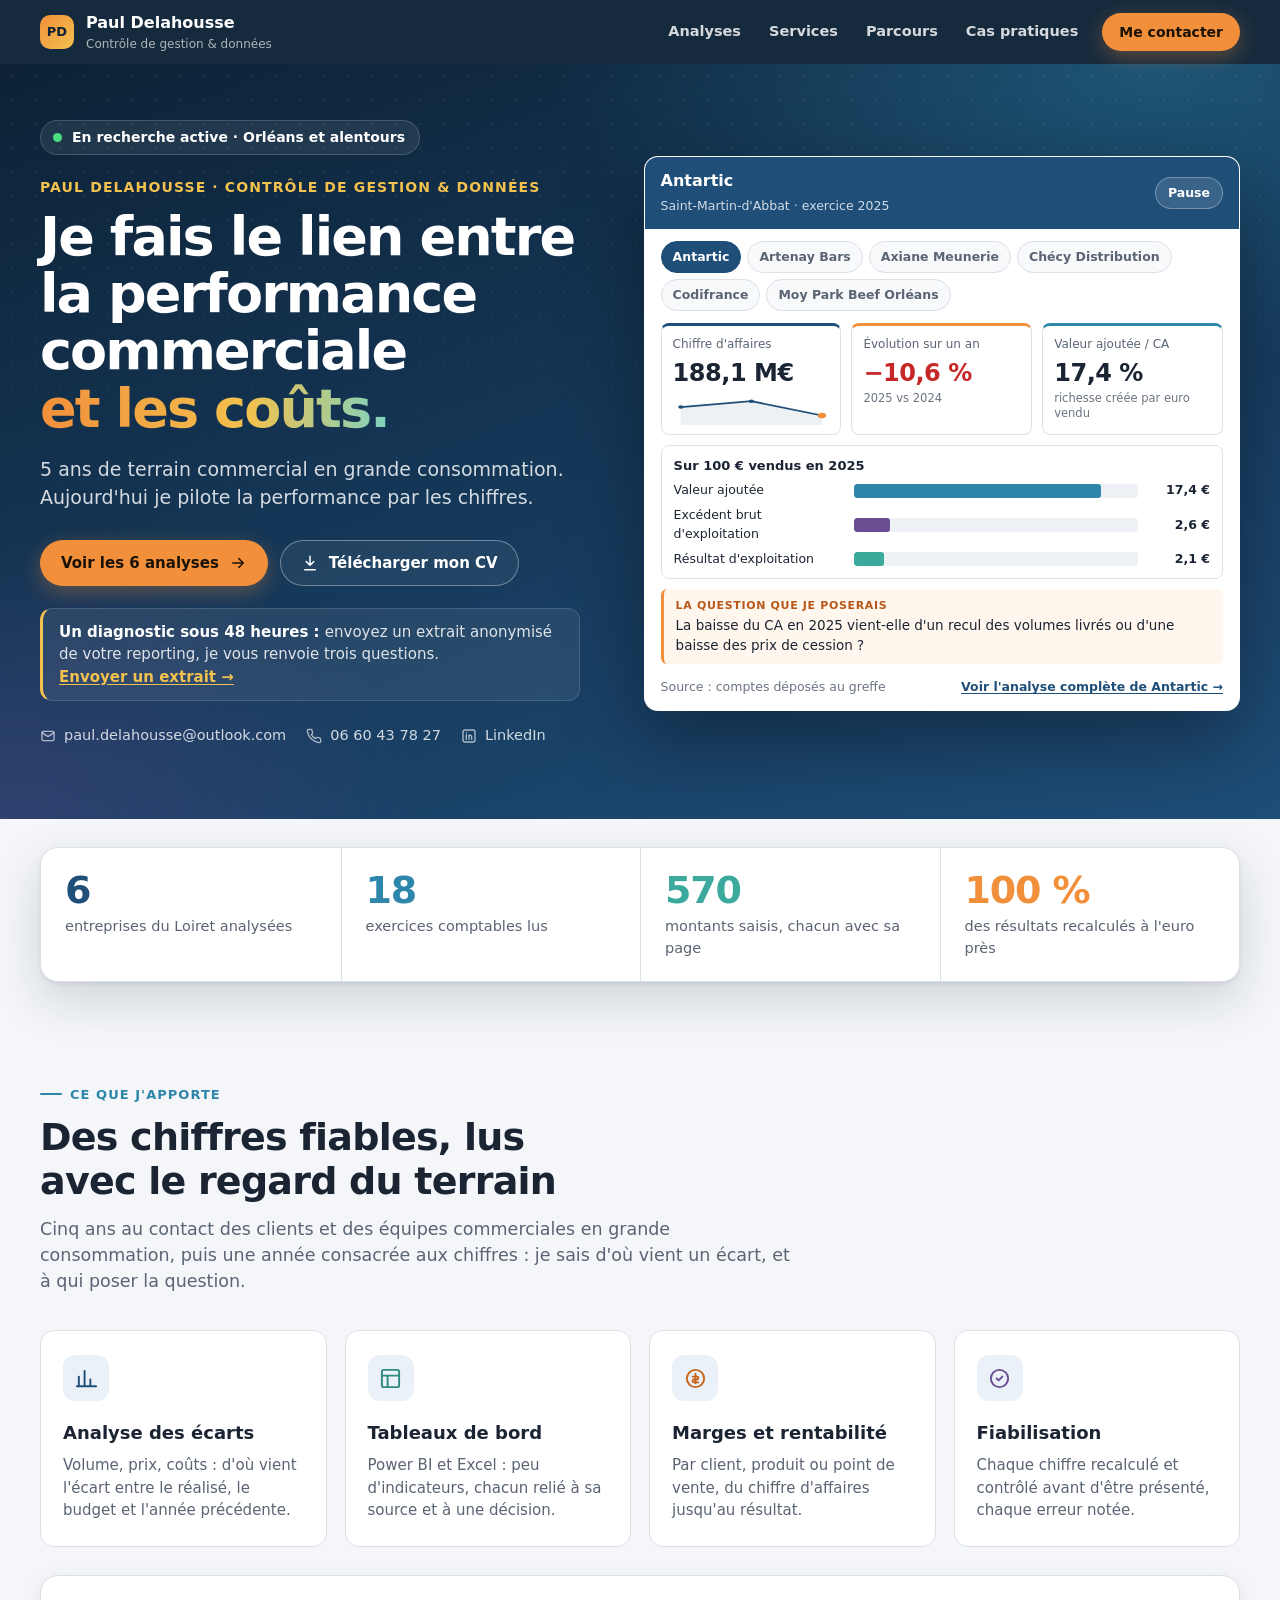
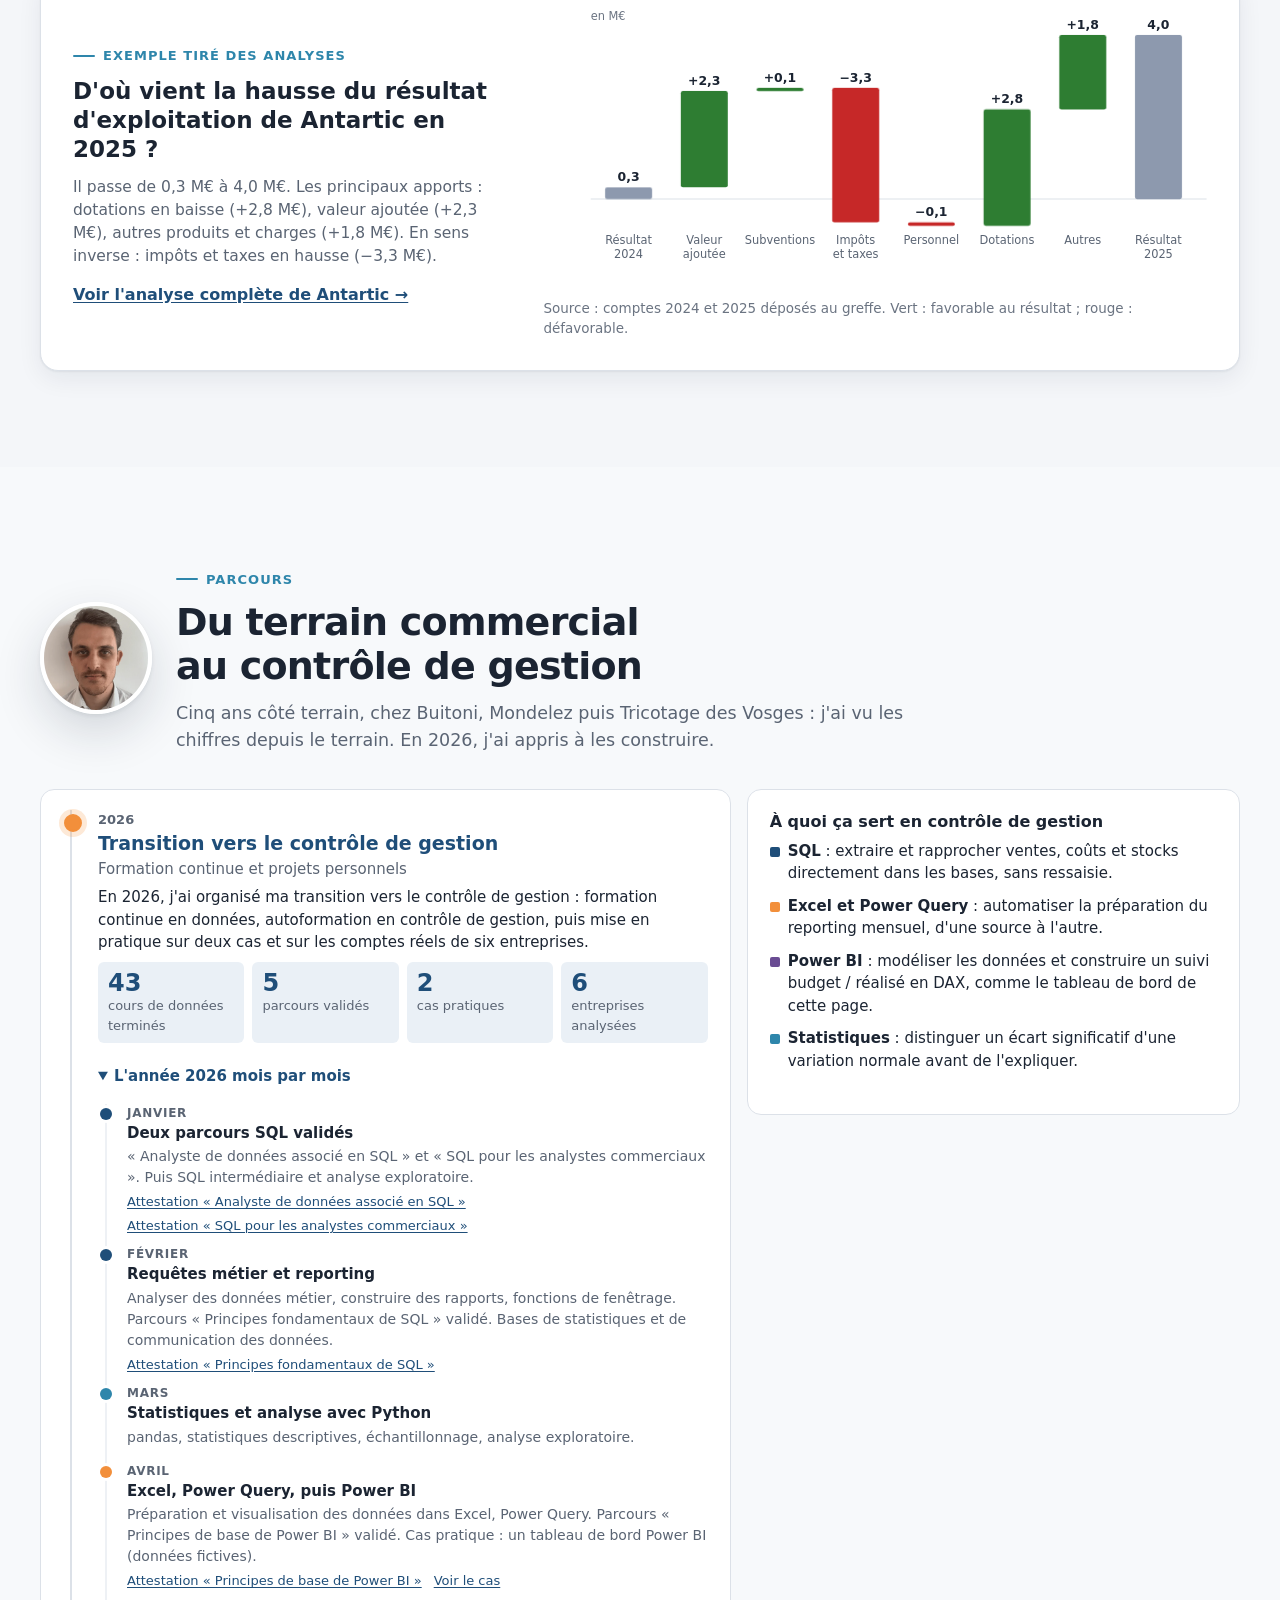
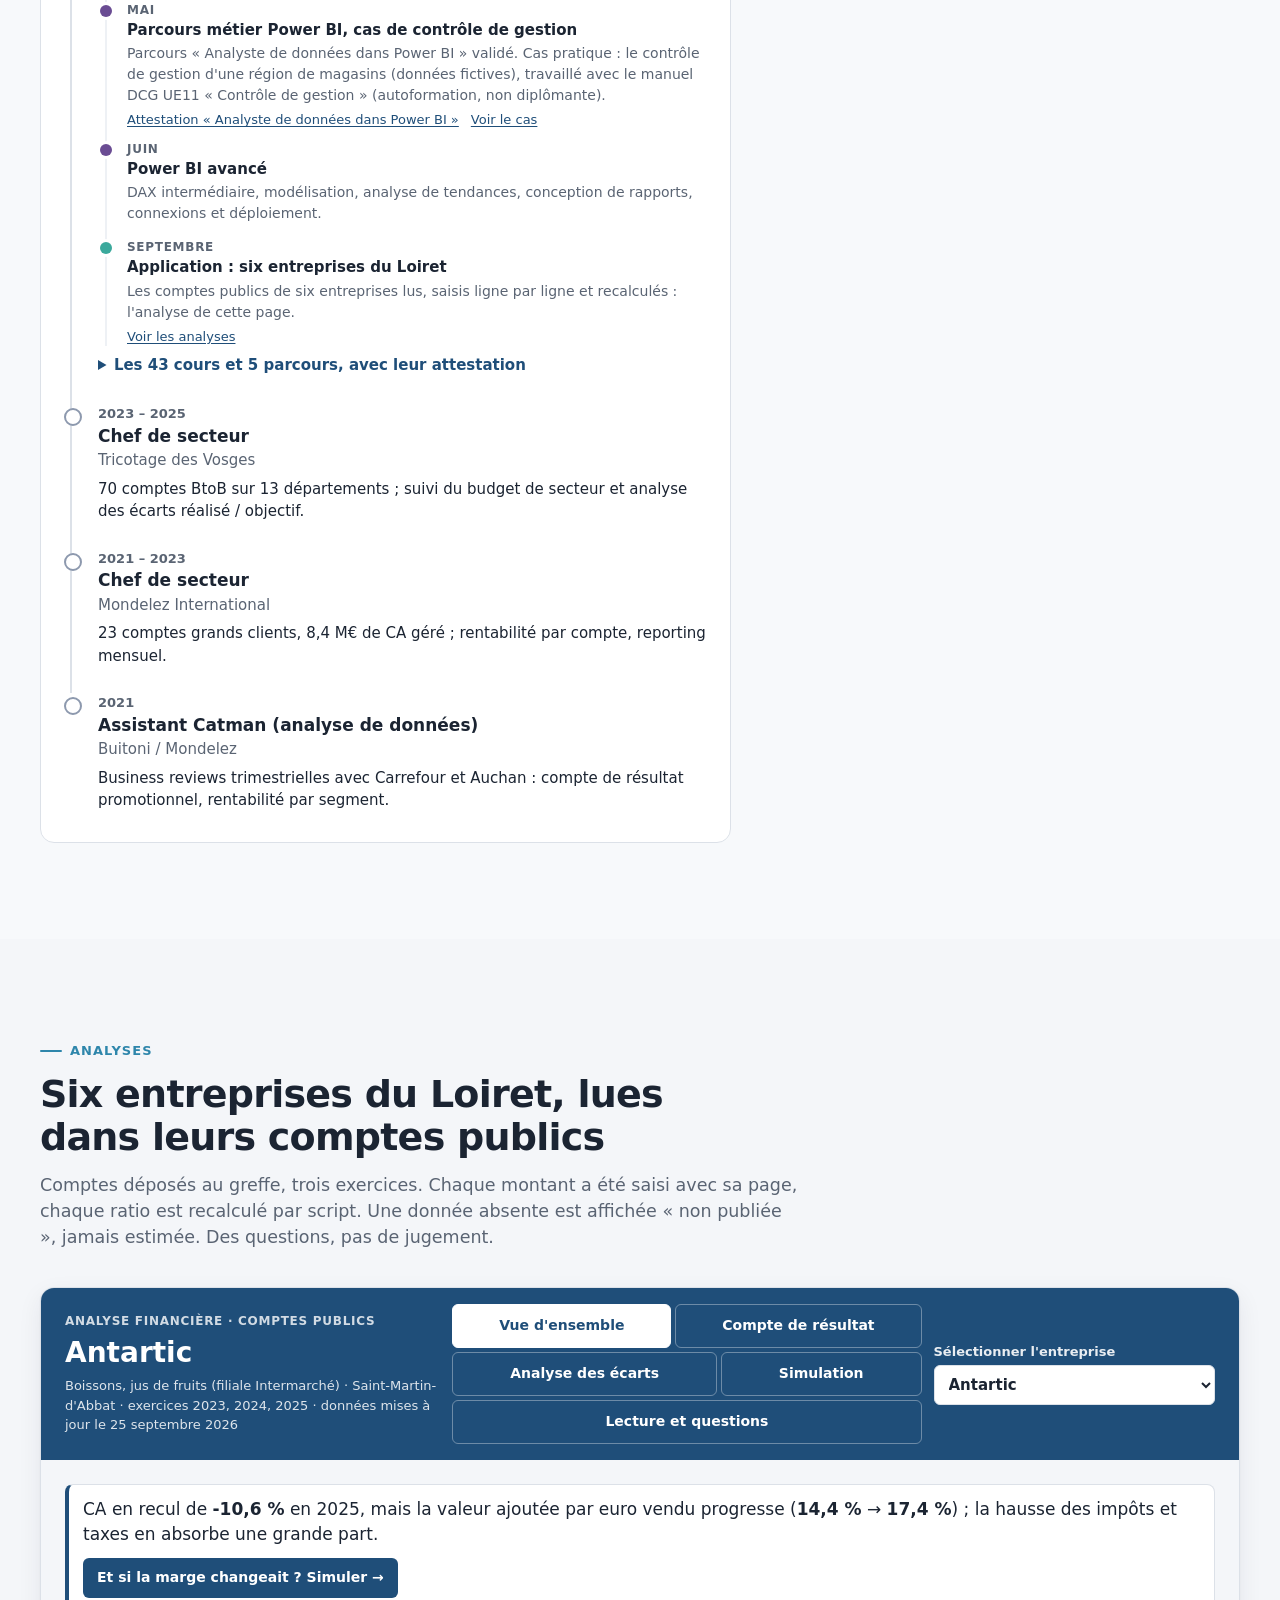
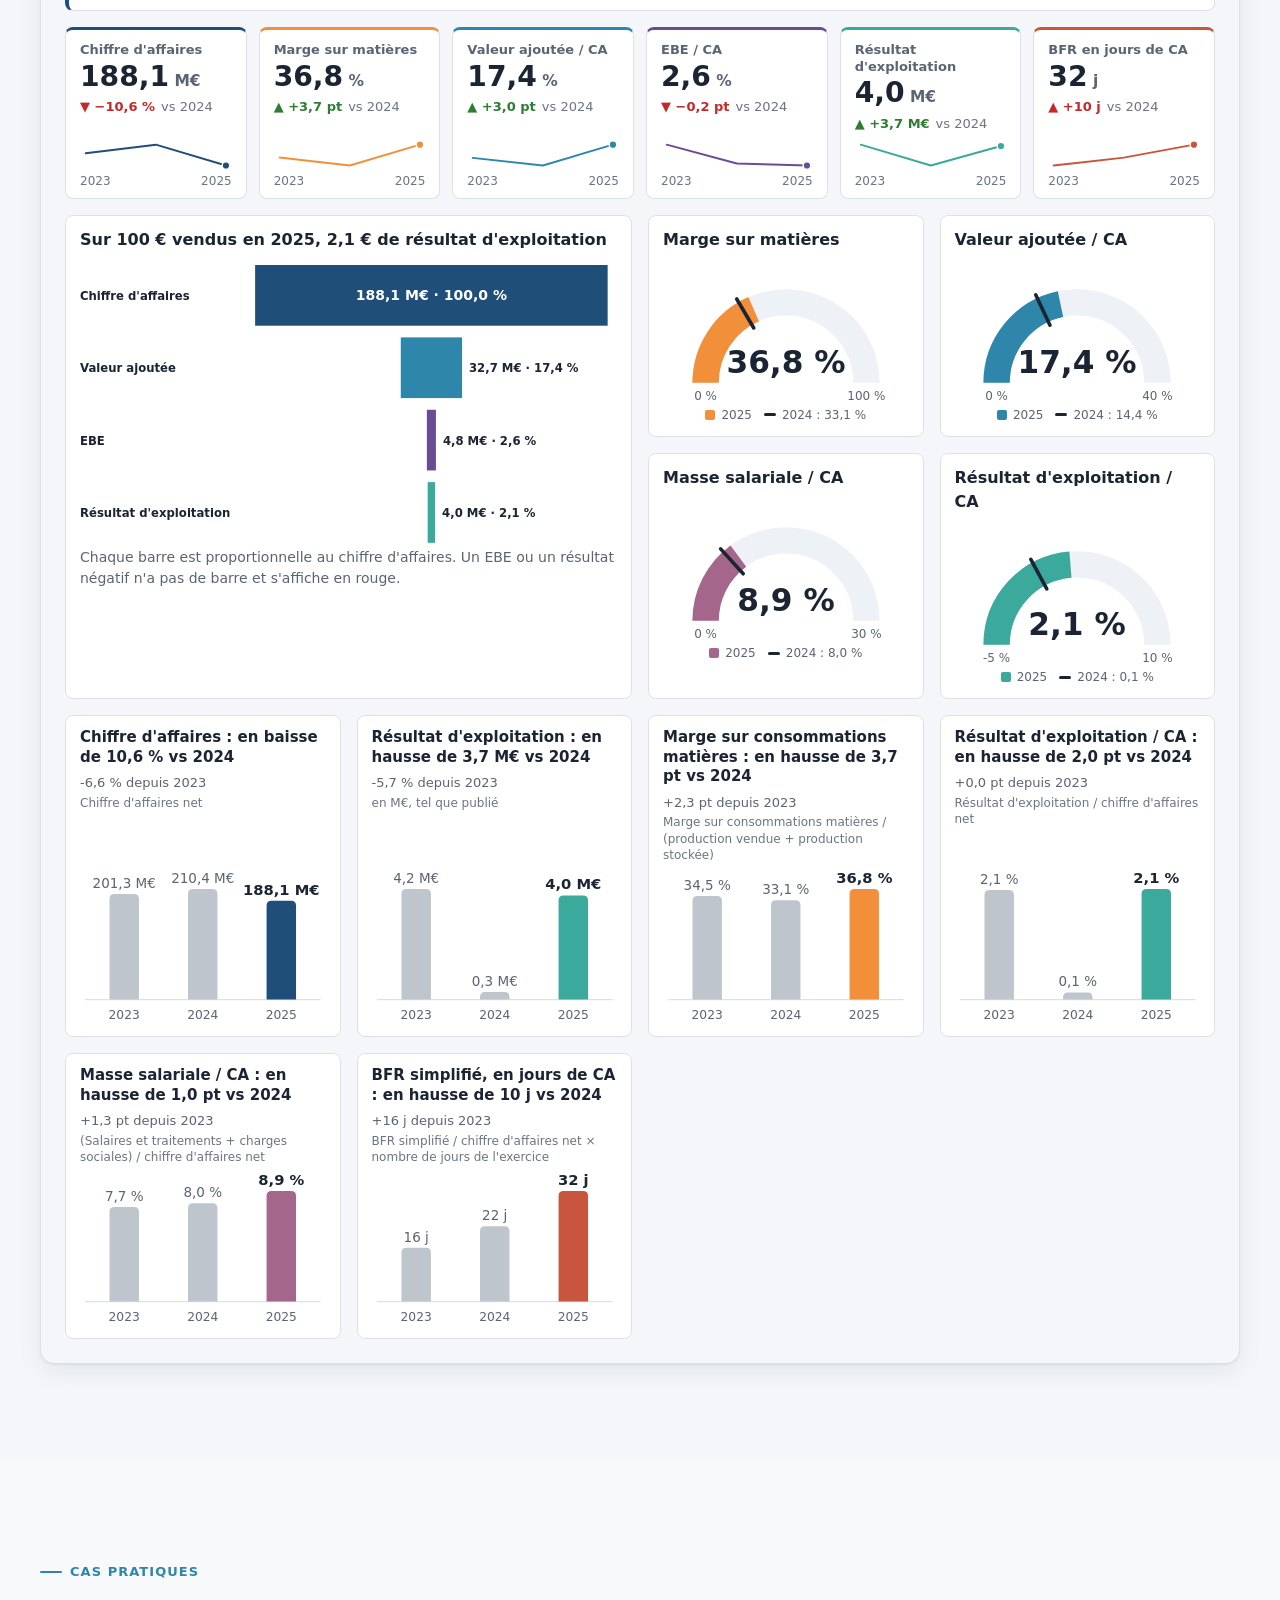
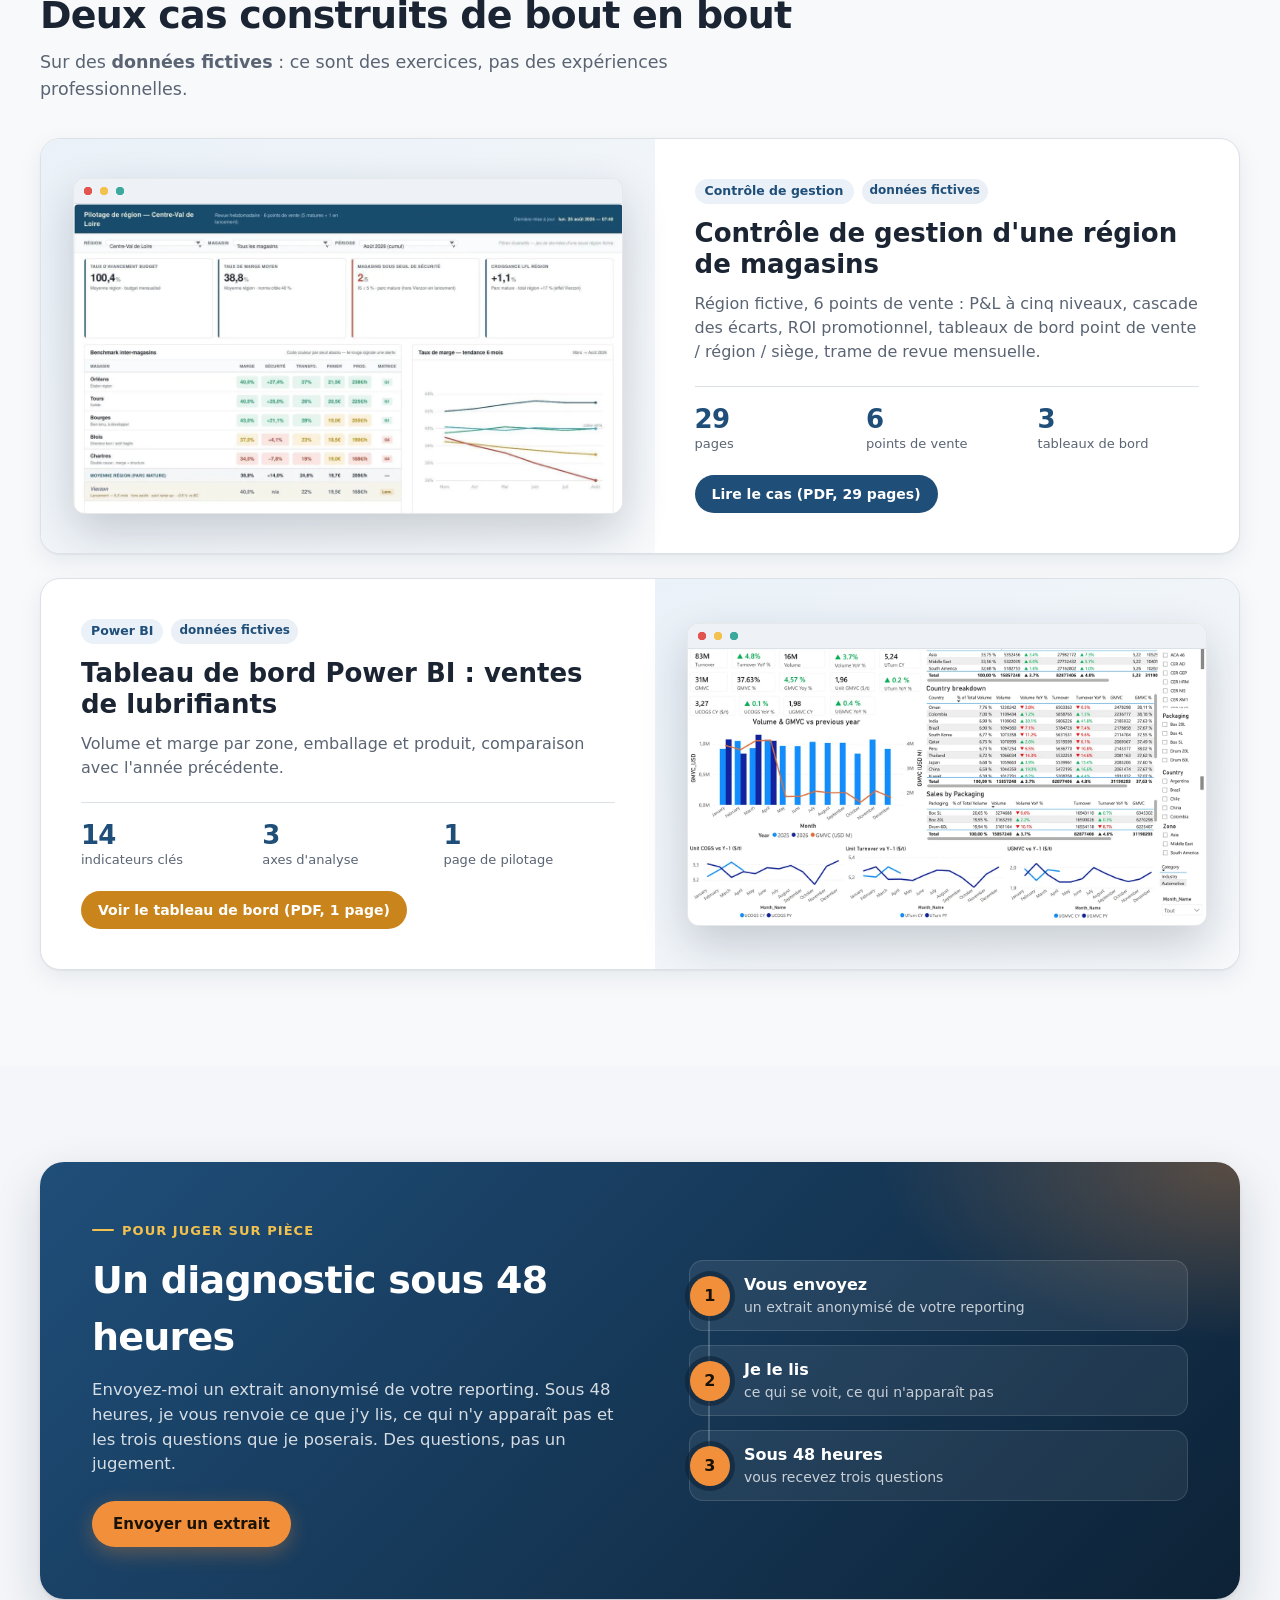
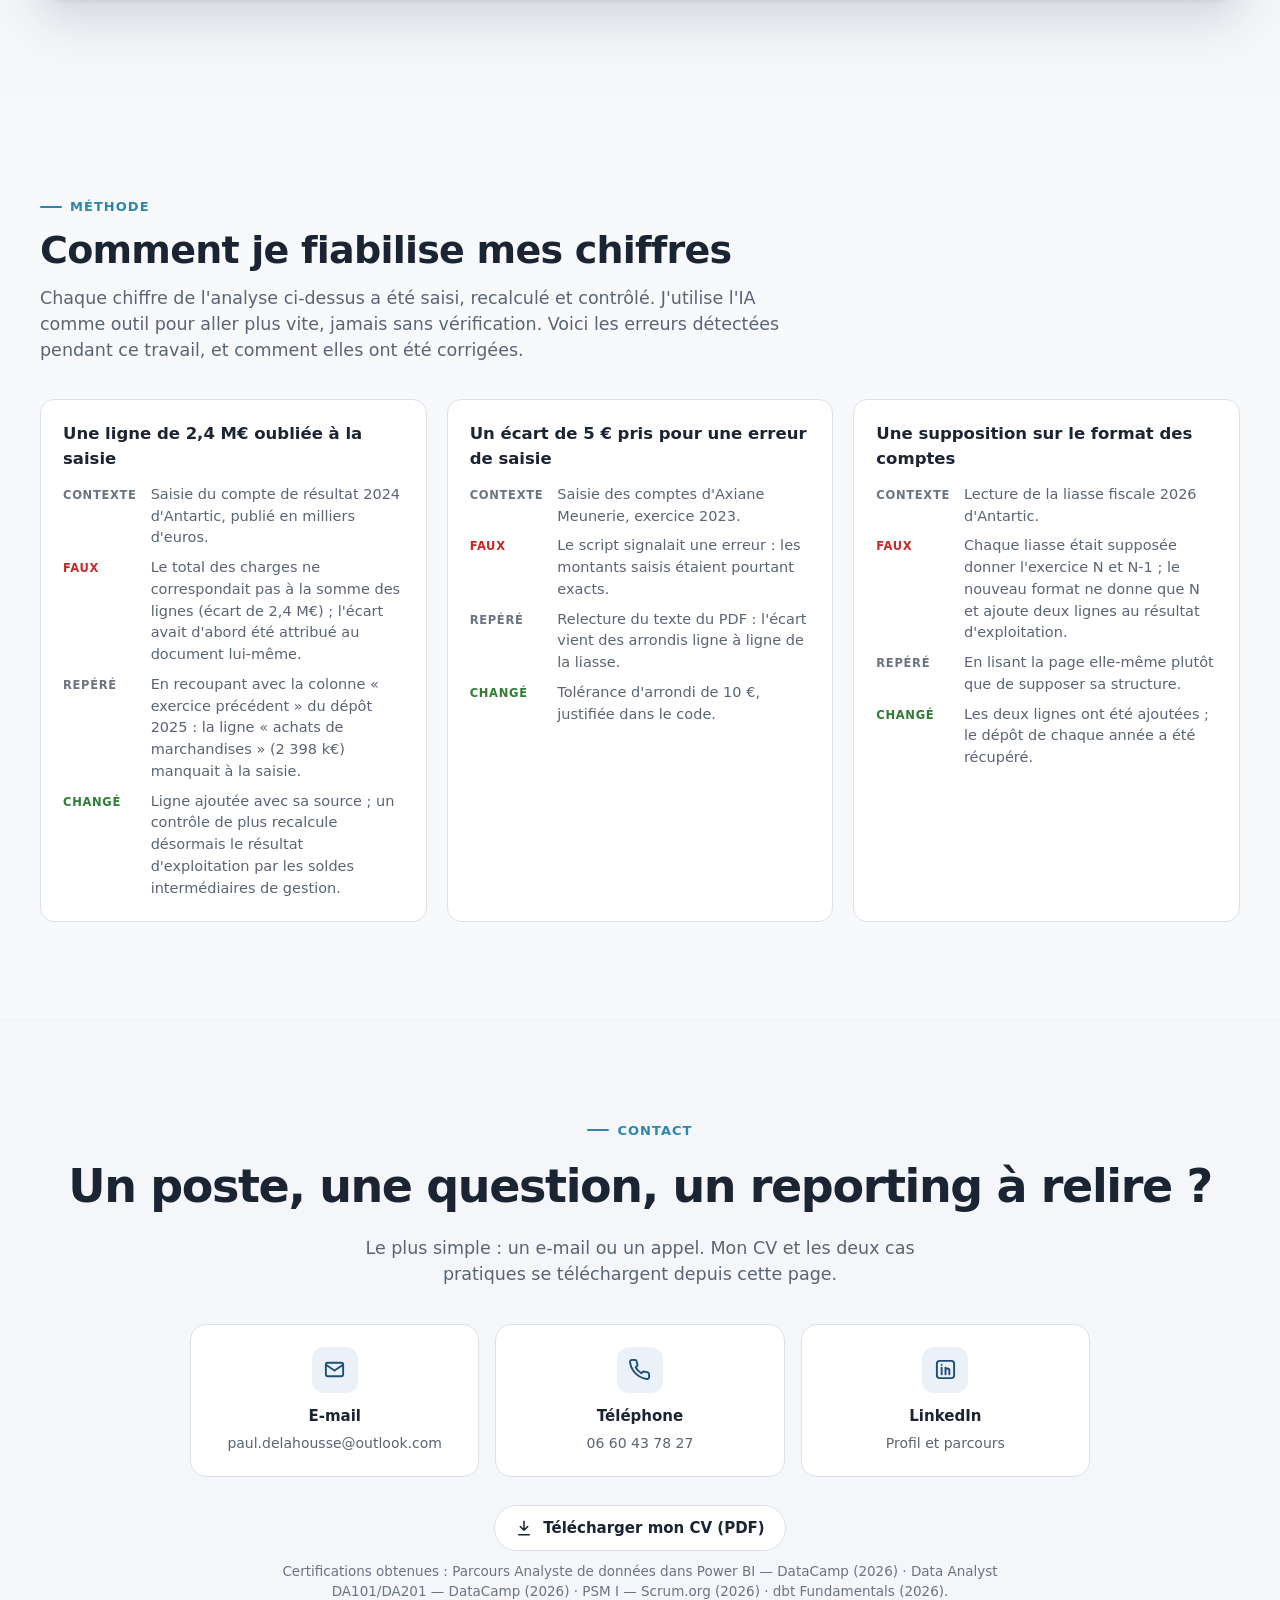
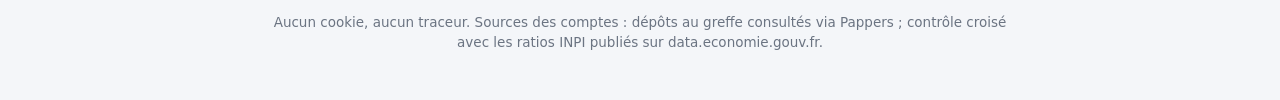
==== commit e66ddc95: "v20261006b : diagnostic 48 h en haut" ====
--- a/index.html
+++ b/index.html
@@ -6,8 +6,8 @@
 <title>Paul Delahousse — contrôle de gestion</title>
 <meta name="description" content="Contrôle de gestion et données : analyse des comptes publics de six entreprises du Loiret, chaque chiffre relié à sa source.">
 <meta name="theme-color" content="#0D2236">
-<link rel="stylesheet" href="style.css?v=20261006a">
-<link rel="stylesheet" href="accueil.css?v=20261006a">
+<link rel="stylesheet" href="style.css?v=20261006b">
+<link rel="stylesheet" href="accueil.css?v=20261006b">
 </head>
 <body>
 <nav class="ac-nav" aria-label="Navigation">
@@ -29,6 +29,7 @@
         <a class="ac-btn ac-btn-plein" href="#analyse">Voir les 6 analyses <svg viewBox="0 0 24 24" fill="none" stroke="currentColor" stroke-width="2" stroke-linecap="round" stroke-linejoin="round" aria-hidden="true"><path d="M5 12h14M13 6l6 6-6 6"/></svg></a>
         <a class="ac-btn ac-btn-clair" id="lien-cv-haut" href="#"><svg viewBox="0 0 24 24" fill="none" stroke="currentColor" stroke-width="2" stroke-linecap="round" stroke-linejoin="round" aria-hidden="true"><path d="M12 3v12M7 10l5 5 5-5M5 21h14"/></svg> Télécharger mon CV</a>
       </p>
+      <p class="ac-diag-ligne" id="diag-haut" hidden></p>
       <p class="ac-contacts" id="contact-haut"></p>
       <p class="role" id="role" hidden></p>
       <p class="ac-perso" id="perso" hidden></p>
@@ -51,7 +52,6 @@
       <p class="ac-v-pied"><span>Source : comptes déposés au greffe</span><a href="#analyse" id="v-lien">Voir l'analyse complète →</a></p>
     </div>
   </div>
-  <div class="ac-ruban" id="ruban" role="marquee" aria-label="Un constat par entreprise"></div>
 </header>
 
 <!-- Chiffres clés -->
@@ -169,6 +169,6 @@
   </div>
 </footer>
 <div class="bulle" id="bulle" role="tooltip" hidden></div>
-<script src="app.js?v=20261006a"></script>
+<script src="app.js?v=20261006b"></script>
 </body>
 </html>
--- a/accueil.css
+++ b/accueil.css
@@ -74,6 +74,9 @@
 .ac-chapo { margin: 18px 0 0; font-size: clamp(16.5px, 1.5vw, 19px); color: rgba(255, 255, 255, .82); max-width: 560px; }
 .ac-actions { display: flex; flex-wrap: wrap; gap: 12px; margin: 28px 0 0; }
 .ac-centre { justify-content: center; }
+.ac-diag-ligne { margin: 22px 0 0; padding: 12px 16px; max-width: 560px; border-radius: 12px; background: rgba(255, 255, 255, .07); border: 1px solid rgba(255, 255, 255, .14); border-left: 3px solid var(--ac-or); font-size: 15px; color: rgba(255, 255, 255, .85); }
+.ac-diag-ligne b { color: #fff; }
+.ac-diag-ligne a { color: var(--ac-or); font-weight: 650; white-space: nowrap; }
 .ac-contacts { display: flex; flex-wrap: wrap; gap: 8px 20px; margin: 24px 0 0; font-size: 14.5px; }
 .ac-contacts a { display: inline-flex; align-items: center; gap: 8px; color: rgba(255, 255, 255, .8); text-decoration: none; }
 .ac-contacts a:hover { color: #fff; }
@@ -110,13 +113,6 @@
 .ac-v-pied { display: flex; flex-wrap: wrap; justify-content: space-between; gap: 6px 12px; margin: 0; padding: 0 16px 13px; font-size: 12.5px; color: #6B7482; }
 .ac-v-pied a { color: #1F4E79; font-weight: 650; }
 
-/* Ruban défilant */
-.ac-ruban { position: relative; overflow: hidden; white-space: nowrap; background: rgba(0, 0, 0, .22); border-top: 1px solid rgba(255, 255, 255, .1); padding: 13px 0; font-size: 14px; color: rgba(255, 255, 255, .82); }
-.ac-ruban-piste { display: inline-flex; gap: 48px; padding-left: 48px; animation: ac-defile 60s linear infinite; }
-.ac-ruban:hover .ac-ruban-piste { animation-play-state: paused; }
-.ac-ruban b { color: var(--ac-or); font-weight: 650; }
-@keyframes ac-defile { to { transform: translateX(-50%); } }
-
 /* Chiffres clés : carte posée à cheval sur le haut de page */
 .ac-chiffres { padding: 0; position: relative; z-index: 2; }
 .ac-chiffres-grille { margin-top: 28px; display: grid; grid-template-columns: repeat(4, minmax(0, 1fr)); background: var(--ac-carte); border: 1px solid var(--line); border-radius: 18px; box-shadow: var(--ac-ombre-forte); overflow: hidden; }
@@ -163,6 +159,10 @@
 .ac-photo { width: 112px; height: 112px; flex: none; border-radius: 50%; object-fit: cover; object-position: 50% 22%; border: 4px solid var(--ac-carte); box-shadow: var(--ac-ombre-forte); }
 #parcours .tuile { border-radius: 14px; padding: 20px 22px; }
 #parcours .chrono-item.actuel::before { background: var(--ac-orange); border-color: var(--ac-orange); box-shadow: 0 0 0 5px rgba(242, 143, 59, .2); }
+
+.chrono-mois { margin: 4px 0 8px; }
+.chrono-mois > summary { cursor: pointer; font-weight: 650; font-size: 15px; color: var(--link); padding: 8px 0; }
+.chrono-mois[open] > summary { margin-bottom: 8px; }
 
 /* Analyse : le tableau de bord garde son design system */
 #analyse .dash { border-radius: 14px; box-shadow: var(--ac-ombre); }
@@ -280,8 +280,5 @@
 }
 @media (prefers-reduced-motion: reduce) {
   html { scroll-behavior: auto; }
-  .ac-point, .ac-ruban-piste { animation: none; }
-  .ac-ruban { white-space: normal; }
-  .ac-ruban-piste { flex-wrap: wrap; gap: 8px 32px; padding: 0 16px; }
-  .ac-ruban-piste span:nth-child(n+7) { display: none; }
-}
+  .ac-point { animation: none; }
+}
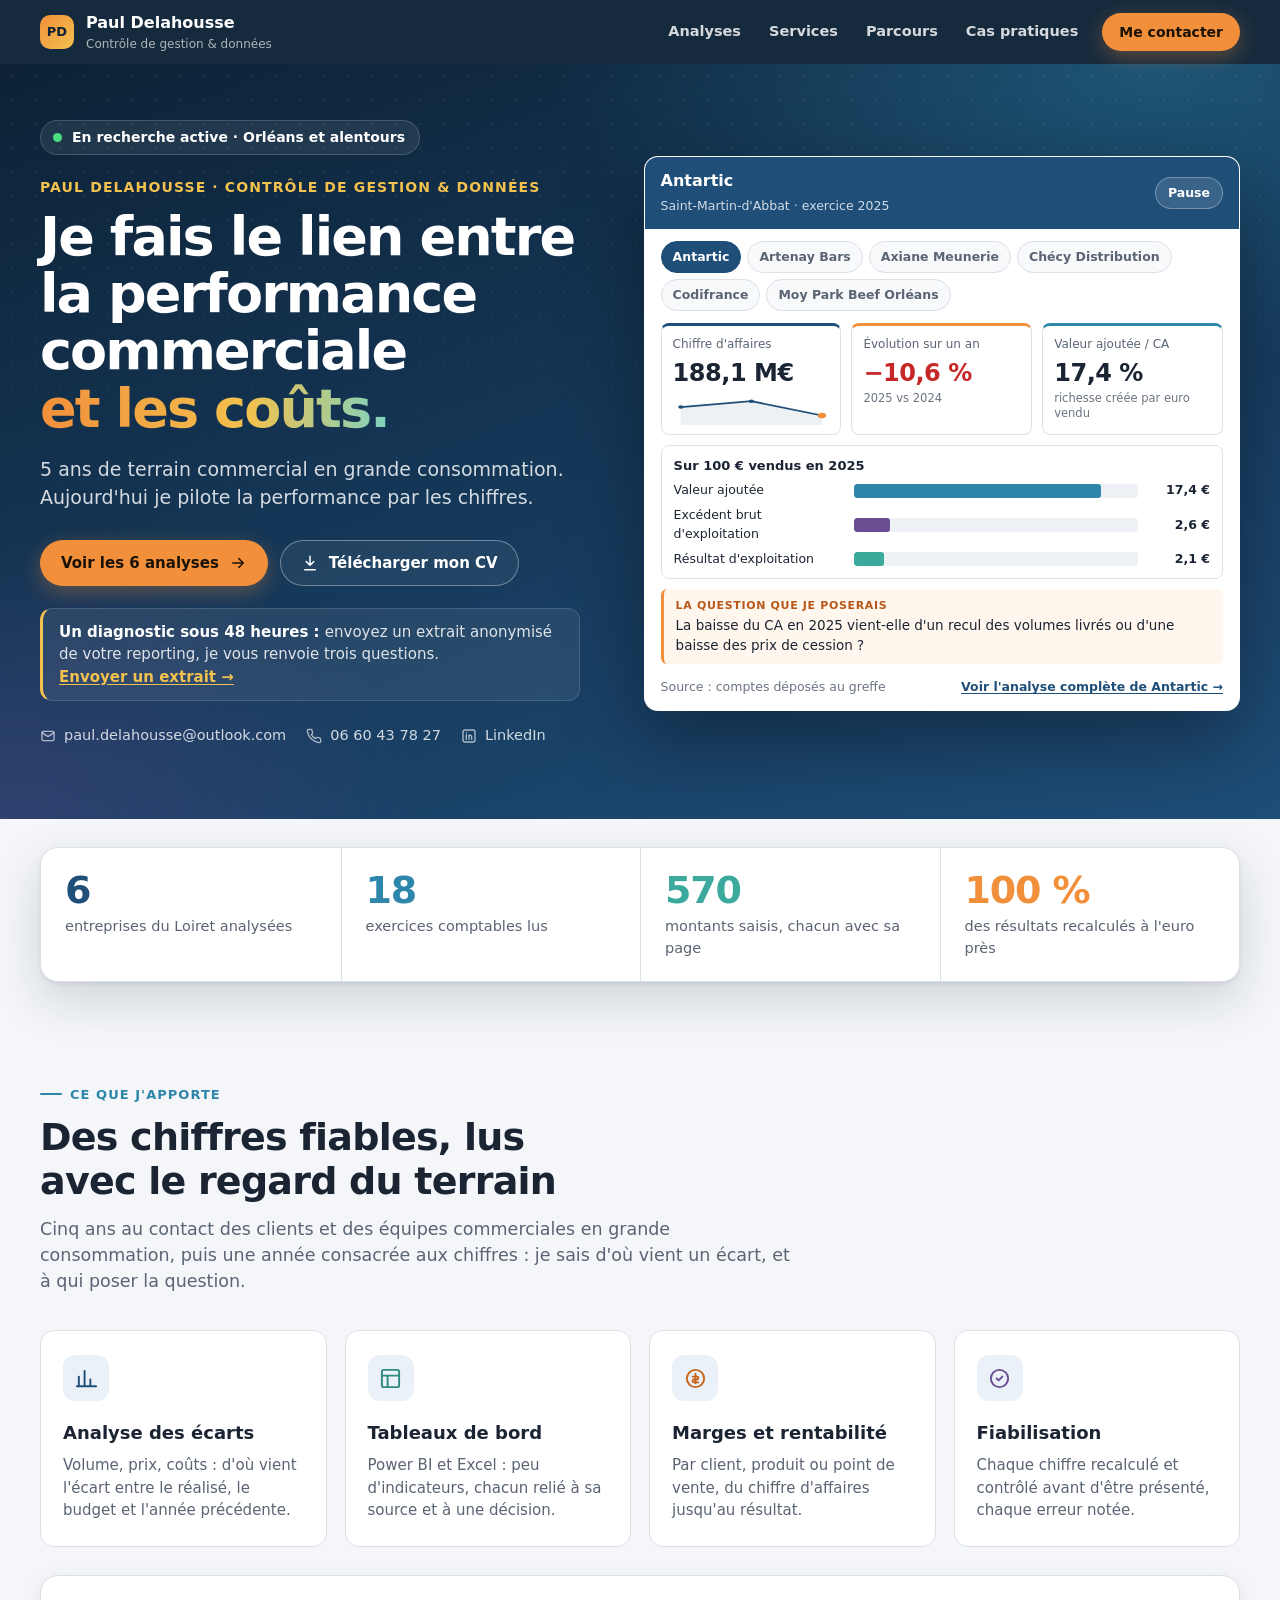
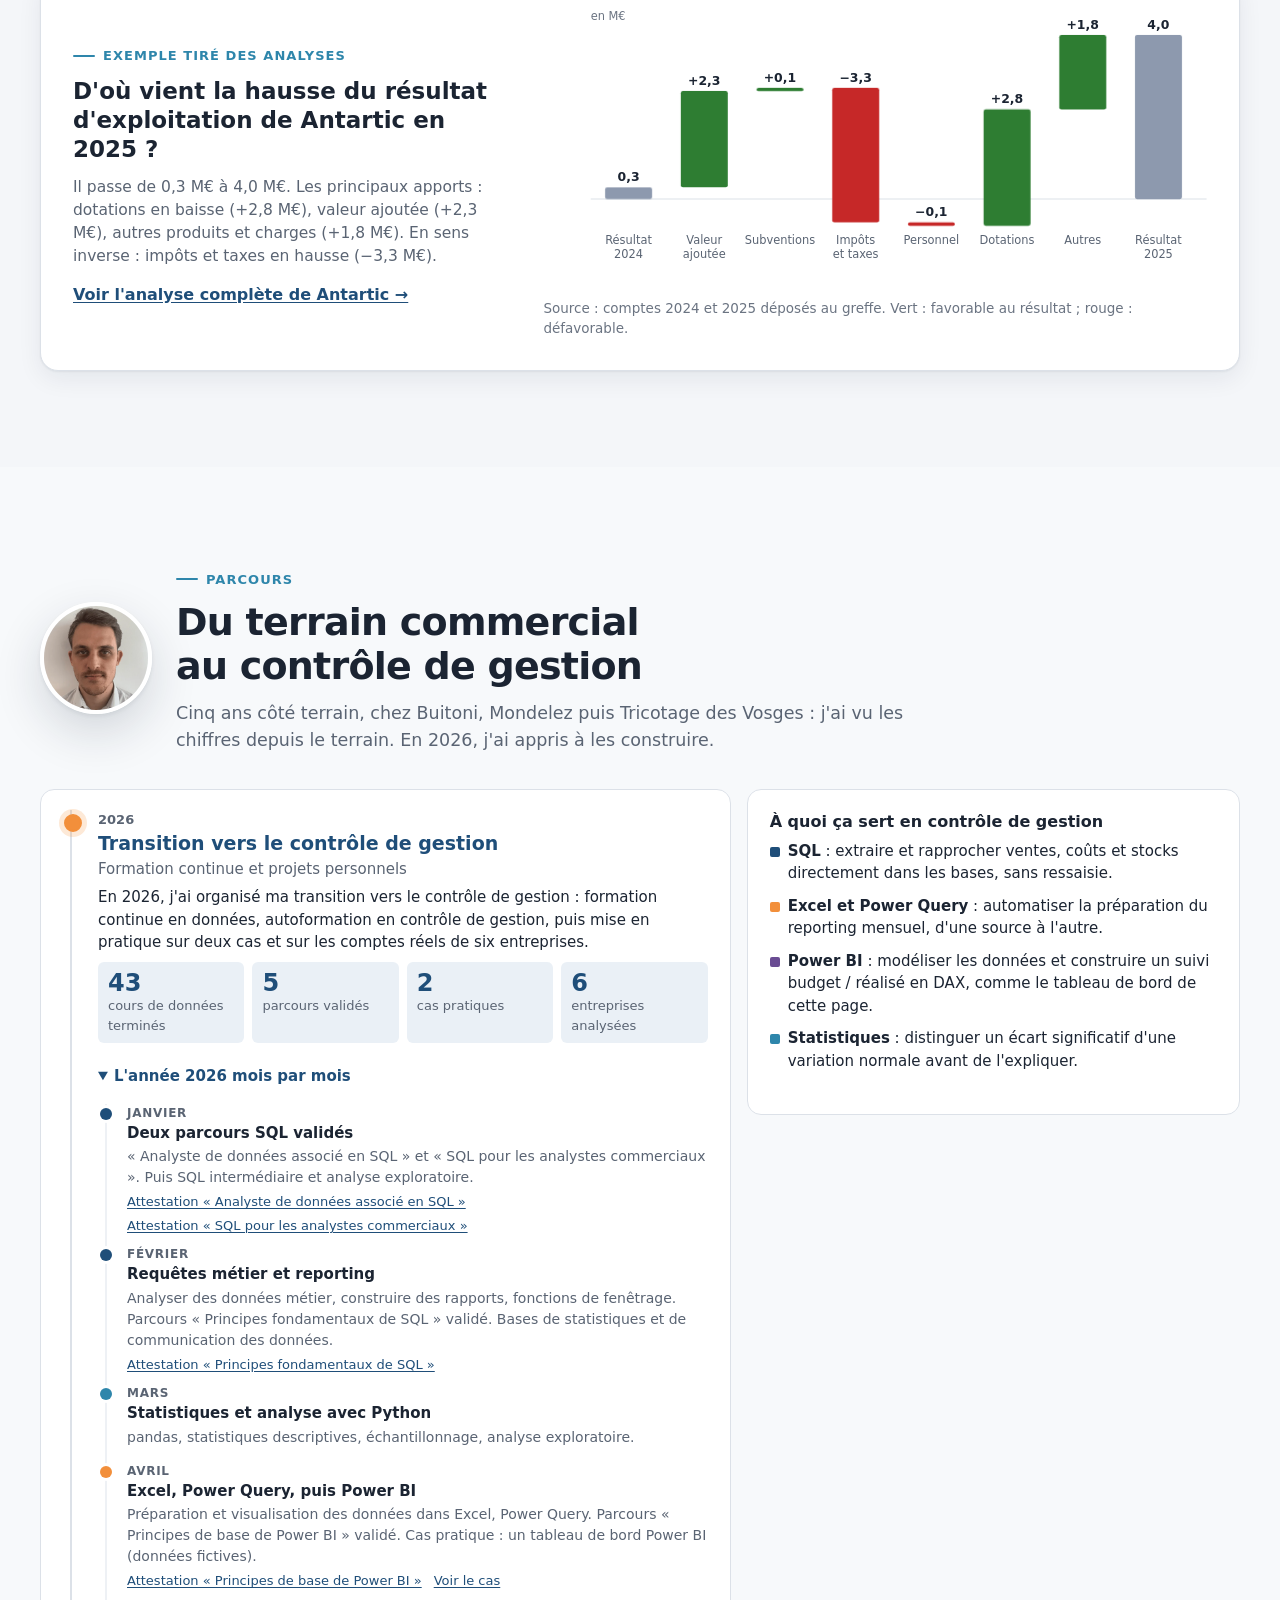
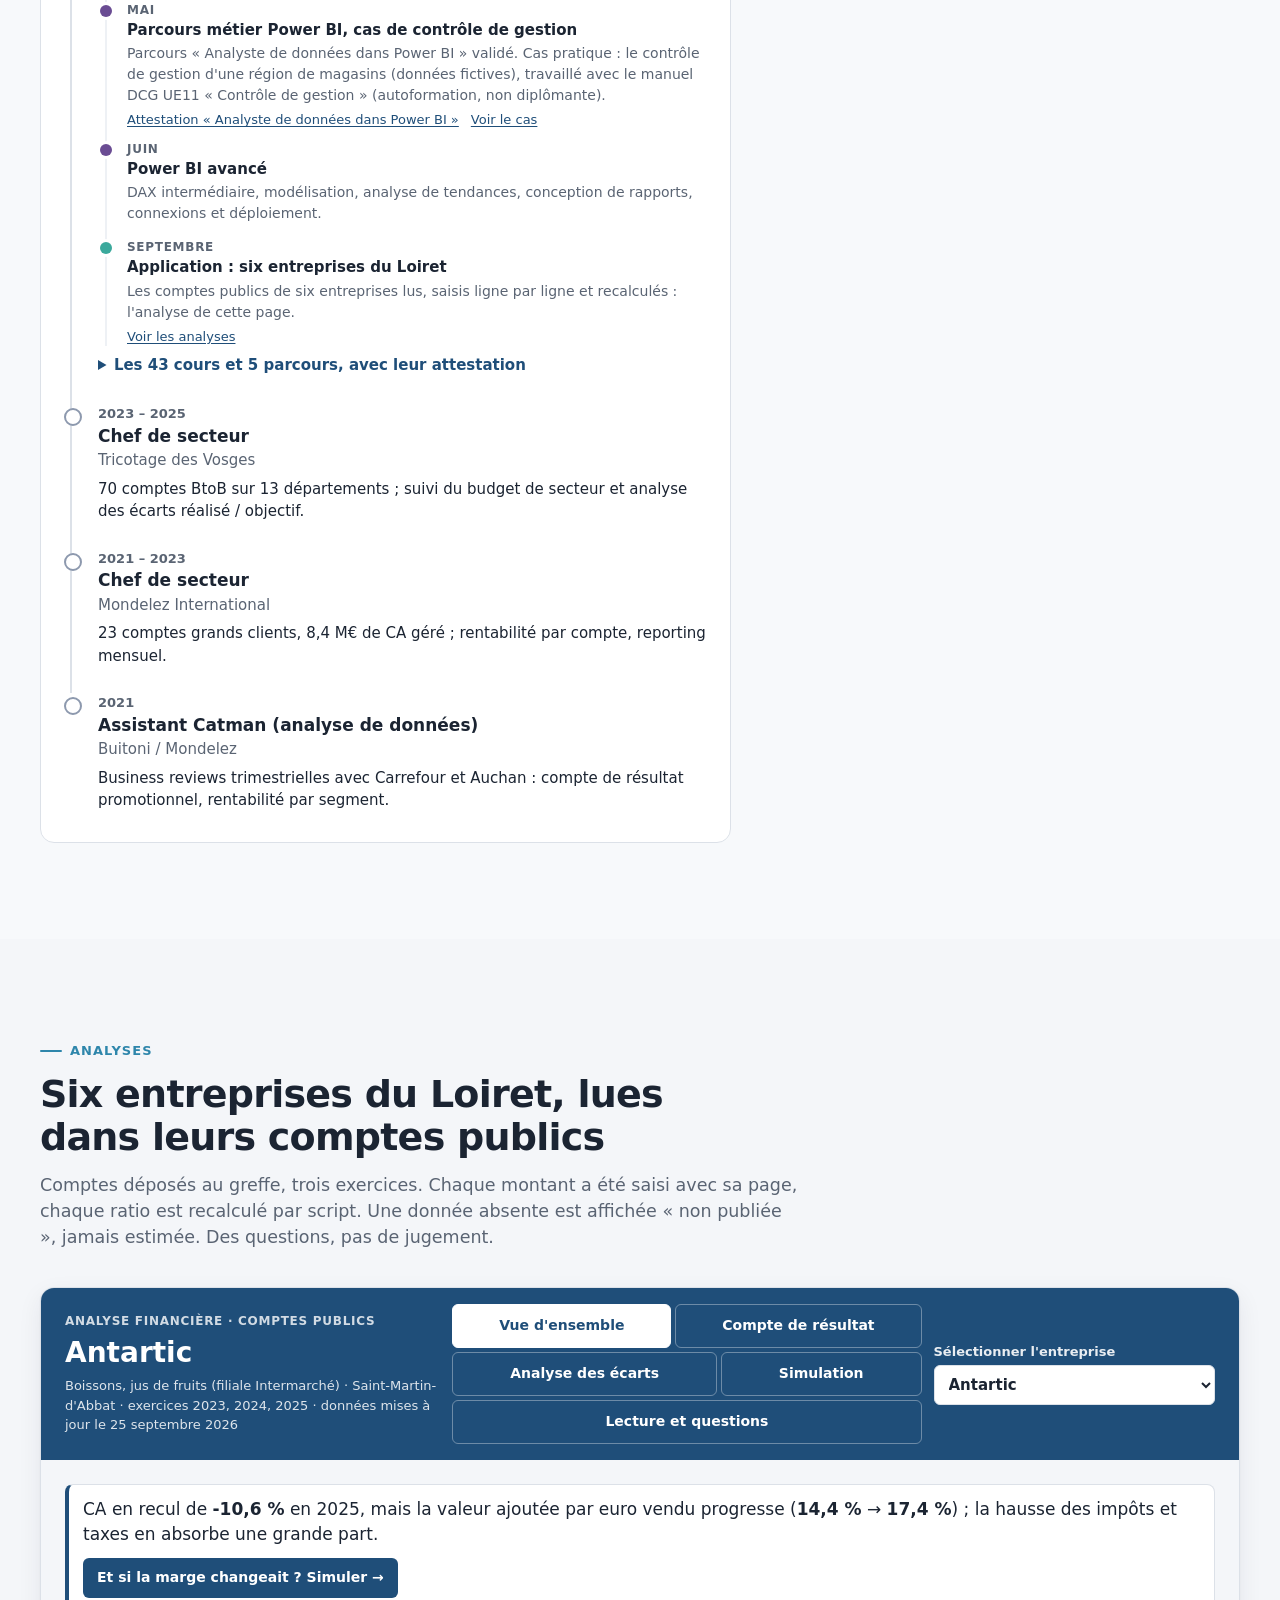
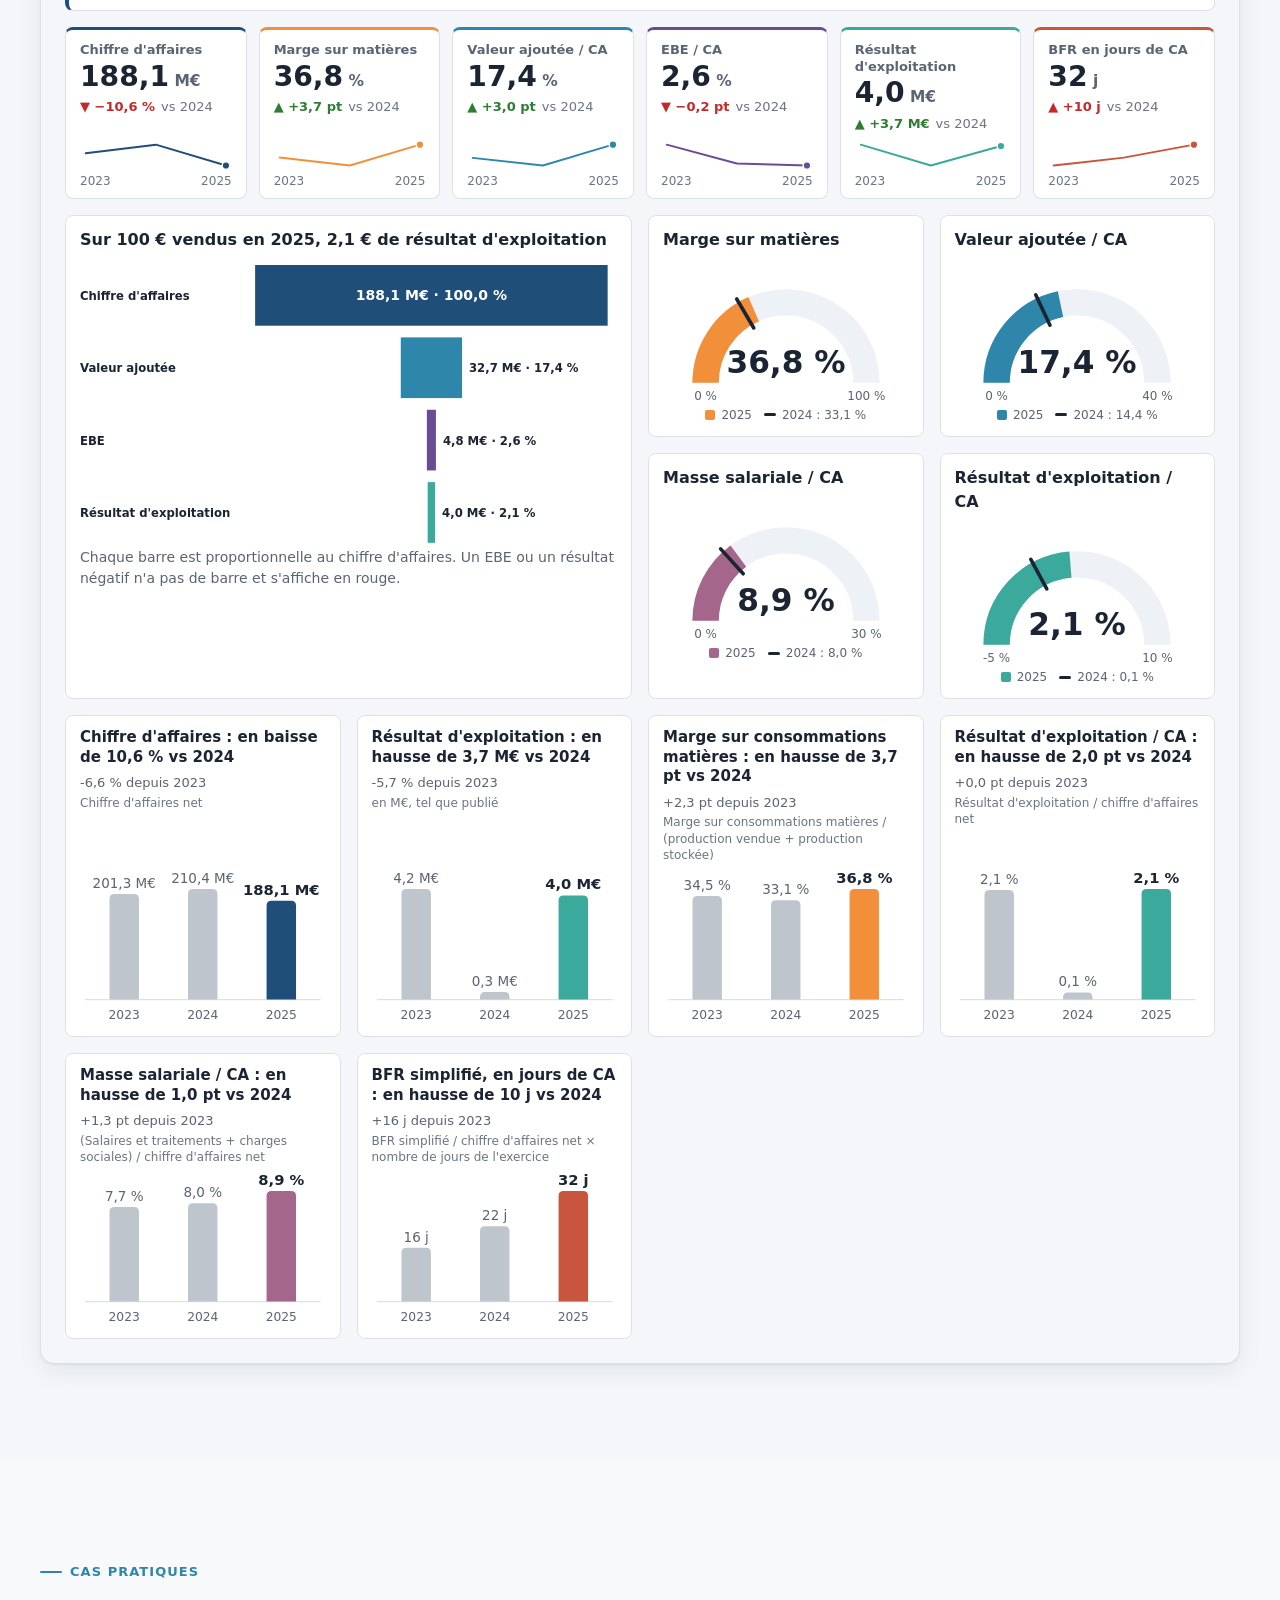
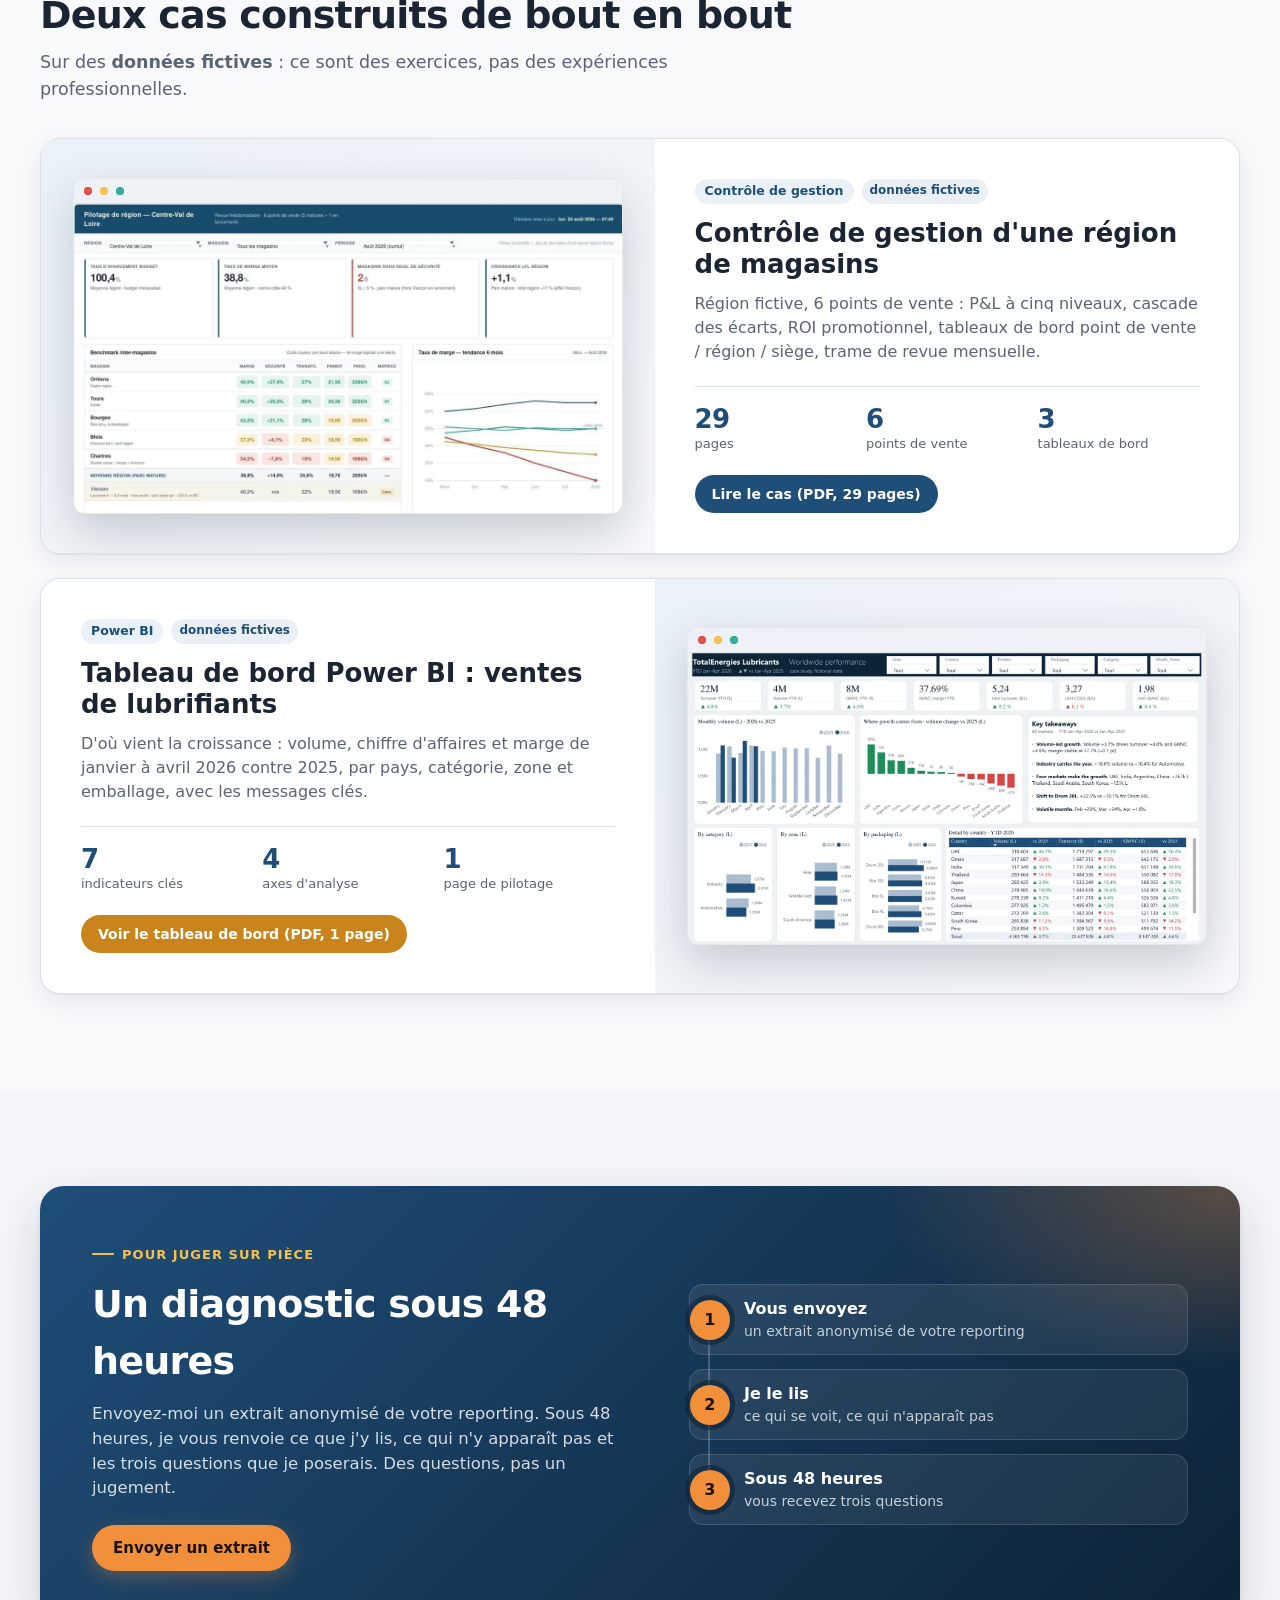
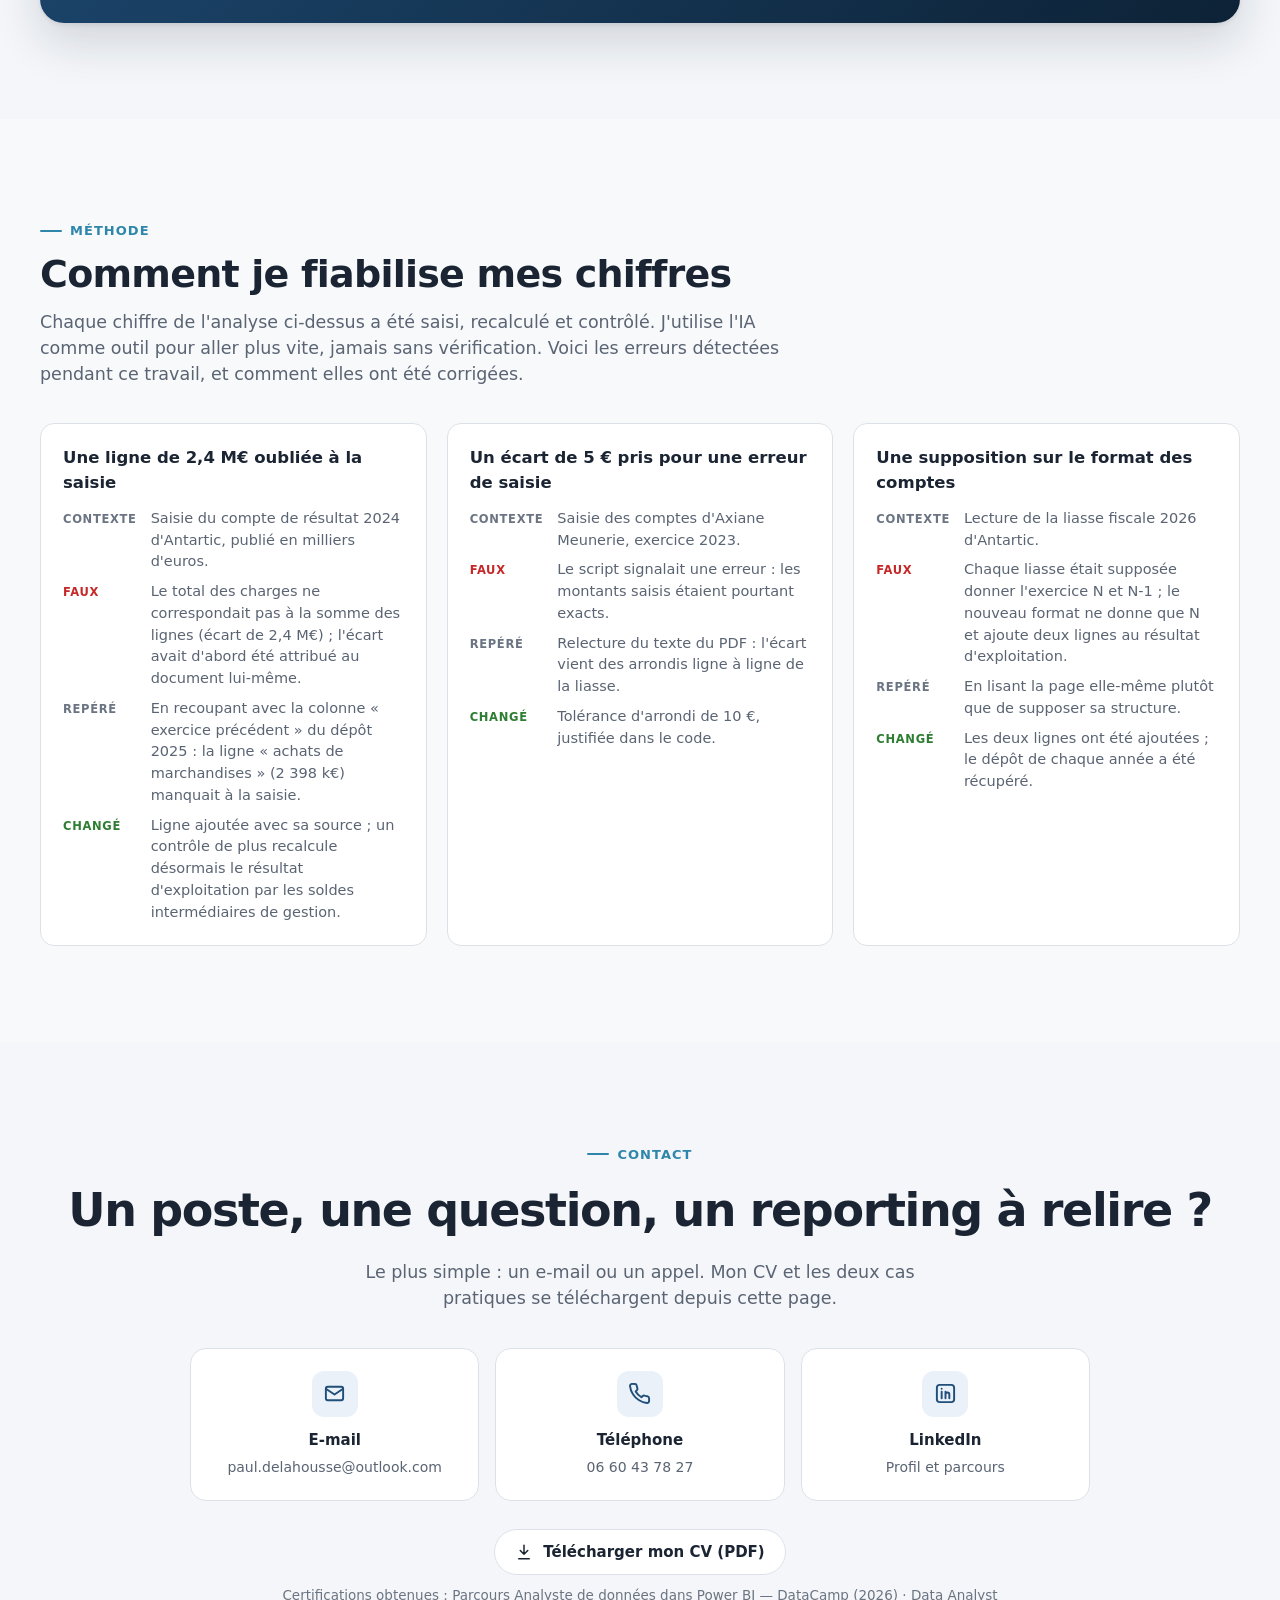
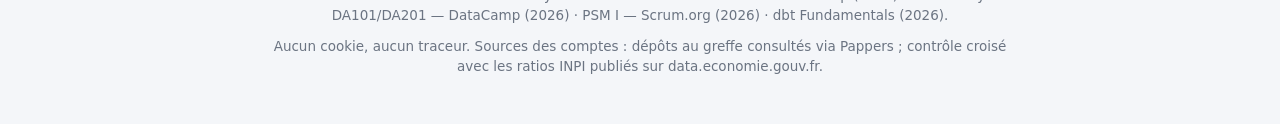
==== commit 51516106: "v20261008a : nouveau tableau de bord Power BI (PDF, aperçu, textes)" ====
--- a/index.html
+++ b/index.html
@@ -6,8 +6,8 @@
 <title>Paul Delahousse — contrôle de gestion</title>
 <meta name="description" content="Contrôle de gestion et données : analyse des comptes publics de six entreprises du Loiret, chaque chiffre relié à sa source.">
 <meta name="theme-color" content="#0D2236">
-<link rel="stylesheet" href="style.css?v=20261006b">
-<link rel="stylesheet" href="accueil.css?v=20261006b">
+<link rel="stylesheet" href="style.css?v=20261008a">
+<link rel="stylesheet" href="accueil.css?v=20261008a">
 </head>
 <body>
 <nav class="ac-nav" aria-label="Navigation">
@@ -118,12 +118,12 @@
           </div>
         </article>
         <article class="ac-cas" style="--c:#C9851B">
-          <a class="ac-cas-visuel" href="cas-power-bi-lubrifiants.pdf" aria-label="Voir le tableau de bord Power BI"><span class="ac-navigateur"><img src="apercu-power-bi.webp" width="1400" height="746" loading="lazy" alt="Tableau de bord Power BI : volume et marge par zone"></span></a>
+          <a class="ac-cas-visuel" href="cas-power-bi-lubrifiants.pdf" aria-label="Voir le tableau de bord Power BI"><span class="ac-navigateur"><img src="apercu-power-bi.webp" width="1400" height="785" loading="lazy" alt="Tableau de bord Power BI : indicateurs 2026 contre 2025, origine de la croissance par pays et messages clés"></span></a>
           <div class="ac-cas-texte">
             <p class="ac-tags"><span class="ac-tag-fort">Power BI</span> <span class="tag">données fictives</span></p>
             <h3>Tableau de bord Power BI : ventes de lubrifiants</h3>
-            <p>Volume et marge par zone, emballage et produit, comparaison avec l'année précédente.</p>
-            <div class="ac-mesures"><div><strong>14</strong><span>indicateurs clés</span></div><div><strong>3</strong><span>axes d'analyse</span></div><div><strong>1</strong><span>page de pilotage</span></div></div>
+            <p>D'où vient la croissance : volume, chiffre d'affaires et marge de janvier à avril 2026 contre 2025, par pays, catégorie, zone et emballage, avec les messages clés.</p>
+            <div class="ac-mesures"><div><strong>7</strong><span>indicateurs clés</span></div><div><strong>4</strong><span>axes d'analyse</span></div><div><strong>1</strong><span>page de pilotage</span></div></div>
             <p class="ac-cas-bas"><a class="ac-btn ac-btn-petit ac-btn-c" href="cas-power-bi-lubrifiants.pdf">Voir le tableau de bord (PDF, 1 page)</a></p>
           </div>
         </article>
@@ -169,6 +169,6 @@
   </div>
 </footer>
 <div class="bulle" id="bulle" role="tooltip" hidden></div>
-<script src="app.js?v=20261006b"></script>
+<script src="app.js?v=20261008a"></script>
 </body>
 </html>
